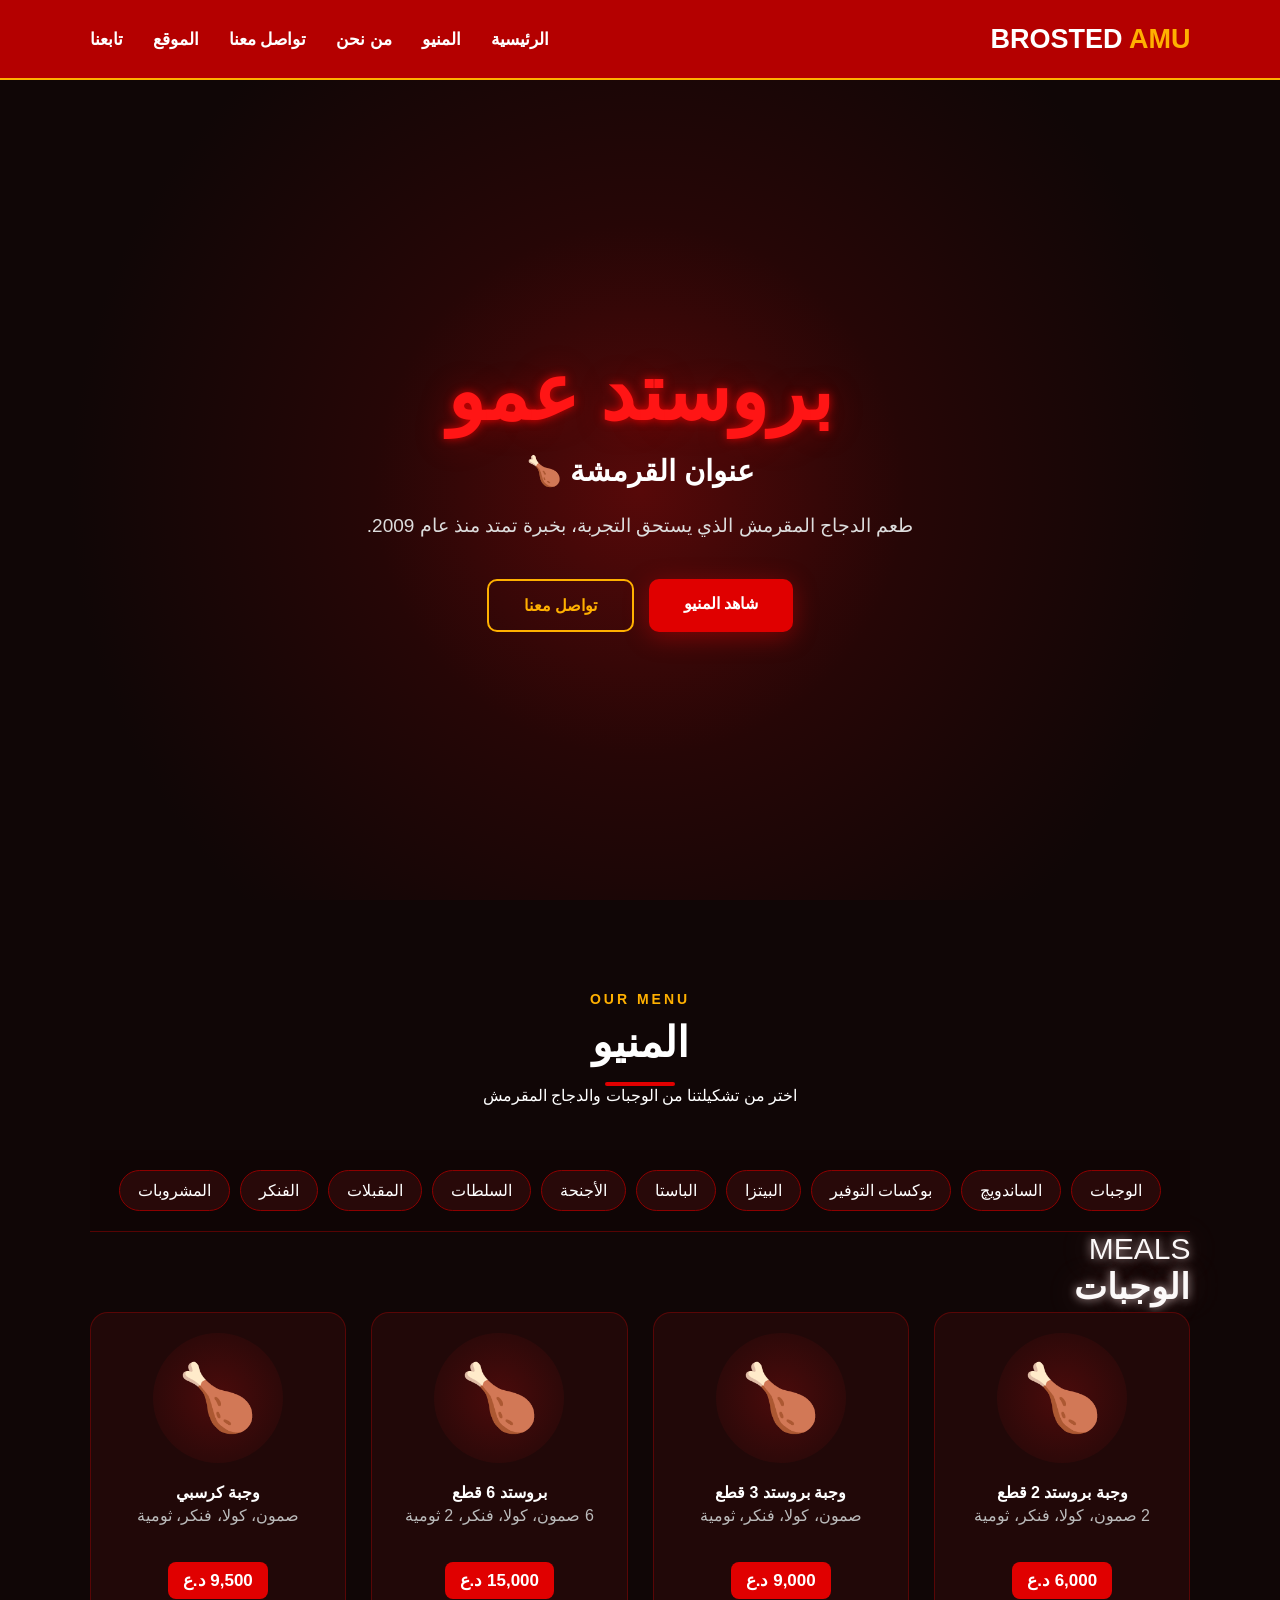
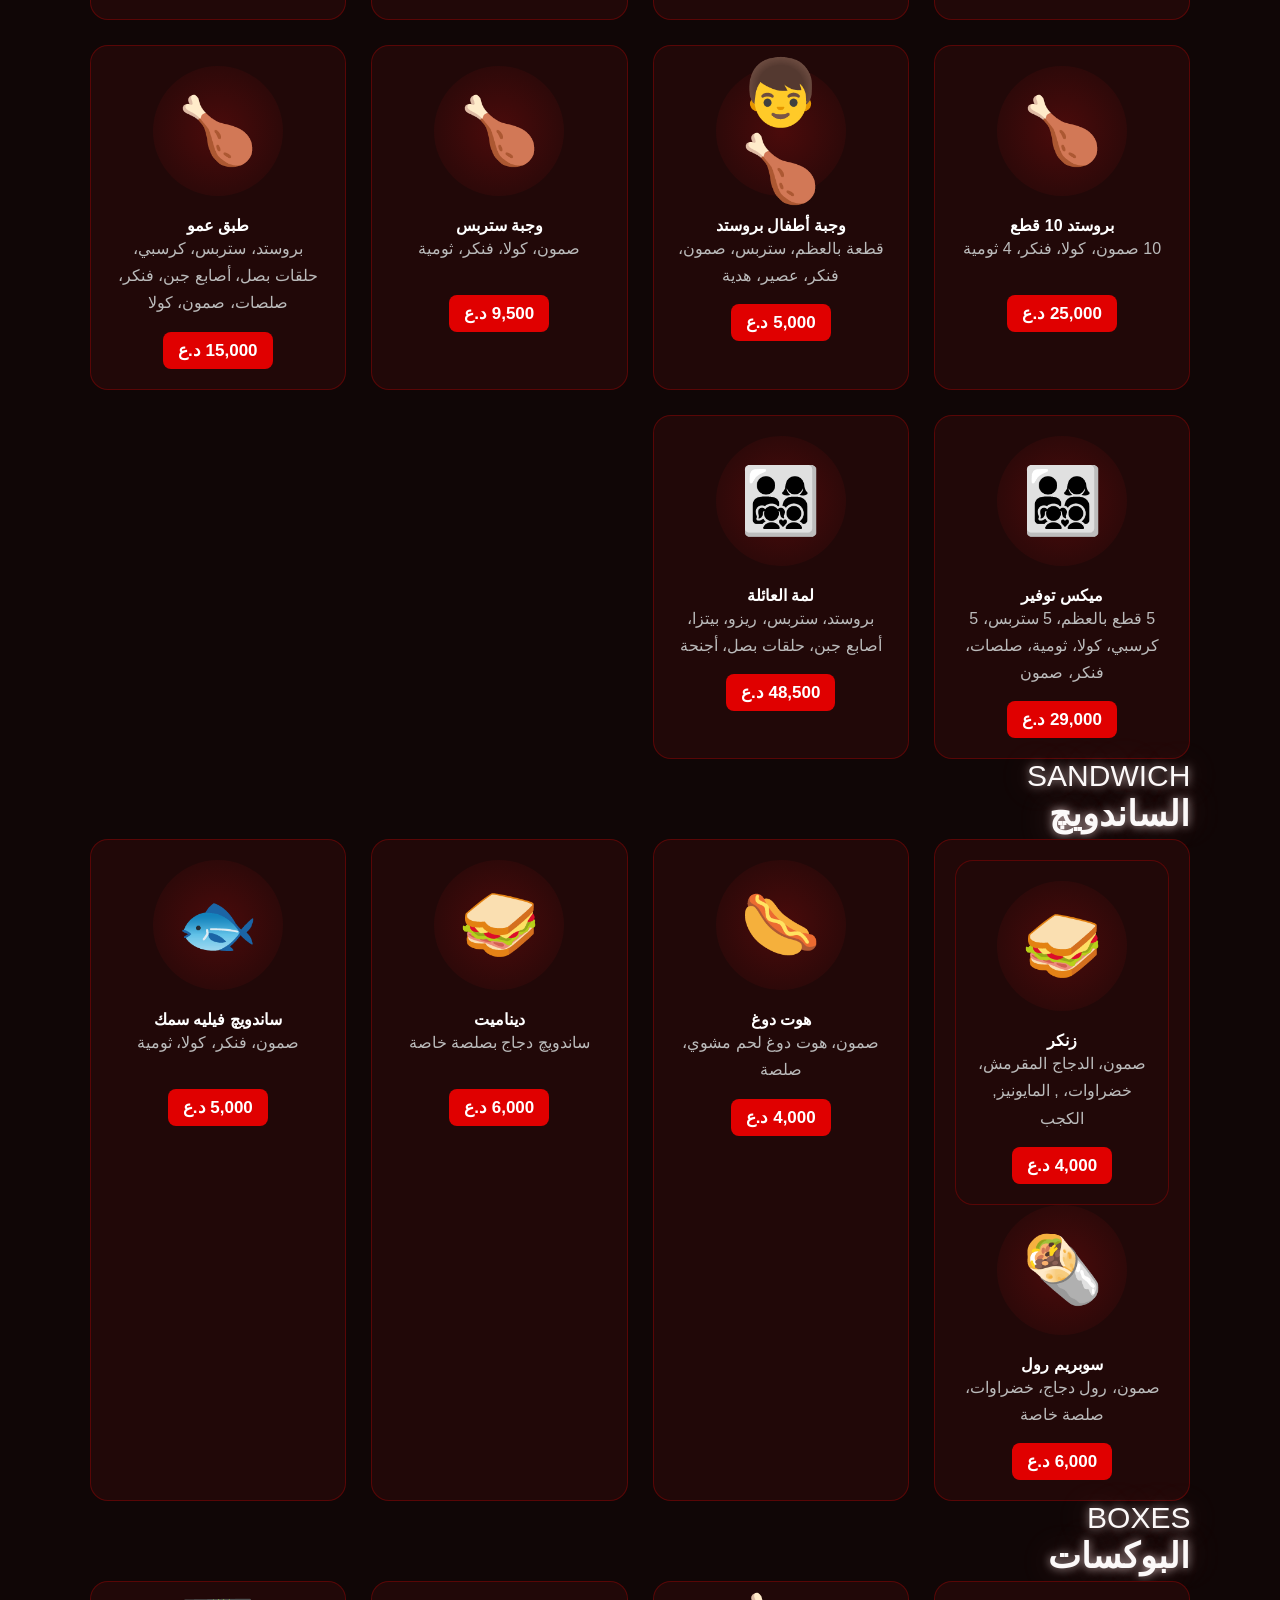
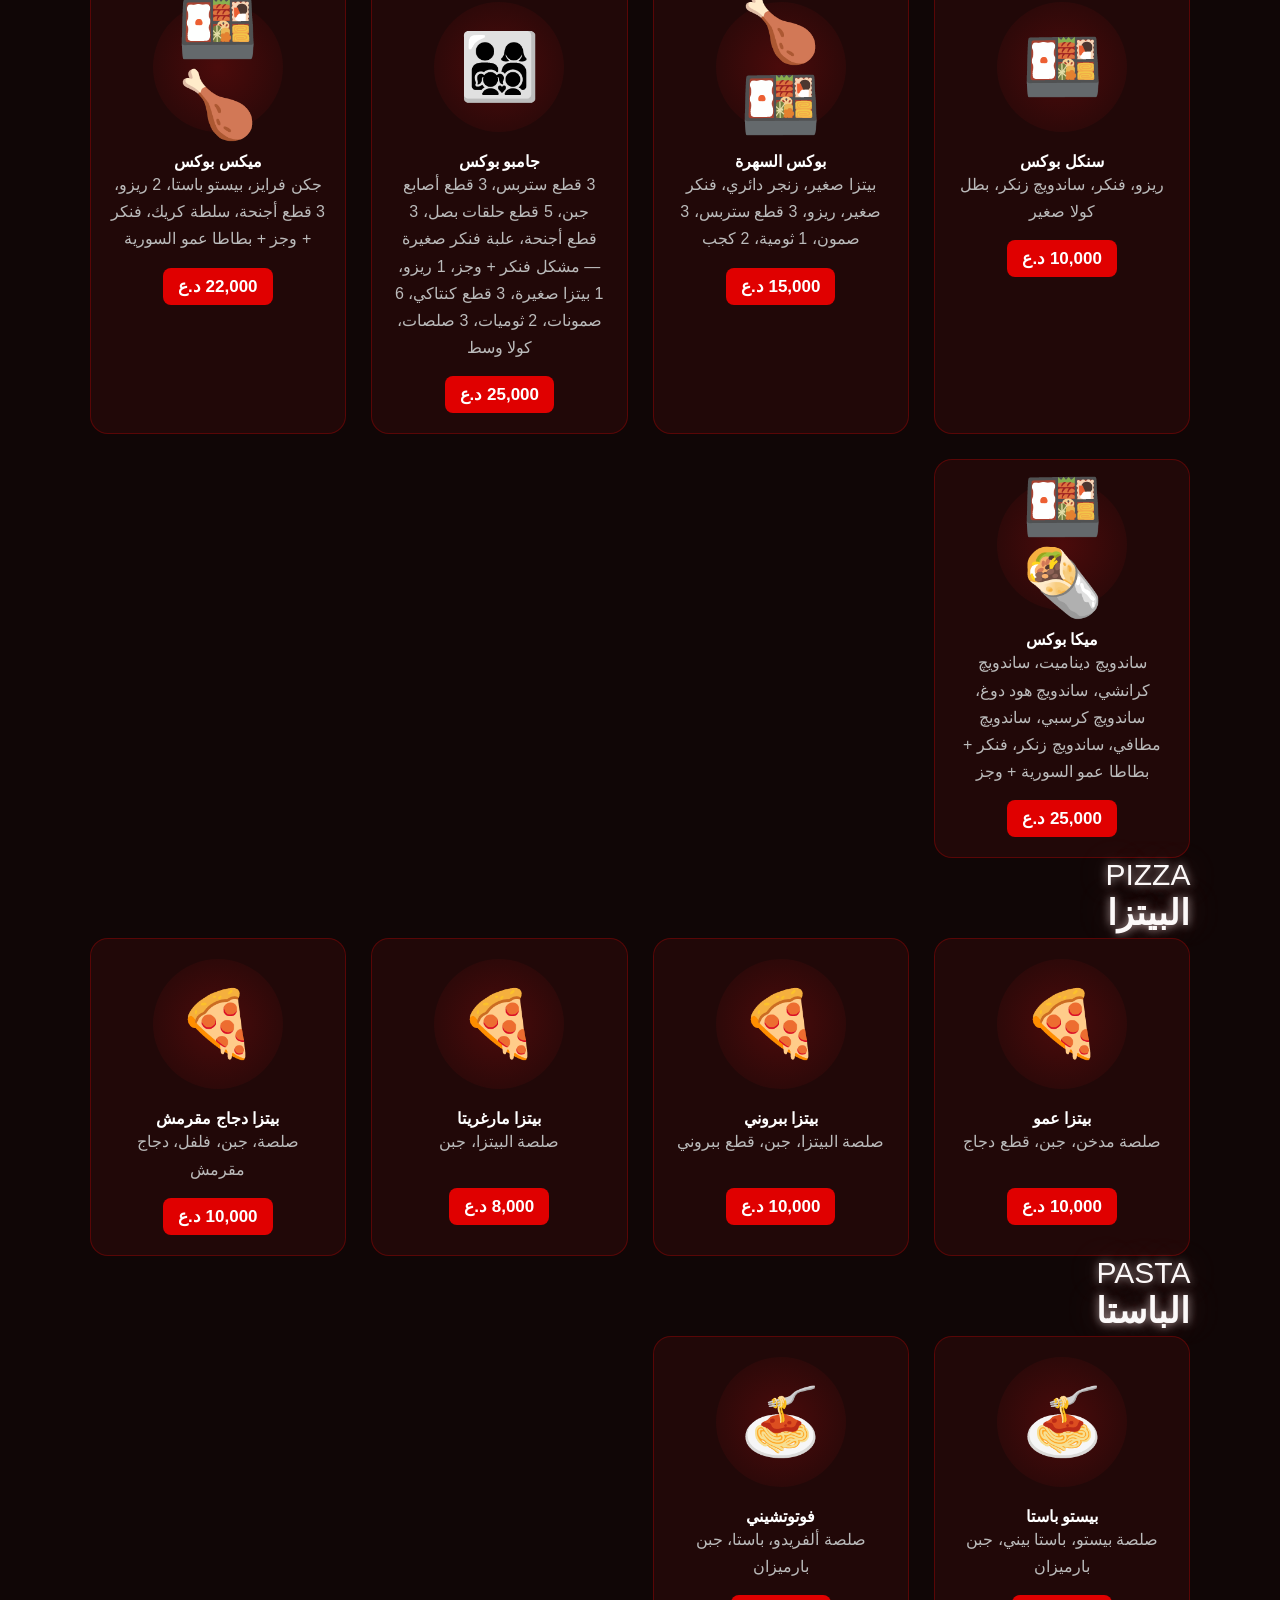
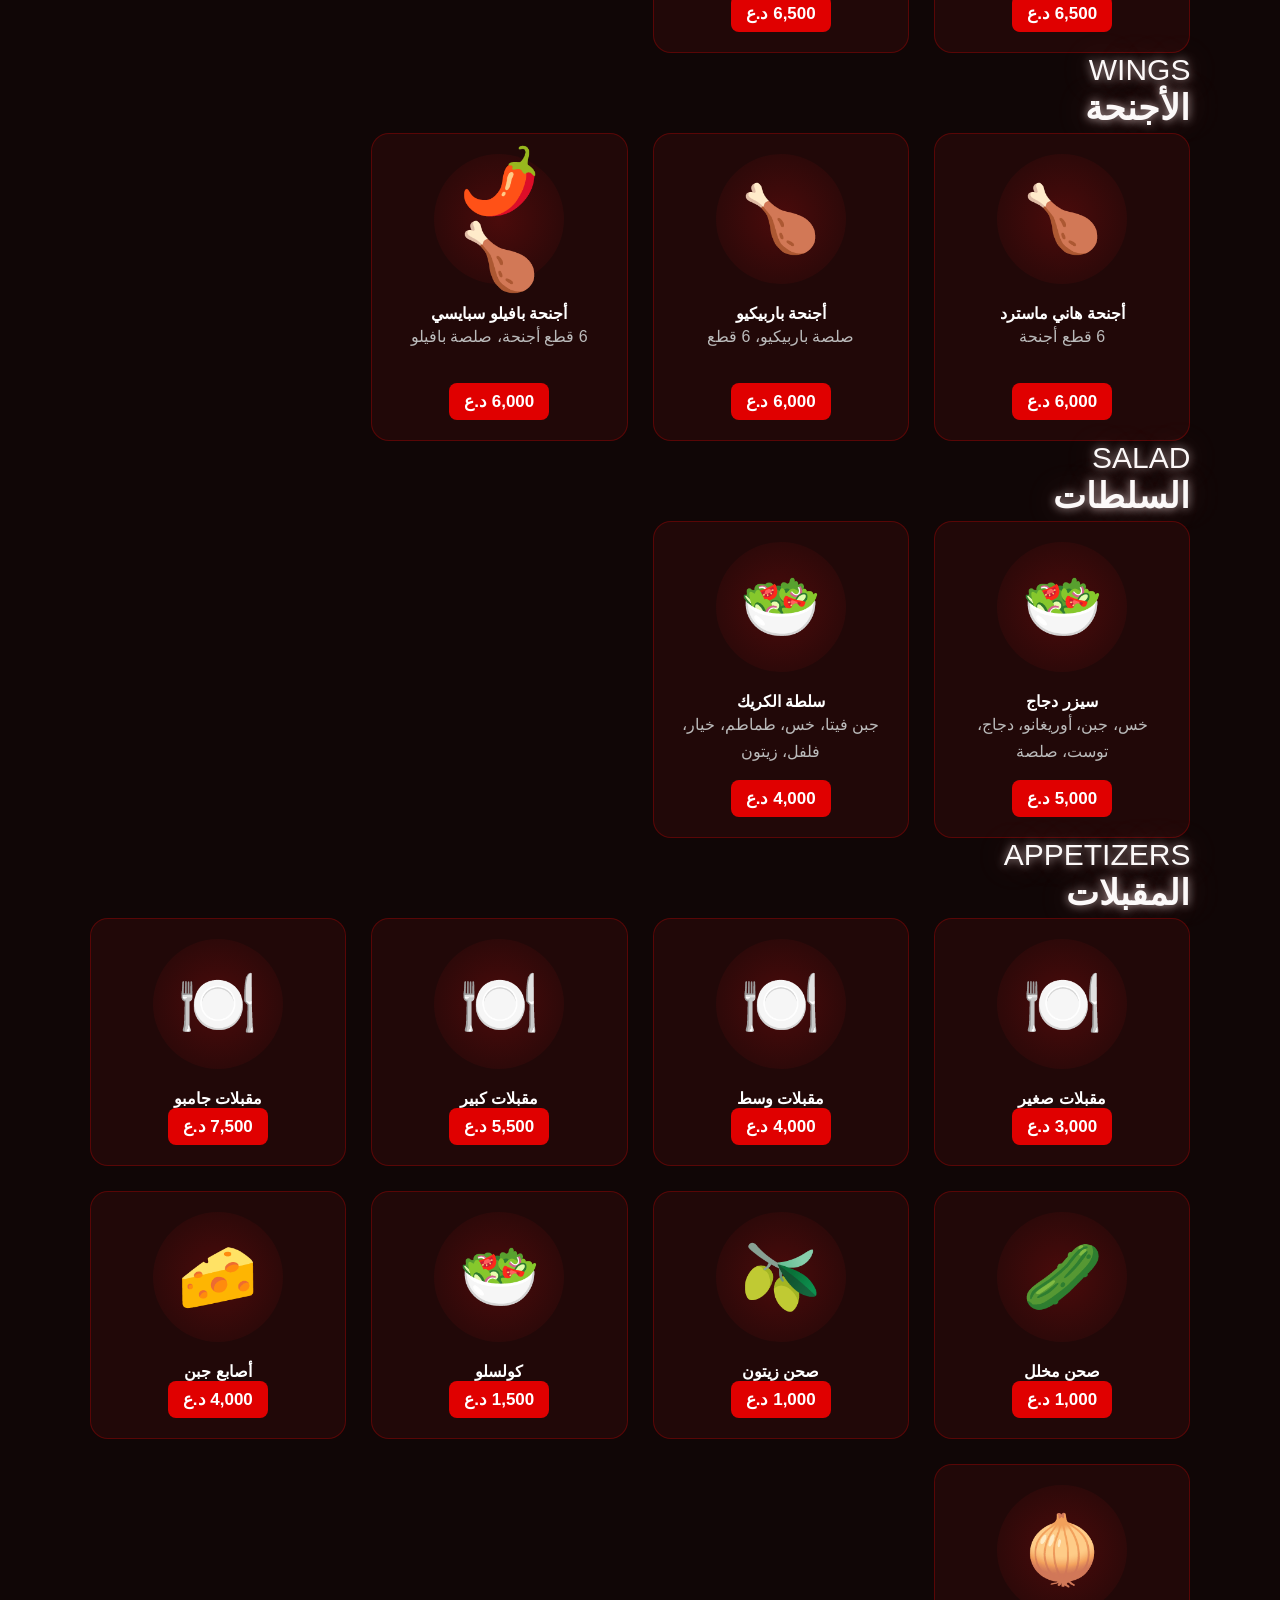
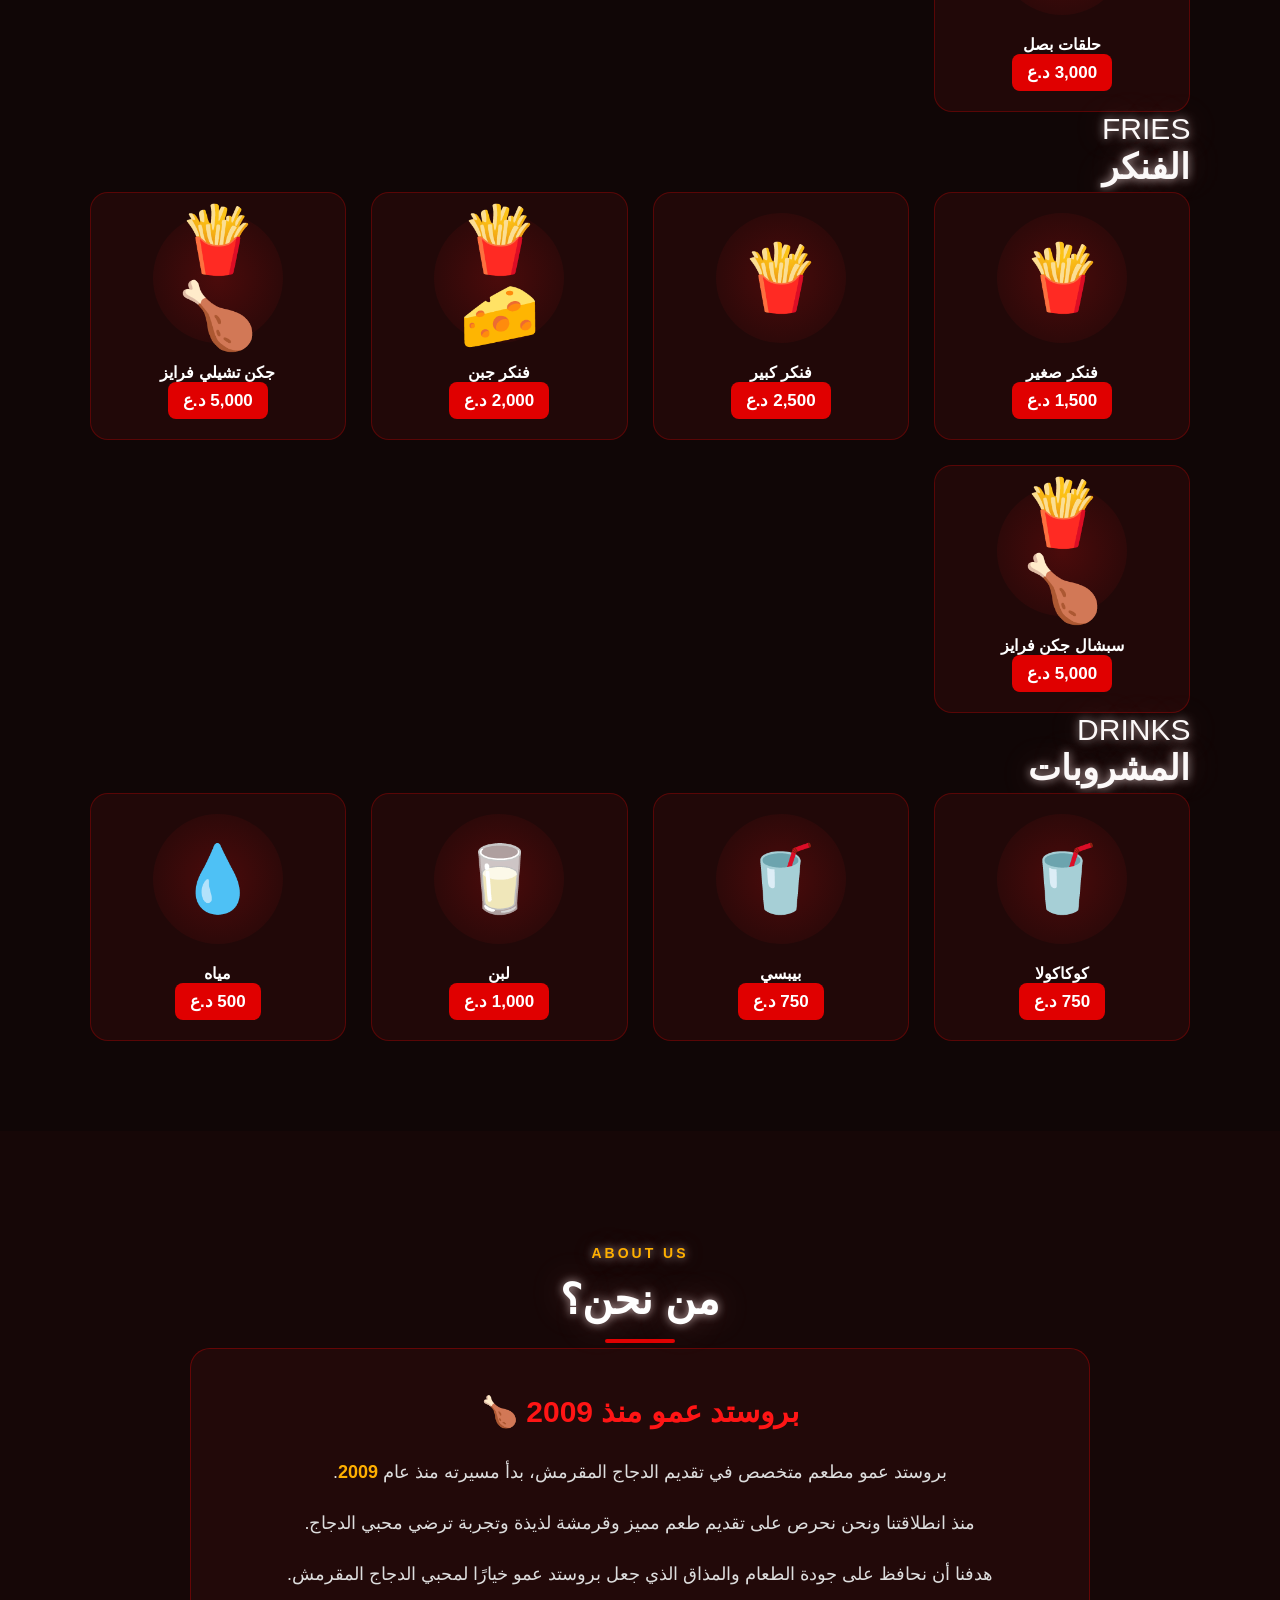
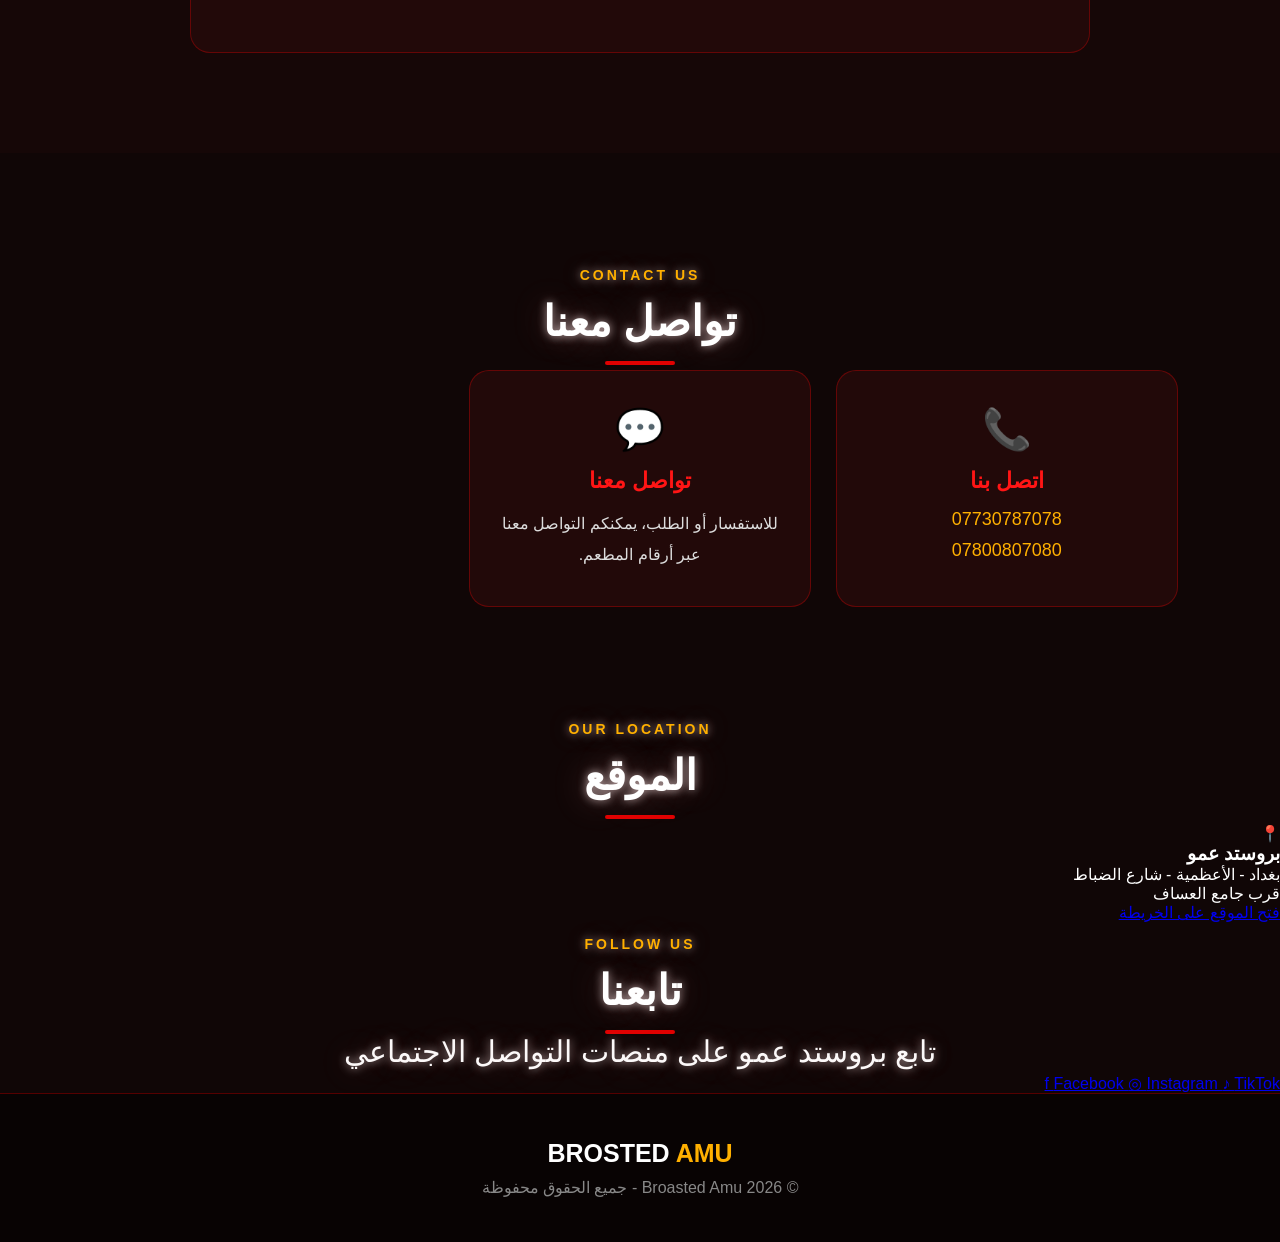
==== index.html @ 29d2e9e6 "Add files via upload" ====
<!DOCTYPE html>
<html lang="ar" dir="rtl">

<head>

    <meta charset="UTF-8">

    <meta name="viewport" content="width=device-width, initial-scale=1.0">

    <title>بروستد عمو | Broasted Amu</title>

    <link rel="stylesheet" href="style.css">

</head>


<body>


    <!-- =====================================================
         NAVBAR
    ====================================================== -->

    <nav class="navbar">

        <a href="#home" class="logo">
            BROSTED <span>AMU</span>
        </a>


        <div class="nav-links">

            <a href="#home">
                الرئيسية
            </a>

            <a href="#menu">
                المنيو
            </a>

            <a href="#about">
                من نحن
            </a>

            <a href="#contact">
                تواصل معنا
            </a>

            <a href="#location">
                الموقع
            </a>

            <a href="#social">
                تابعنا
            </a>

        </div>

    </nav>



    <!-- =====================================================
         HOME
    ====================================================== -->

    <section id="home" class="hero">

        <div class="hero-content">



            <h1>
                بروستد عمو
            </h1>


            <h2>
                عنوان القرمشة 🍗
            </h2>


            <p>
                طعم الدجاج المقرمش الذي يستحق التجربة،
                بخبرة تمتد منذ عام 2009.
            </p>


            <div class="hero-buttons">

                <a href="#menu" class="main-button">
                    شاهد المنيو
                </a>


                <a href="#contact" class="second-button">
                    تواصل معنا
                </a>

            </div>


        </div>

    </section>



    <!-- =====================================================
         MENU
    ====================================================== -->

    <section id="menu" class="menu-section">


        <div class="menu-title">

            <span>
                OUR MENU
             </span>

                   <h2>
                     المنيو
                 </h2>


                          <p class="menu-description">
                         اختر من تشكيلتنا من الوجبات والدجاج المقرمش
                         </p>

        </div>



        <!-- MENU CATEGORIES -->

        <div class="categories">

            <a href="#meals">
                الوجبات
            </a>

            <a href="#sandwich">
                الساندويچ
            </a>

            <!-- البوكسات - القسم الجديد -->

            <a href="#boxes">
                بوكسات التوفير
            </a>

            <a href="#pizza">
                البيتزا
            </a>

            <a href="#pasta">
                الباستا
            </a>

            <a href="#wings">
                الأجنحة
            </a>

            <a href="#salad">
                السلطات
            </a>

            <a href="#appetizers">
                المقبلات
            </a>

            <a href="#fries">
                الفنكر
            </a>

            <a href="#drinks">
                المشروبات
            </a>

        </div>



        <!-- =================================================
             MEALS
        ================================================== -->

        <div class="menu-category" id="meals">


            <div class="category-title">

                <span>
                    MEALS
                </span>

                <h3>
                    الوجبات
                </h3>

            </div>


            <div class="menu-grid">


                <div class="food-card">

                    <div class="food-image">
                        🍗
                    </div>

                    <h4>
                        وجبة بروستد 2 قطع
                    </h4>

                    <p>
                        2 صمون، كولا، فنكر، ثومية
                    </p>

                    <strong>
                        6,000 د.ع
                    </strong>

                </div>



                <div class="food-card">

                    <div class="food-image">
                        🍗
                    </div>

                    <h4>
                        وجبة بروستد 3 قطع
                    </h4>

                    <p>
                        صمون، كولا، فنكر، ثومية
                    </p>

                    <strong>
                        9,000 د.ع
                    </strong>

                </div>



                <div class="food-card">

                    <div class="food-image">
                        🍗
                    </div>

                    <h4>
                        بروستد 6 قطع
                    </h4>

                    <p>
                        6 صمون، كولا، فنكر، 2 ثومية
                    </p>

                    <strong>
                        15,000 د.ع
                    </strong>

                </div>



                <div class="food-card">

                    <div class="food-image">
                        🍗
                    </div>

                    <h4>
                        وجبة كرسبي
                    </h4>

                    <p>
                        صمون، كولا، فنكر، ثومية
                    </p>

                    <strong>
                        9,500 د.ع
                    </strong>

                </div>



                <div class="food-card">

                    <div class="food-image">
                        🍗
                    </div>

                    <h4>
                        بروستد 10 قطع
                    </h4>

                    <p>
                        10 صمون، كولا، فنكر، 4 ثومية
                    </p>

                    <strong>
                        25,000 د.ع
                    </strong>

                </div>



                <div class="food-card">

                    <div class="food-image">
                        👦🍗
                    </div>

                    <h4>
                        وجبة أطفال بروستد
                    </h4>

                    <p>
                        قطعة بالعظم، ستربس، صمون، فنكر،
                        عصير، هدية
                    </p>

                    <strong>
                        5,000 د.ع
                    </strong>

                </div>



                <div class="food-card">

                    <div class="food-image">
                        🍗
                    </div>

                    <h4>
                        وجبة ستربس
                    </h4>

                    <p>
                        صمون، كولا، فنكر، ثومية
                    </p>

                    <strong>
                        9,500 د.ع
                    </strong>

                </div>



                <div class="food-card">

                    <div class="food-image">
                        🍗
                    </div>

                    <h4>
                        طبق عمو
                    </h4>

                    <p>
                        بروستد، ستربس، كرسبي،
                        حلقات بصل، أصابع جبن،
                        فنكر، صلصات، صمون، كولا
                    </p>

                    <strong>
                        15,000 د.ع
                    </strong>

                </div>



                <div class="food-card">

                    <div class="food-image">
                        👨‍👩‍👧‍👦
                    </div>

                    <h4>
                        ميكس توفير
                    </h4>

                    <p>
                        5 قطع بالعظم، 5 ستربس، 5 كرسبي،
                        كولا، ثومية، صلصات، فنكر، صمون
                    </p>

                    <strong>
                        29,000 د.ع
                    </strong>

                </div>



                <div class="food-card">

                    <div class="food-image">
                        👨‍👩‍👧‍👦
                    </div>

                    <h4>
                        لمة العائلة
                    </h4>

                    <p>
                        بروستد، ستربس، ريزو، بيتزا،
                        أصابع جبن، حلقات بصل، أجنحة
                    </p>

                    <strong>
                        48,500 د.ع
                    </strong>

                </div>


            </div>

        </div>



        <!-- =================================================
             SANDWICH
        ================================================== -->

        <div class="menu-category" id="sandwich">


            <div class="category-title">

                <span>
                    SANDWICH
                </span>

                <h3>
                    الساندويچ
                </h3>

            </div>


            <div class="menu-grid">


                <div class="food-card">

                     <div class="food-card">

                    <div class="food-image">
                        🥪
                    </div>

                          <h4>
                          زنكر
                          </h4>

                             <p>
                             صمون، الدجاج المقرمش، خضراوات،
                              , المايونيز, الكجب
                              </p>

                               <strong>
                  4,000 د.ع
                 </strong>

                 </div>



     <div class="food-image">
                        🌯
                    </div>

                    <h4>
                        سوبريم رول
                    </h4>

                    <p>
                        صمون، رول دجاج، خضراوات،
                        صلصة خاصة
                    </p>

                    <strong>
                        6,000 د.ع
                    </strong>

                </div>



                <div class="food-card">

                    <div class="food-image">
                        🌭
                    </div>

                    <h4>
                        هوت دوغ
                    </h4>

                    <p>
                        صمون، هوت دوغ لحم مشوي، صلصة
                    </p>

                    <strong>
                        4,000 د.ع
                    </strong>

                </div>



                <div class="food-card">

                    <div class="food-image">
                        🥪
                    </div>

                    <h4>
                        ديناميت
                    </h4>

                    <p>
                        ساندويچ دجاج بصلصة خاصة
                    </p>

                    <strong>
                        6,000 د.ع
                    </strong>

                </div>



                <div class="food-card">

                    <div class="food-image">
                        🐟
                    </div>

                    <h4>
                        ساندويچ فيليه سمك
                    </h4>

                    <p>
                        صمون، فنكر، كولا، ثومية
                    </p>

                    <strong>
                        5,000 د.ع
                    </strong>

                </div>


            </div>

        </div>



        <!-- =================================================
             BOXES
        ================================================== -->

        <div class="menu-category" id="boxes">


            <div class="category-title">

                <span>
                    BOXES
                </span>

                <h3>
                    البوكسات
                </h3>

            </div>


            <div class="menu-grid">


                <!-- ================= SINGLE BOX ================= -->

                <div class="food-card">

                    <div class="food-image">
                        🍱
                    </div>

                    <h4>
                        سنكل بوكس
                    </h4>

                    <p>
                        ريزو، فنكر، ساندويچ زنكر،
                        بطل كولا صغير
                    </p>

                    <strong>
                        10,000 د.ع
                    </strong>

                </div>



                <!-- ================= NIGHT BOX ================= -->

                <div class="food-card">

                    <div class="food-image">
                        🍗🍱
                    </div>

                    <h4>
                        بوكس السهرة
                    </h4>

                    <p>
                        بيتزا صغير، زنجر دائري،
                        فنكر صغير، ريزو،
                        3 قطع ستربس،
                        3 صمون، 1 ثومية، 2 كجب
                    </p>

                    <strong>
                        15,000 د.ع
                    </strong>

                </div>



                <!-- ================= JUMBO BOX ================= -->

                <div class="food-card">

                    <div class="food-image">
                        👨‍👩‍👧‍👦
                    </div>

                    <h4>
                        جامبو بوكس
                    </h4>

                    <p>
                        3 قطع ستربس،
                        3 قطع أصابع جبن،
                        5 قطع حلقات بصل،
                        3 قطع أجنحة،
                        علبة فنكر صغيرة —
                        مشكل فنكر + وجز،
                        1 ريزو،
                        1 بيتزا صغيرة،
                        3 قطع كنتاكي،
                        6 صمونات،
                        2 ثوميات،
                        3 صلصات،
                        كولا وسط
                    </p>

                    <strong>
                        25,000 د.ع
                    </strong>

                </div>



                <!-- ================= MIX BOX ================= -->

                <div class="food-card">

                    <div class="food-image">
                        🍱🍗
                    </div>

                    <h4>
                        ميكس بوكس
                    </h4>

                    <p>
                        جكن فرايز،
                        بيستو باستا،
                        2 ريزو،
                        3 قطع أجنحة،
                        سلطة كريك،
                        فنكر + وجز + بطاطا عمو السورية
                    </p>

                    <strong>
                        22,000 د.ع
                    </strong>

                </div>



                <!-- ================= MIKA BOX ================= -->

                <div class="food-card">

                    <div class="food-image">
                        🍱🌯
                    </div>

                    <h4>
                        ميكا بوكس
                    </h4>

                    <p>
                        ساندويچ ديناميت،
                        ساندويچ كرانشي،
                        ساندويچ هود دوغ،
                        ساندويچ كرسبي،
                        ساندويچ مطافي،
                        ساندويچ زنكر،
                        فنكر + بطاطا عمو السورية + وجز
                    </p>

                    <strong>
                        25,000 د.ع
                    </strong>

                </div>


            </div>

        </div>



        <!-- =================================================
             PIZZA
        ================================================== -->

        <div class="menu-category" id="pizza">


            <div class="category-title">

                <span>
                    PIZZA
                </span>

                <h3>
                    البيتزا
                </h3>

            </div>


            <div class="menu-grid">


                <div class="food-card">

                    <div class="food-image">
                        🍕
                    </div>

                    <h4>
                        بيتزا عمو
                    </h4>

                    <p>
                        صلصة مدخن، جبن، قطع دجاج
                    </p>

                    <strong>
                        10,000 د.ع
                    </strong>

                </div>



                <div class="food-card">

                    <div class="food-image">
                        🍕
                    </div>

                    <h4>
                        بيتزا ببروني
                    </h4>

                    <p>
                        صلصة البيتزا، جبن، قطع ببروني
                    </p>

                    <strong>
                        10,000 د.ع
                    </strong>

                </div>



                <div class="food-card">

                    <div class="food-image">
                        🍕
                    </div>

                    <h4>
                        بيتزا مارغريتا
                    </h4>

                    <p>
                        صلصة البيتزا، جبن
                    </p>

                    <strong>
                        8,000 د.ع
                    </strong>

                </div>



                <div class="food-card">

                    <div class="food-image">
                        🍕
                    </div>

                    <h4>
                        بيتزا دجاج مقرمش
                    </h4>

                    <p>
                        صلصة، جبن، فلفل، دجاج مقرمش
                    </p>

                    <strong>
                        10,000 د.ع
                    </strong>

                </div>


            </div>

        </div>



        <!-- =================================================
             PASTA
        ================================================== -->

        <div class="menu-category" id="pasta">


            <div class="category-title">

                <span>
                    PASTA
                </span>

                <h3>
                    الباستا
                </h3>

            </div>


            <div class="menu-grid">


                <div class="food-card">

                    <div class="food-image">
                        🍝
                    </div>

                    <h4>
                        بيستو باستا
                    </h4>

                    <p>
                        صلصة بيستو، باستا بيني،
                        جبن بارميزان
                    </p>

                    <strong>
                        6,500 د.ع
                    </strong>

                </div>



                <div class="food-card">

                    <div class="food-image">
                        🍝
                    </div>

                    <h4>
                        فوتوتشيني
                    </h4>

                    <p>
                        صلصة ألفريدو، باستا،
                        جبن بارميزان
                    </p>

                    <strong>
                        6,500 د.ع
                    </strong>

                </div>


            </div>

        </div>



        <!-- =================================================
             WINGS
        ================================================== -->

        <div class="menu-category" id="wings">


            <div class="category-title">

                <span>
                    WINGS
                </span>

                <h3>
                    الأجنحة
                </h3>

            </div>


            <div class="menu-grid">


                <div class="food-card">

                    <div class="food-image">
                        🍗
                    </div>

                    <h4>
                        أجنحة هاني ماسترد
                    </h4>

                    <p>
                        6 قطع أجنحة
                    </p>

                    <strong>
                        6,000 د.ع
                    </strong>

                </div>



                <div class="food-card">

                    <div class="food-image">
                        🍗
                    </div>

                    <h4>
                        أجنحة باربيكيو
                    </h4>

                    <p>
                        صلصة باربيكيو، 6 قطع
                    </p>

                    <strong>
                        6,000 د.ع
                    </strong>

                </div>



                <div class="food-card">

                    <div class="food-image">
                        🌶️🍗
                    </div>

                    <h4>
                        أجنحة بافيلو سبايسي
                    </h4>

                    <p>
                        6 قطع أجنحة، صلصة بافيلو
                    </p>

                    <strong>
                        6,000 د.ع
                    </strong>

                </div>


            </div>

        </div>



        <!-- =================================================
             SALAD
        ================================================== -->

        <div class="menu-category" id="salad">


            <div class="category-title">

                <span>
                    SALAD
                </span>

                <h3>
                    السلطات
                </h3>

            </div>


            <div class="menu-grid">


                <div class="food-card">

                    <div class="food-image">
                        🥗
                    </div>

                    <h4>
                        سيزر دجاج
                    </h4>

                    <p>
                        خس، جبن، أوريغانو،
                        دجاج، توست، صلصة
                    </p>

                    <strong>
                        5,000 د.ع
                    </strong>

                </div>



                <div class="food-card">

                    <div class="food-image">
                        🥗
                    </div>

                    <h4>
                        سلطة الكريك
                    </h4>

                    <p>
                        جبن فيتا، خس، طماطم،
                        خيار، فلفل، زيتون
                    </p>

                    <strong>
                        4,000 د.ع
                    </strong>

                </div>


            </div>

        </div>



        <!-- =================================================
             APPETIZERS
        ================================================== -->

        <div class="menu-category" id="appetizers">


            <div class="category-title">

                <span>
                    APPETIZERS
                </span>

                <h3>
                    المقبلات
                </h3>

            </div>


            <div class="menu-grid">


                <div class="food-card">
                    <div class="food-image">🍽️</div>
                    <h4>مقبلات صغير</h4>
                    <strong>3,000 د.ع</strong>
                </div>


                <div class="food-card">
                    <div class="food-image">🍽️</div>
                    <h4>مقبلات وسط</h4>
                    <strong>4,000 د.ع</strong>
                </div>


                <div class="food-card">
                    <div class="food-image">🍽️</div>
                    <h4>مقبلات كبير</h4>
                    <strong>5,500 د.ع</strong>
                </div>


                <div class="food-card">
                    <div class="food-image">🍽️</div>
                    <h4>مقبلات جامبو</h4>
                    <strong>7,500 د.ع</strong>
                </div>


                <div class="food-card">
                    <div class="food-image">🥒</div>
                    <h4>صحن مخلل</h4>
                    <strong>1,000 د.ع</strong>
                </div>


                <div class="food-card">
                    <div class="food-image">🫒</div>
                    <h4>صحن زيتون</h4>
                    <strong>1,000 د.ع</strong>
                </div>


                <div class="food-card">
                    <div class="food-image">🥗</div>
                    <h4>كولسلو</h4>
                    <strong>1,500 د.ع</strong>
                </div>


                <div class="food-card">
                    <div class="food-image">🧀</div>
                    <h4>أصابع جبن</h4>
                    <strong>4,000 د.ع</strong>
                </div>


                <div class="food-card">
                    <div class="food-image">🧅</div>
                    <h4>حلقات بصل</h4>
                    <strong>3,000 د.ع</strong>
                </div>


            </div>

        </div>



        <!-- =================================================
             FRIES
        ================================================== -->

        <div class="menu-category" id="fries">


            <div class="category-title">

                <span>
                    FRIES
                </span>

                <h3>
                    الفنكر
                </h3>

            </div>


            <div class="menu-grid">


                <div class="food-card">
                    <div class="food-image">🍟</div>
                    <h4>فنكر صغير</h4>
                    <strong>1,500 د.ع</strong>
                </div>


                <div class="food-card">
                    <div class="food-image">🍟</div>
                    <h4>فنكر كبير</h4>
                    <strong>2,500 د.ع</strong>
                </div>


                <div class="food-card">
                    <div class="food-image">🍟🧀</div>
                    <h4>فنكر جبن</h4>
                    <strong>2,000 د.ع</strong>
                </div>


                <div class="food-card">
                    <div class="food-image">🍟🍗</div>
                    <h4>جكن تشيلي فرايز</h4>
                    <strong>5,000 د.ع</strong>
                </div>


                <div class="food-card">
                    <div class="food-image">🍟🍗</div>
                    <h4>سبشال جكن فرايز</h4>
                    <strong>5,000 د.ع</strong>
                </div>


            </div>

        </div>



        <!-- =================================================
             DRINKS
        ================================================== -->

        <div class="menu-category" id="drinks">


            <div class="category-title">

                <span>
                    DRINKS
                </span>

                <h3>
                    المشروبات
                </h3>

            </div>


            <div class="menu-grid">


                <div class="food-card">
                    <div class="food-image">🥤</div>
                    <h4>كوكاكولا</h4>
                    <strong>750 د.ع</strong>
                </div>


                <div class="food-card">
                    <div class="food-image">🥤</div>
                    <h4>بيبسي</h4>
                    <strong>750 د.ع</strong>
                </div>


                <div class="food-card">
                    <div class="food-image">🥛</div>
                    <h4>لبن</h4>
                    <strong>1,000 د.ع</strong>
                </div>


                <div class="food-card">
                    <div class="food-image">💧</div>
                    <h4>مياه</h4>
                    <strong>500 د.ع</strong>
                </div>


            </div>

        </div>


    </section>



    <!-- =====================================================
         ABOUT
    ====================================================== -->

    <section id="about" class="about">


        <div class="section-title">

            <span>
                ABOUT US
            </span>

            <h2>
                من نحن؟
            </h2>

        </div>


        <div class="about-box">


            <h3>
                بروستد عمو منذ 2009 🍗
            </h3>


            <p>
                بروستد عمو مطعم متخصص في تقديم
                الدجاج المقرمش، بدأ مسيرته منذ عام
                <strong>2009</strong>.
            </p>


            <p>
                منذ انطلاقتنا ونحن نحرص على تقديم
                طعم مميز وقرمشة لذيذة وتجربة ترضي
                محبي الدجاج.
            </p>


            <p>
                هدفنا أن نحافظ على جودة الطعام
                والمذاق الذي جعل بروستد عمو خيارًا
                لمحبي الدجاج المقرمش.
            </p>


        </div>

    </section>



    <!-- =====================================================
         CONTACT
    ====================================================== -->

    <section id="contact" class="contact">


        <div class="section-title">

            <span>
                CONTACT US
            </span>

            <h2>
                تواصل معنا
            </h2>

        </div>


        <div class="contact-grid">


            <!-- PHONE -->

            <div class="contact-card">


                <div class="contact-icon">
                    📞
                </div>


                <h3>
                    اتصل بنا
                </h3>


                <a href="tel:07730787078">
                    07730787078
                </a>


                <a href="tel:07800807080">
                    07800807080
                </a>


            </div>


            <!-- CONTACT MESSAGE -->

            <div class="contact-card">


                <div class="contact-icon">
                    💬
                </div>


                <h3>
                    تواصل معنا
                </h3>


                <p>
                    للاستفسار أو الطلب،
                    يمكنكم التواصل معنا عبر أرقام المطعم.
                </p>


            </div>


        </div>


    </section>



    <!-- =====================================================
         LOCATION
    ====================================================== -->

    <section id="location" class="location">


        <div class="section-title">

            <span>
                OUR LOCATION
            </span>

            <h2>
                الموقع
            </h2>

        </div>


        <div class="location-box">


            <div class="location-icon">
                📍
            </div>


            <h3>
                بروستد عمو
            </h3>


            <p>
                بغداد - الأعظمية - شارع الضباط
                <br>
                قرب جامع العساف
            </p>


            <a
                href="https://www.google.com/maps/search/?api=1&query=بروستد+عمو+بغداد"
                target="_blank"
                rel="noopener noreferrer"
                class="location-button">

                فتح الموقع على الخريطة

            </a>


        </div>


    </section>



    <!-- =====================================================
         SOCIAL MEDIA
    ====================================================== -->

    <section id="social" class="social-section">


        <div class="section-title">


            <span>
                FOLLOW US
            </span>


            <h2>
                تابعنا
            </h2>


            <p>
                تابع بروستد عمو على منصات التواصل الاجتماعي
            </p>


        </div>



        <div class="social-big-links">


            <!-- FACEBOOK -->

            <a
                href="https://www.facebook.com/share/1LF6AsHV7f/?mibextid=wwXIfr"
                target="_blank"
                rel="noopener noreferrer">

                <span>
                    f
                </span>

                Facebook

            </a>



            <!-- INSTAGRAM -->

            <a
                href="https://www.instagram.com/broastedamu/"
                target="_blank"
                rel="noopener noreferrer">

                <span>
                    ◎
                </span>

                Instagram

            </a>



            <!-- TIKTOK -->

            <a
                href="https://www.tiktok.com/@broastedamu"
                target="_blank"
                rel="noopener noreferrer">

                <span>
                    ♪
                </span>

                TikTok

            </a>


        </div>


    </section>



    <!-- =====================================================
         FOOTER
    ====================================================== -->

    <footer>


        <div class="footer-logo">

            BROSTED <span>AMU</span>

        </div>


        <p>
            © 2026 Broasted Amu
            - جميع الحقوق محفوظة
        </p>


    </footer>



    <!-- =====================================================
         JAVASCRIPT
    ====================================================== -->

    <script src="script.js"></script>


</body>

</html>
---- style.css ----
* {
    margin: 0;
    padding: 0;
    box-sizing: border-box;
}

html {
    scroll-behavior: smooth;
}

body {
    background: #100606;
    color: white;
    font-family: Arial, Tahoma, sans-serif;
}


/* ================= NAVBAR ================= */

.navbar {
    width: 100%;
    min-height: 80px;

    display: flex;
    align-items: center;
    justify-content: space-between;

    padding: 15px 7%;

    background: #b40000;

    border-bottom: 2px solid #ffb000;

    position: sticky;
    top: 0;

    z-index: 1000;
}

.logo {
    color: white;

    font-size: 27px;

    font-weight: 900;

    text-decoration: none;
}

.logo span {
    color: #ffb000;
}

.nav-links {
    display: flex;

    align-items: center;

    gap: 30px;
}

.nav-links a {
    color: white;

    text-decoration: none;

    font-size: 17px;

    font-weight: bold;

    transition: 0.3s ease;
}

.nav-links a:hover {
    color: #ffb000;

    transform: translateY(-2px);
}


/* ================= HERO ================= */

.hero {
    min-height: calc(100vh - 80px);

    display: flex;

    align-items: center;

    justify-content: center;

    text-align: center;

    padding: 60px 20px;

    background:
        radial-gradient(
            circle at center,
            #570909 0%,
            #260606 35%,
            #100606 75%
        );
}

.hero-content {
    max-width: 850px;

    animation: heroAppear 1s ease;
}

@keyframes heroAppear {

    from {
        opacity: 0;
        transform: translateY(30px);
    }

    to {
        opacity: 1;
        transform: translateY(0);
    }
}

.since {
    display: inline-block;

    color: #ffb000;

    border: 1px solid #ffb000;

    padding: 8px 18px;

    border-radius: 30px;

    margin-bottom: 20px;

    font-weight: bold;
}

.hero h1 {
    color: #ff1515;

    font-size: 78px;

    margin-bottom: 15px;

    text-shadow:
        0 0 10px rgba(255, 0, 0, 0.7),
        0 0 35px rgba(255, 0, 0, 0.3);
}

.hero h2 {
    font-size: 29px;

    margin-bottom: 20px;
}

.hero-content > p {
    color: #ddd;

    font-size: 19px;

    line-height: 1.9;

    margin-bottom: 35px;
}


/* ================= BUTTONS ================= */

.hero-buttons {
    display: flex;

    justify-content: center;

    gap: 15px;
}

.main-button,
.second-button {
    padding: 15px 35px;

    border-radius: 10px;

    text-decoration: none;

    font-weight: bold;

    transition: 0.35s ease;
}

.main-button {
    color: white;

    background: #e00000;

    box-shadow:
        0 5px 25px rgba(255, 0, 0, 0.35);
}

.main-button:hover {
    background: #ff2020;

    transform: translateY(-6px);
}

.second-button {
    color: #ffb000;

    border: 2px solid #ffb000;
}

.second-button:hover {
    color: #160606;

    background: #ffb000;

    transform: translateY(-6px);
}


/* ================= TITLES ================= */

.section-title,
.menu-title {
    text-align: center;

    margin-bottom: 45px;
}

.section-title span,
.menu-title span {
    color: #ffb000;

    font-size: 14px;

    letter-spacing: 3px;

    font-weight: bold;
}


.section-title h2,
.menu-title h2 {
    color: white;

    font-size: 42px;

    margin-top: 10px;
}

.section-title h2::after,
.menu-title h2::after {
    content: "";

    display: block;

    width: 70px;

    height: 4px;

    margin: 15px auto 0;

    background: #e00000;

    border-radius: 10px;
}

/* ================= ABOUT ================= */

.about {
    padding: 100px 8%;

    background: #160707;
}

.about-box {
    max-width: 900px;

    margin: auto;

    padding: 45px;

    text-align: center;

    background: #220909;

    border: 1px solid rgba(255, 0, 0, 0.3);

    border-radius: 20px;
}

.about-box h3 {
    color: #ff1515;

    font-size: 30px;

    margin-bottom: 25px;
}

.about-box p {
    color: #ddd;

    font-size: 18px;

    line-height: 2;

    margin-bottom: 15px;
}

.about-box strong {
    color: #ffb000;
}


/* ================= CONTACT ================= */

.contact {
    padding: 100px 8%;

    background: #100606;
}

.contact-grid {
    max-width: 1100px;

    margin: auto;

    display: grid;

    grid-template-columns:
        repeat(3, 1fr);

    gap: 25px;
}

.contact-card {
    padding: 35px 25px;

    text-align: center;

    background: #220909;

    border: 1px solid rgba(255, 0, 0, 0.3);

    border-radius: 20px;

    transition: 0.35s ease;
}

.contact-card:hover {
    transform: translateY(-8px);

    border-color: #ff1515;
}

.contact-icon {
    font-size: 40px;

    margin-bottom: 15px;
}

.contact-card h3 {
    color: #ff1515;

    font-size: 22px;

    margin-bottom: 15px;
}

.contact-card p {
    color: #ddd;

    line-height: 1.9;
}

.contact-card > a {
    display: block;

    color: #ffb000;

    text-decoration: none;

    font-size: 18px;

    margin: 10px;
}


/* ================= SOCIAL ================= */

.social-links {
    display: flex;

    justify-content: center;

    flex-wrap: wrap;

    gap: 10px;
}

.social-links a {
    display: inline-block;

    padding: 10px 14px;

    color: white;

    background: #b40000;

    border-radius: 8px;

    text-decoration: none;

    transition: 0.3s ease;

    cursor: pointer;
}

.social-links a:hover {
    background: #ffb000;

    color: #160606;

    transform: translateY(-3px);
}


/* ================= MENU HEADER ================= */

.menu-header {
    text-align: center;

    padding: 80px 20px 45px;

    background:
        radial-gradient(
            circle,
            #570909,
            #100606 70%
        );
}

.menu-small {
    color: #ffb000;

    letter-spacing: 4px;

    font-weight: bold;
}

.menu-header h1 {
    color: #ff1515;

    font-size: 65px;

    margin: 10px 0;
}

.menu-header p {
    color: #ddd;

    font-size: 18px;
}


/* ================= CATEGORIES ================= */

.categories {
    position: sticky;

    top: 80px;

    z-index: 900;

    display: flex;

    justify-content: center;

    flex-wrap: wrap;

    gap: 10px;

    padding: 20px;

    background: rgba(16, 6, 6, 0.96);

    border-bottom:
        1px solid rgba(255, 0, 0, 0.3);
}

.categories a {
    color: white;

    background: #280909;

    border: 1px solid #8d0000;

    padding: 10px 18px;

    border-radius: 25px;

    text-decoration: none;

    transition: 0.3s ease;
}

.categories a:hover {
    background: #e00000;

    border-color: #ffb000;

    transform: translateY(-3px);
}


/* ================= MENU ================= */

.menu-section {
    padding: 90px 7%;

    scroll-margin-top: 170px;
}

.menu-grid {
    max-width: 1200px;

    margin: auto;

    display: grid;

    grid-template-columns:
        repeat(4, 1fr);

    gap: 25px;
}

.food-card {
    padding: 20px;

    text-align: center;

    background: #210808;

    border:
        1px solid rgba(255, 0, 0, 0.25);

    border-radius: 18px;

    transition: 0.4s ease;
}

.food-card:hover {
    transform: translateY(-10px);

    border-color: #ff1515;

    box-shadow:
        0 15px 35px rgba(255, 0, 0, 0.2);
}

.food-image {
    width: 130px;

    height: 130px;

    margin:
        0 auto 20px;

    display: flex;

    align-items: center;

    justify-content: center;

    font-size: 65px;

    background:
        radial-gradient(
            circle,
            #4b0b0b,
            #210808
        );

    border-radius: 50%;
}

.food-card h3 {
    color: white;

    font-size: 21px;

    margin-bottom: 10px;
}

.food-card p {
    color: #bbb;

    line-height: 1.7;

    min-height: 45px;

    margin-bottom: 15px;
}

.food-card strong {
    display: inline-block;

    color: white;

    background: #e00000;

    padding: 8px 15px;

    border-radius: 8px;

    font-size: 17px;
}
.section-title,
.category-title { 
    color: #fcf9f9;

    font-size: 30px;

    margin-bottom: 5px;

    text-shadow:
        0 0 10px rgba(255, 231, 231, 0.7),
        0 0 35px rgba(255, 175, 175, 0.3);
    }


/* ================= FOOTER ================= */

footer {
    padding: 45px 20px;

    text-align: center;

    background: #080303;

    border-top: 1px solid #550000;
}

.footer-logo {
    color: white;

    font-size: 25px;

    font-weight: bold;

    margin-bottom: 10px;
}

.footer-logo span {
    color: #ffb000;
}

footer p {
    color: #888;
}


/* ================= MOBILE ================= */

@media (max-width: 950px) {

    .menu-grid {
        grid-template-columns:
            repeat(2, 1fr);
    }

    .contact-grid {
        grid-template-columns:
            1fr;
    }

}


@media (max-width: 700px) {

    .navbar {
        flex-direction: column;

        gap: 15px;

        padding: 20px;
    }

    .nav-links {
        flex-wrap: wrap;

        justify-content: center;

        gap: 15px;
    }

    .categories {
        position: static;
    }

    .hero h1 {
        font-size: 55px;
    }

    .hero h2 {
        font-size: 23px;
    }

}


@media (max-width: 550px) {

    .menu-grid {
        grid-template-columns: 1fr;
    }

    .hero h1 {
        font-size: 43px;
    }

    .hero-buttons {
        flex-direction: column;
    }

    .main-button,
    .second-button {
        width: 100%;
    }

    .about-box {
        padding: 30px 20px;
    }

    .section-title h2,
    .menu-title h2 {
        font-size: 32px;
    }

}


/* =================LOCACHIN=============== */

@media (max-width: 950px) {

    .menu-grid {
        grid-template-columns:
            repeat(2, 1fr);
    }

    .contact-grid {
        grid-template-columns:
            1fr;
    }

}


@media (max-width: 700px) {

    .navbar {
        flex-direction: column;

        gap: 15px;

        padding: 20px;
    }

    .nav-links {
        flex-wrap: wrap;

        justify-content: center;

        gap: 15px;
    }

    .categories {
        position: static;
    }

    .hero h1 {
        font-size: 55px;
    }

    .hero h2 {
        font-size: 23px;
    }

}


@media (max-width: 550px) {

    .menu-grid {
        grid-template-columns: 1fr;
    }

    .hero h1 {
        font-size: 43px;
    }

    .hero-buttons {
        flex-direction: column;
    }

      .main-button,
      .second-button {
        width: 100%;
      }

          .about-box {
             padding: 30px 20px;
         }

              .section-title h2,
               .menu-title h2 {
                 font-size: 32px;
     }

}

.locacin {
    padding: 100px 8%;

    background: #160707;
}

.locacin-box {
    max-width: 900px;

    margin: auto;

    padding: 45px;

    text-align: center;

    background: #220909;

    border: 1px solid rgba(255, 0, 0, 0.3);

    border-radius: 20px;
}

.locacin-box h3 {
    color: #ff1515;

    font-size: 30px;

    margin-bottom: 25px;
}

.locacin-box p {
    color: #ddd;

    font-size: 18px;

    line-height: 2;

    margin-bottom: 15px;
}

.locacin-box strong {
    color: #ffb000;
}
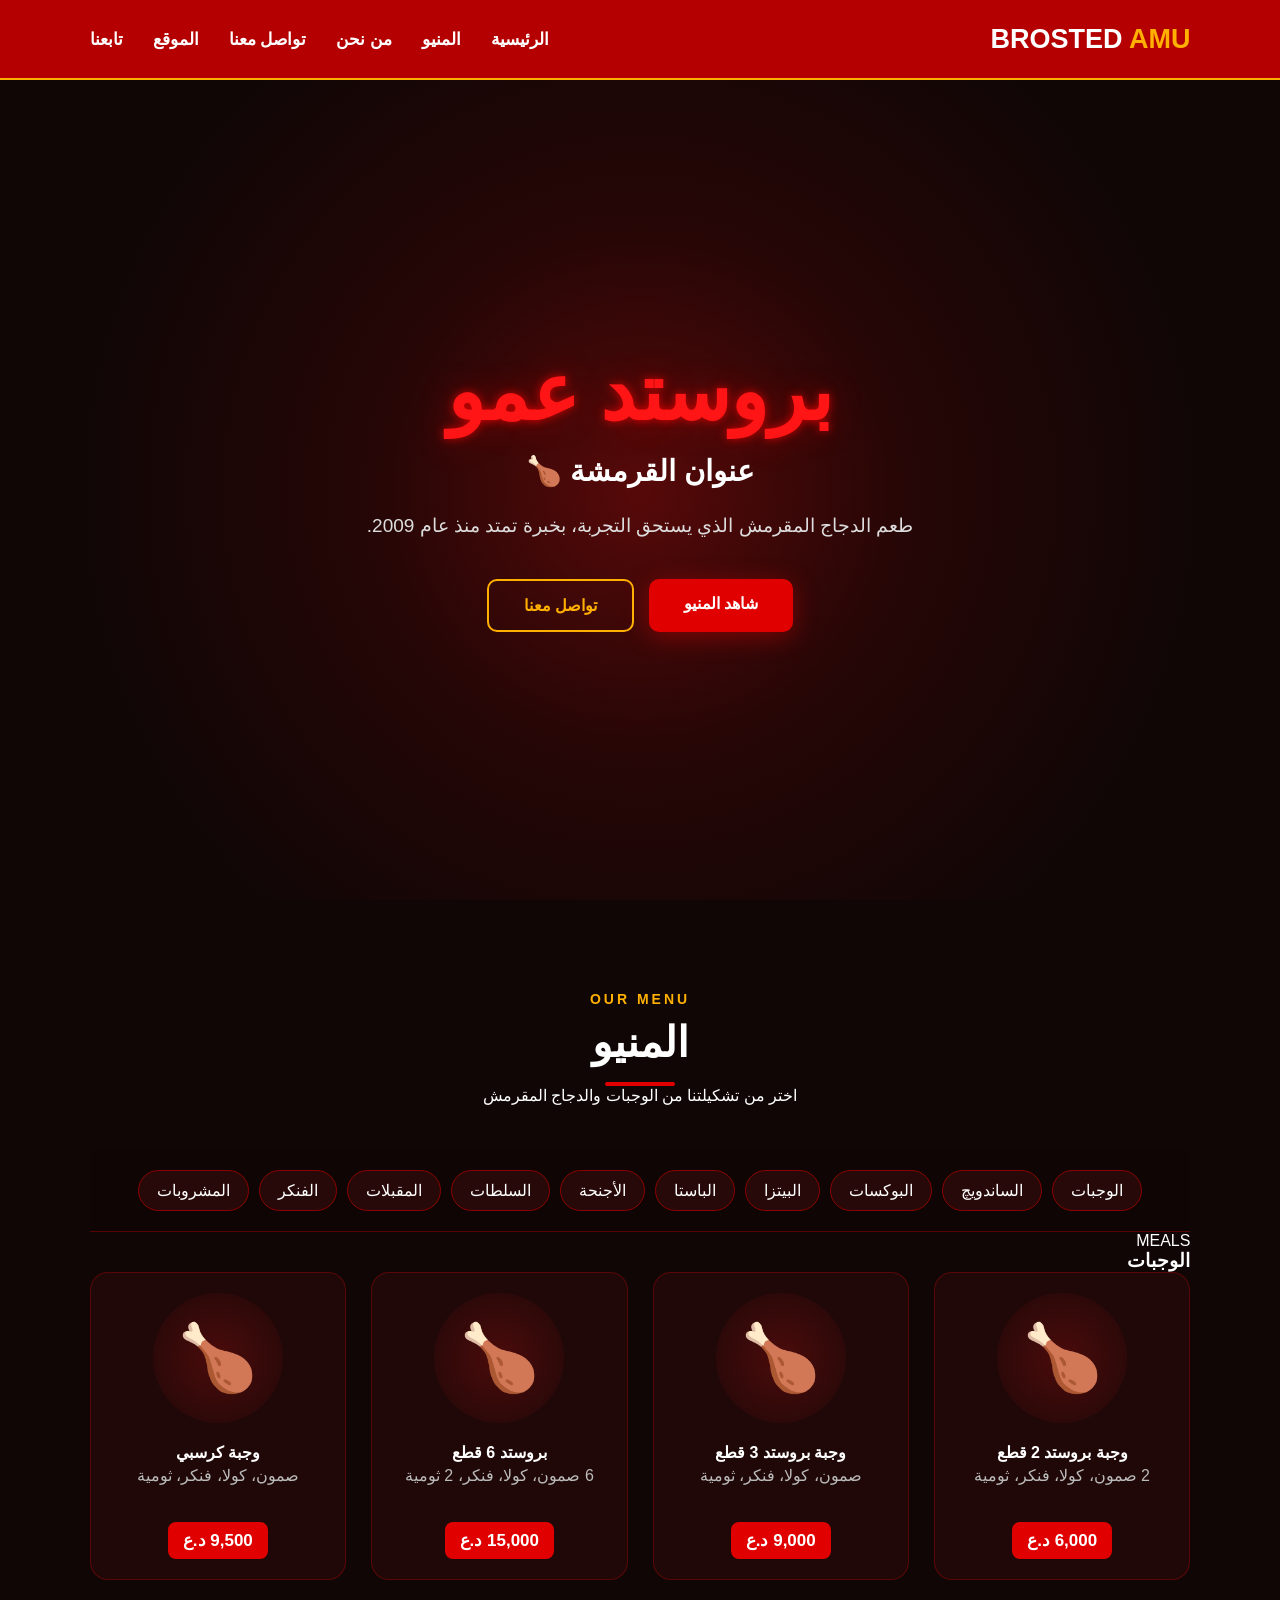
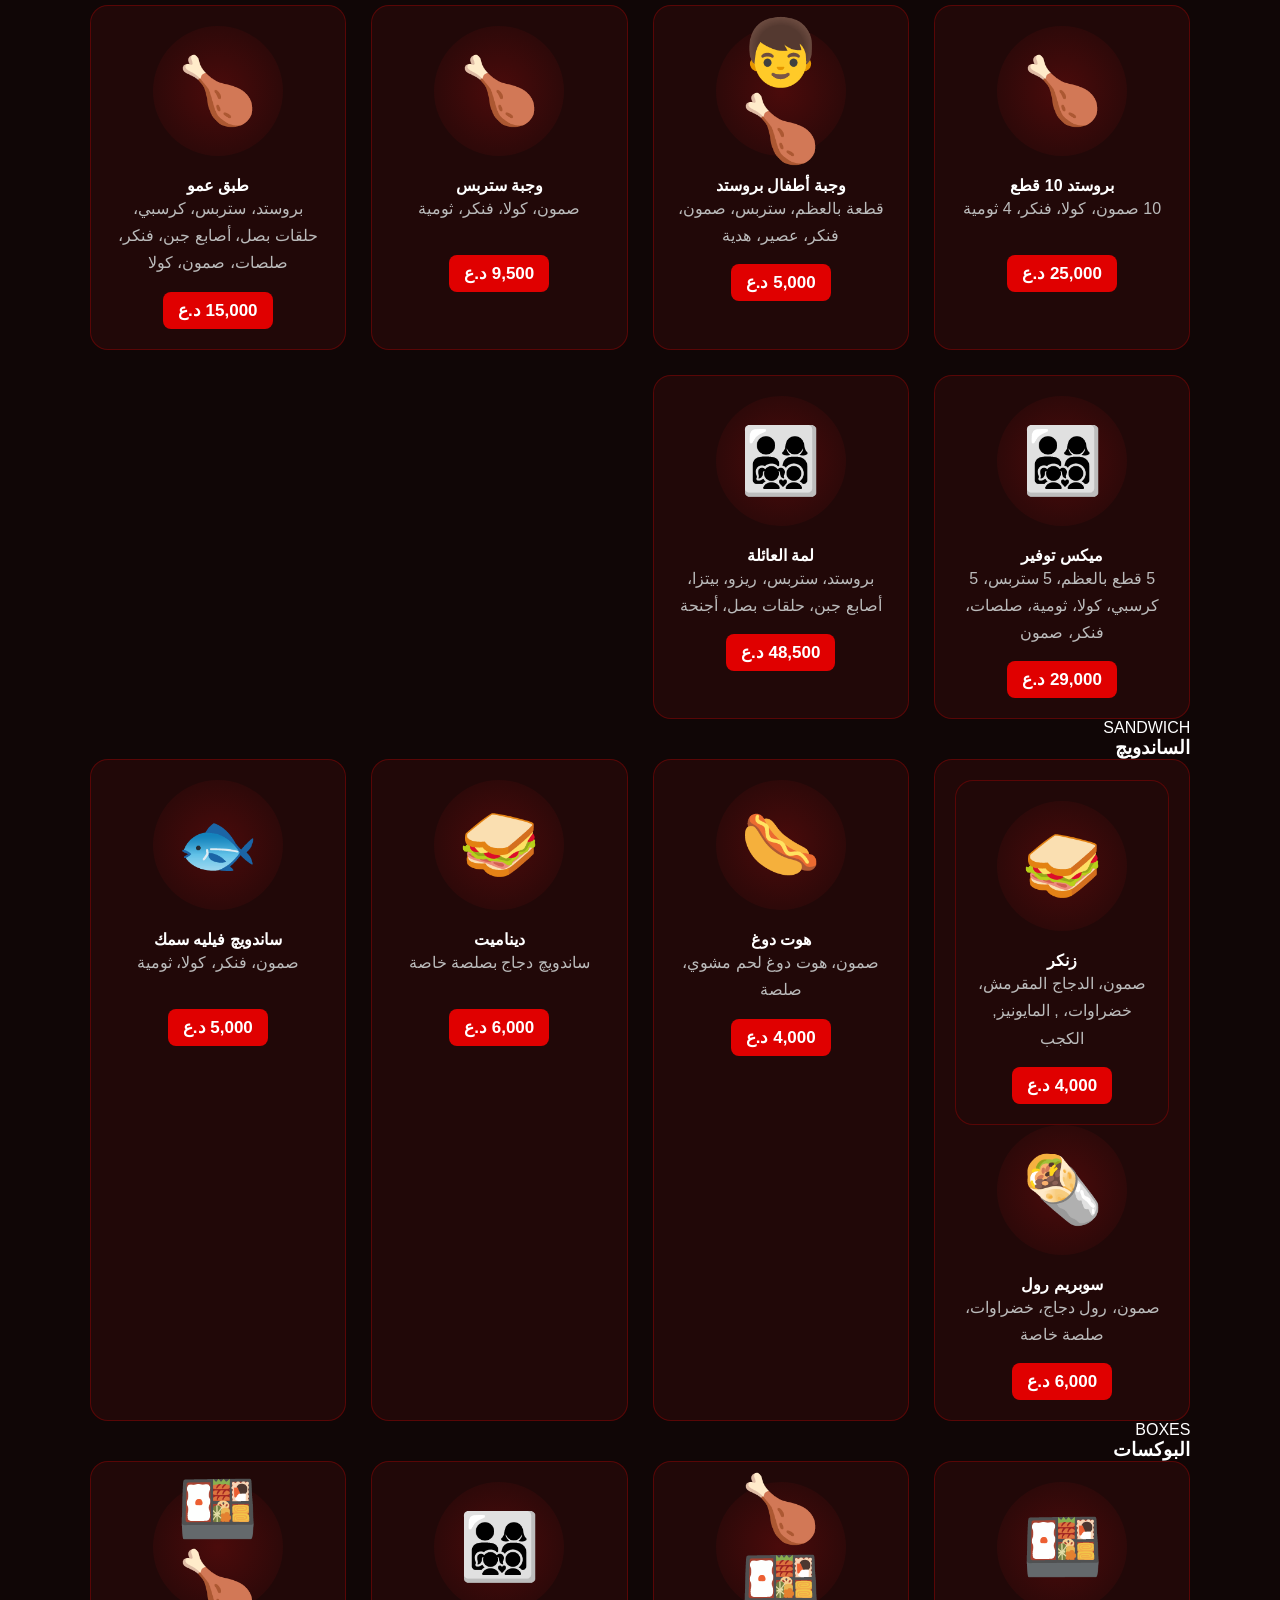
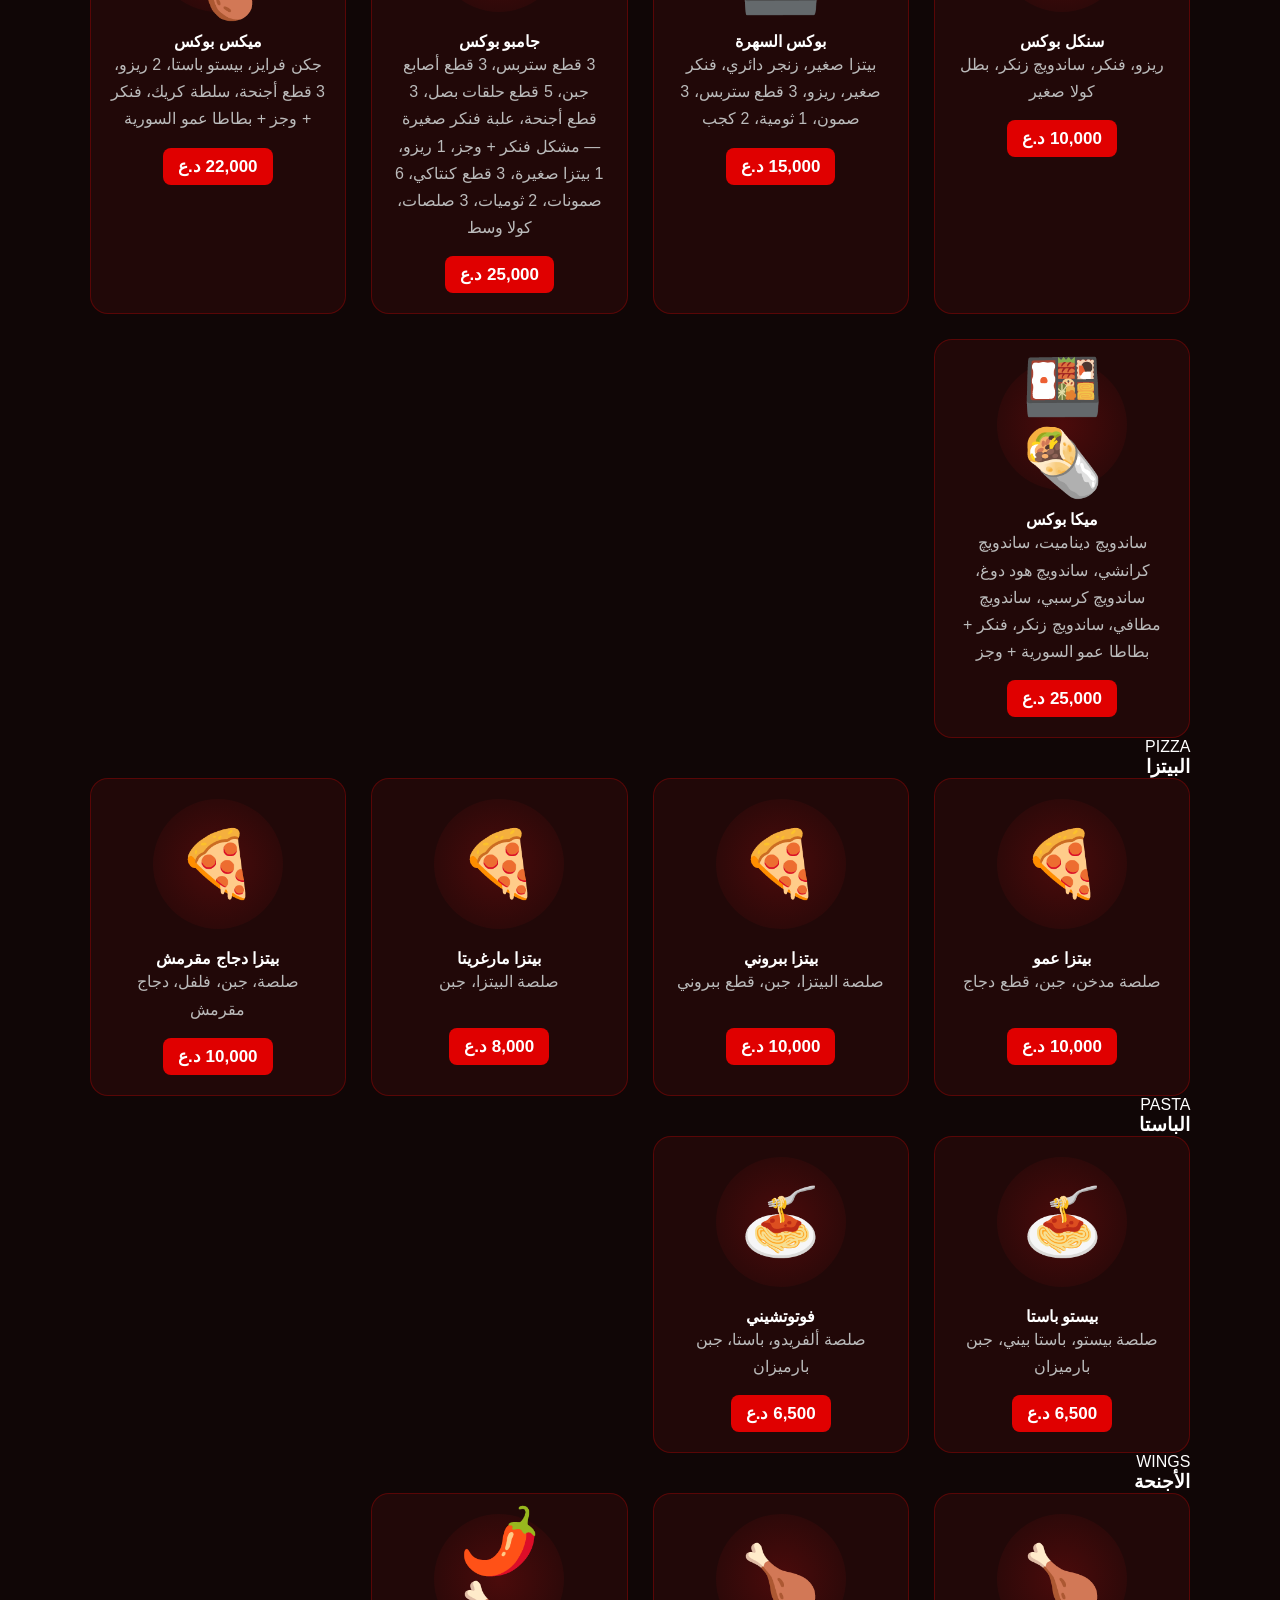
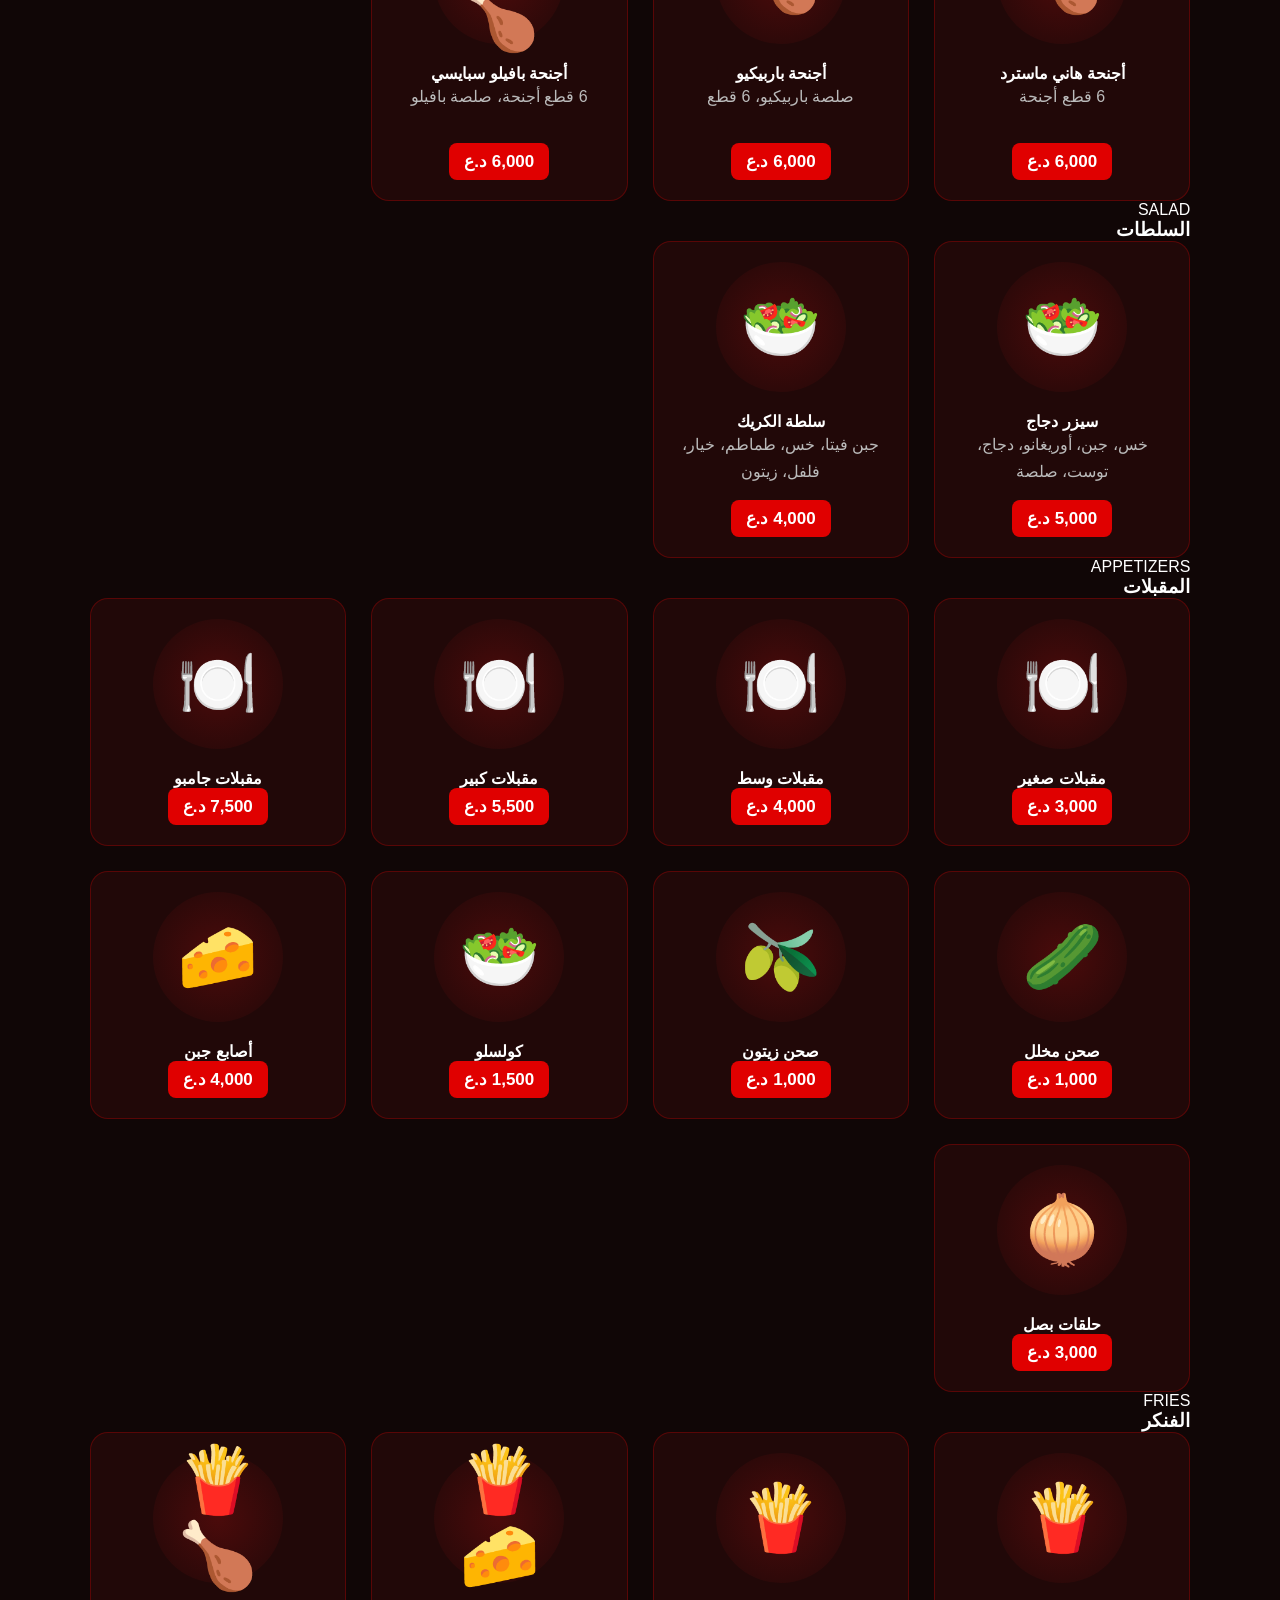
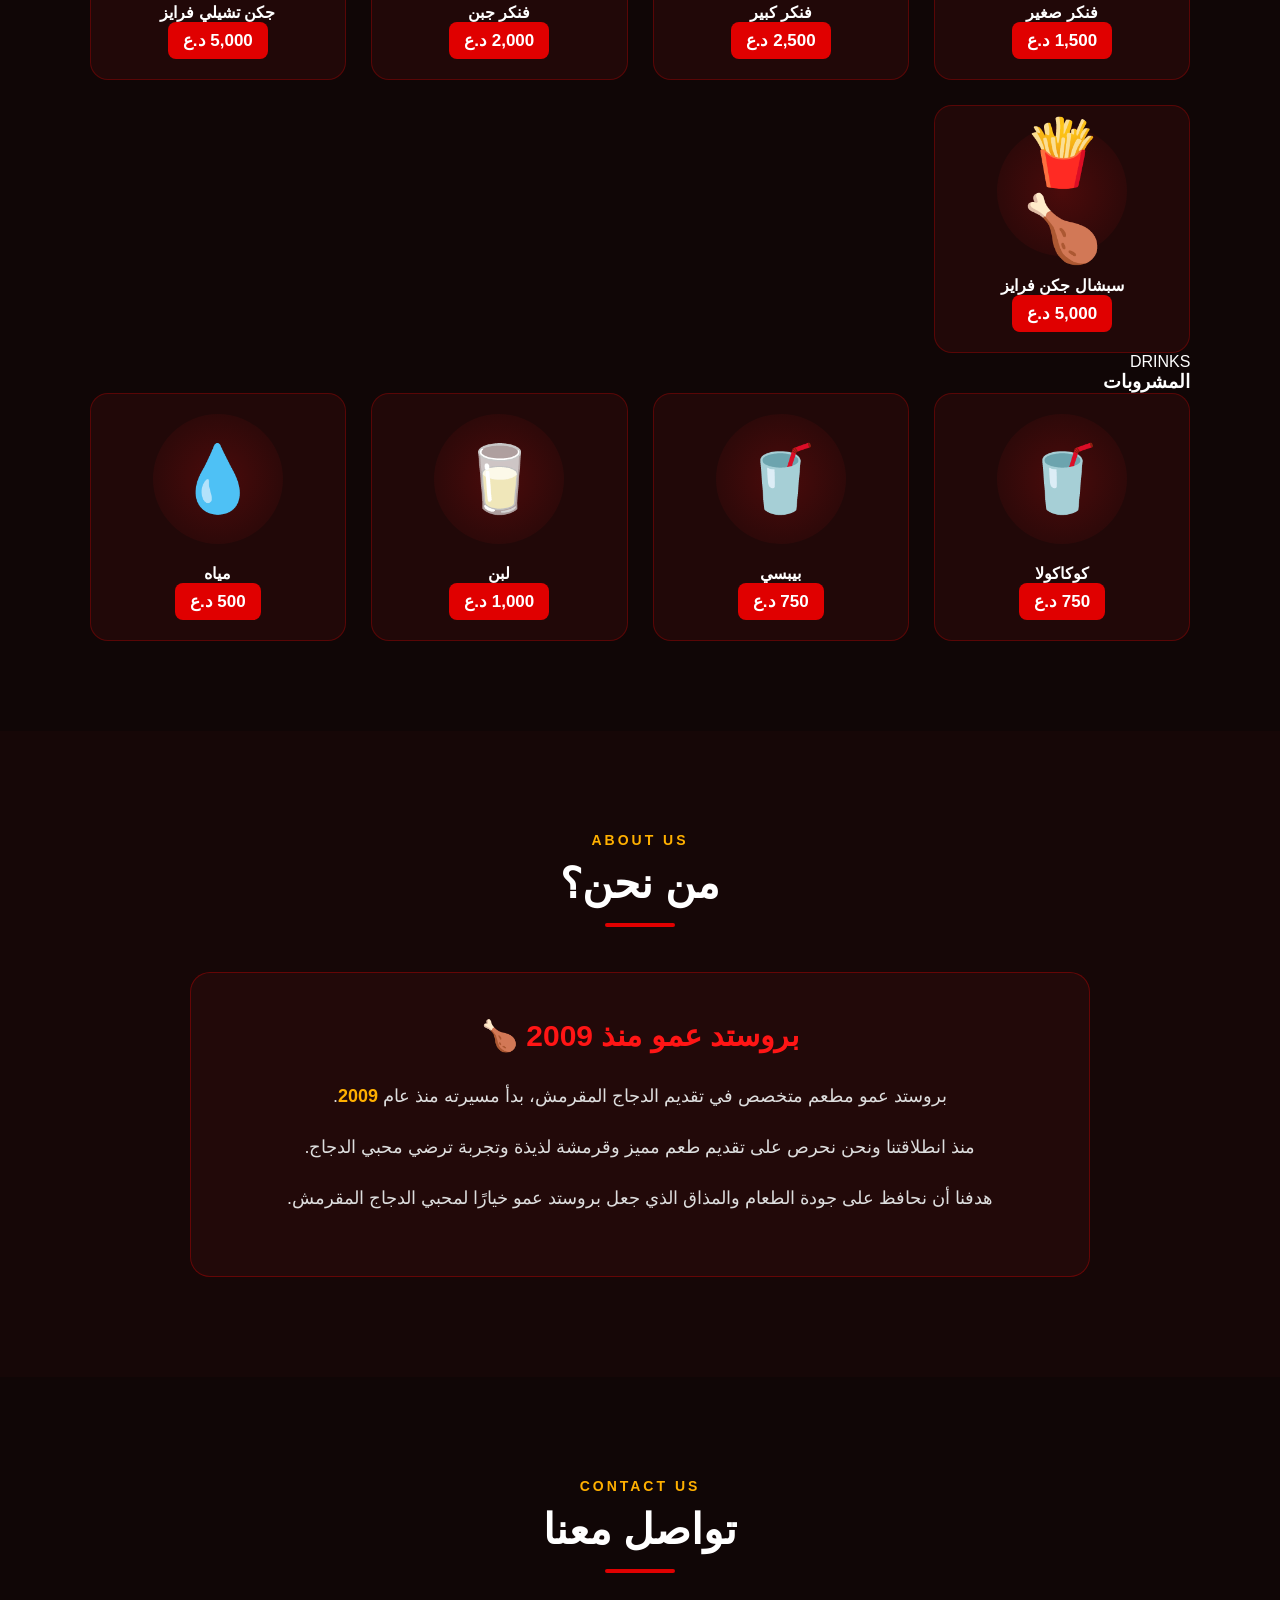
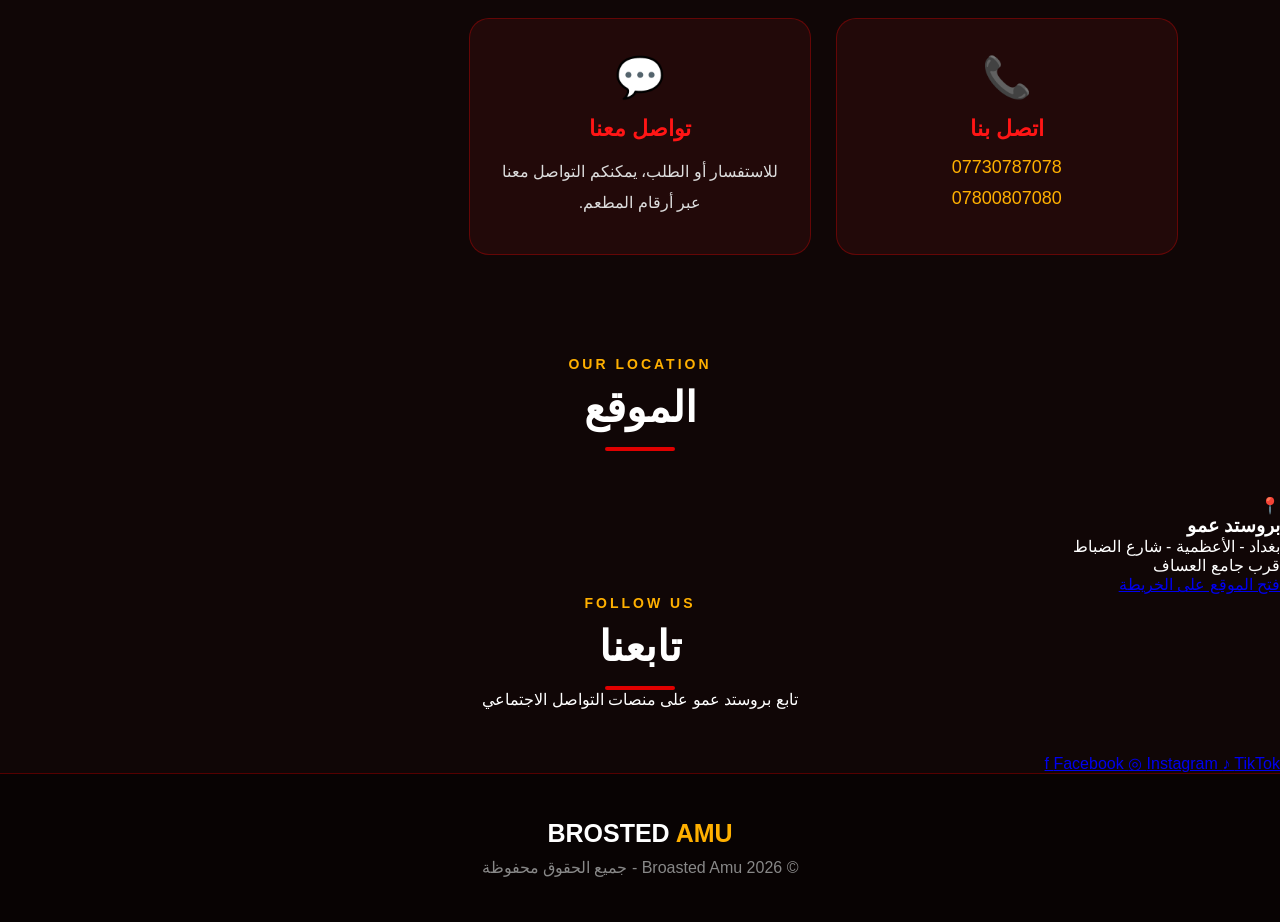
==== commit 810be3a2: "Add files via upload" ====
--- a/index.html
+++ b/index.html
@@ -117,16 +117,15 @@
 
             <span>
                 OUR MENU
-             </span>
-
-                   <h2>
-                     المنيو
-                 </h2>
-
-
-                          <p class="menu-description">
-                         اختر من تشكيلتنا من الوجبات والدجاج المقرمش
-                         </p>
+            </span>
+
+            <h2>
+                المنيو
+            </h2>
+
+            <p class="menu-description">
+                اختر من تشكيلتنا من الوجبات والدجاج المقرمش
+            </p>
 
         </div>
 
@@ -147,7 +146,7 @@
             <!-- البوكسات - القسم الجديد -->
 
             <a href="#boxes">
-                بوكسات التوفير
+                البوكسات
             </a>
 
             <a href="#pizza">
@@ -475,15 +474,15 @@
                               , المايونيز, الكجب
                               </p>
 
-                               <strong>
-                  4,000 د.ع
-                 </strong>
-
-                 </div>
-
-
-
-     <div class="food-image">
+                                  <strong>
+                                   4,000 د.ع
+                                  </strong>
+
+                             </div>
+
+
+
+                    <div class="food-image">
                         🌯
                     </div>
 
--- a/style.css
+++ b/style.css
@@ -239,7 +239,6 @@
     font-weight: bold;
 }
 
-
 .section-title h2,
 .menu-title h2 {
     color: white;
@@ -265,6 +264,7 @@
 
     border-radius: 10px;
 }
+
 
 /* ================= ABOUT ================= */
 
@@ -616,18 +616,6 @@
 
     font-size: 17px;
 }
-.section-title,
-.category-title { 
-    color: #fcf9f9;
-
-    font-size: 30px;
-
-    margin-bottom: 5px;
-
-    text-shadow:
-        0 0 10px rgba(255, 231, 231, 0.7),
-        0 0 35px rgba(255, 175, 175, 0.3);
-    }
 
 
 /* ================= FOOTER ================= */
@@ -820,48 +808,4 @@
                  font-size: 32px;
      }
 
-}
-
-.locacin {
-    padding: 100px 8%;
-
-    background: #160707;
-}
-
-.locacin-box {
-    max-width: 900px;
-
-    margin: auto;
-
-    padding: 45px;
-
-    text-align: center;
-
-    background: #220909;
-
-    border: 1px solid rgba(255, 0, 0, 0.3);
-
-    border-radius: 20px;
-}
-
-.locacin-box h3 {
-    color: #ff1515;
-
-    font-size: 30px;
-
-    margin-bottom: 25px;
-}
-
-.locacin-box p {
-    color: #ddd;
-
-    font-size: 18px;
-
-    line-height: 2;
-
-    margin-bottom: 15px;
-}
-
-.locacin-box strong {
-    color: #ffb000;
-}
+}
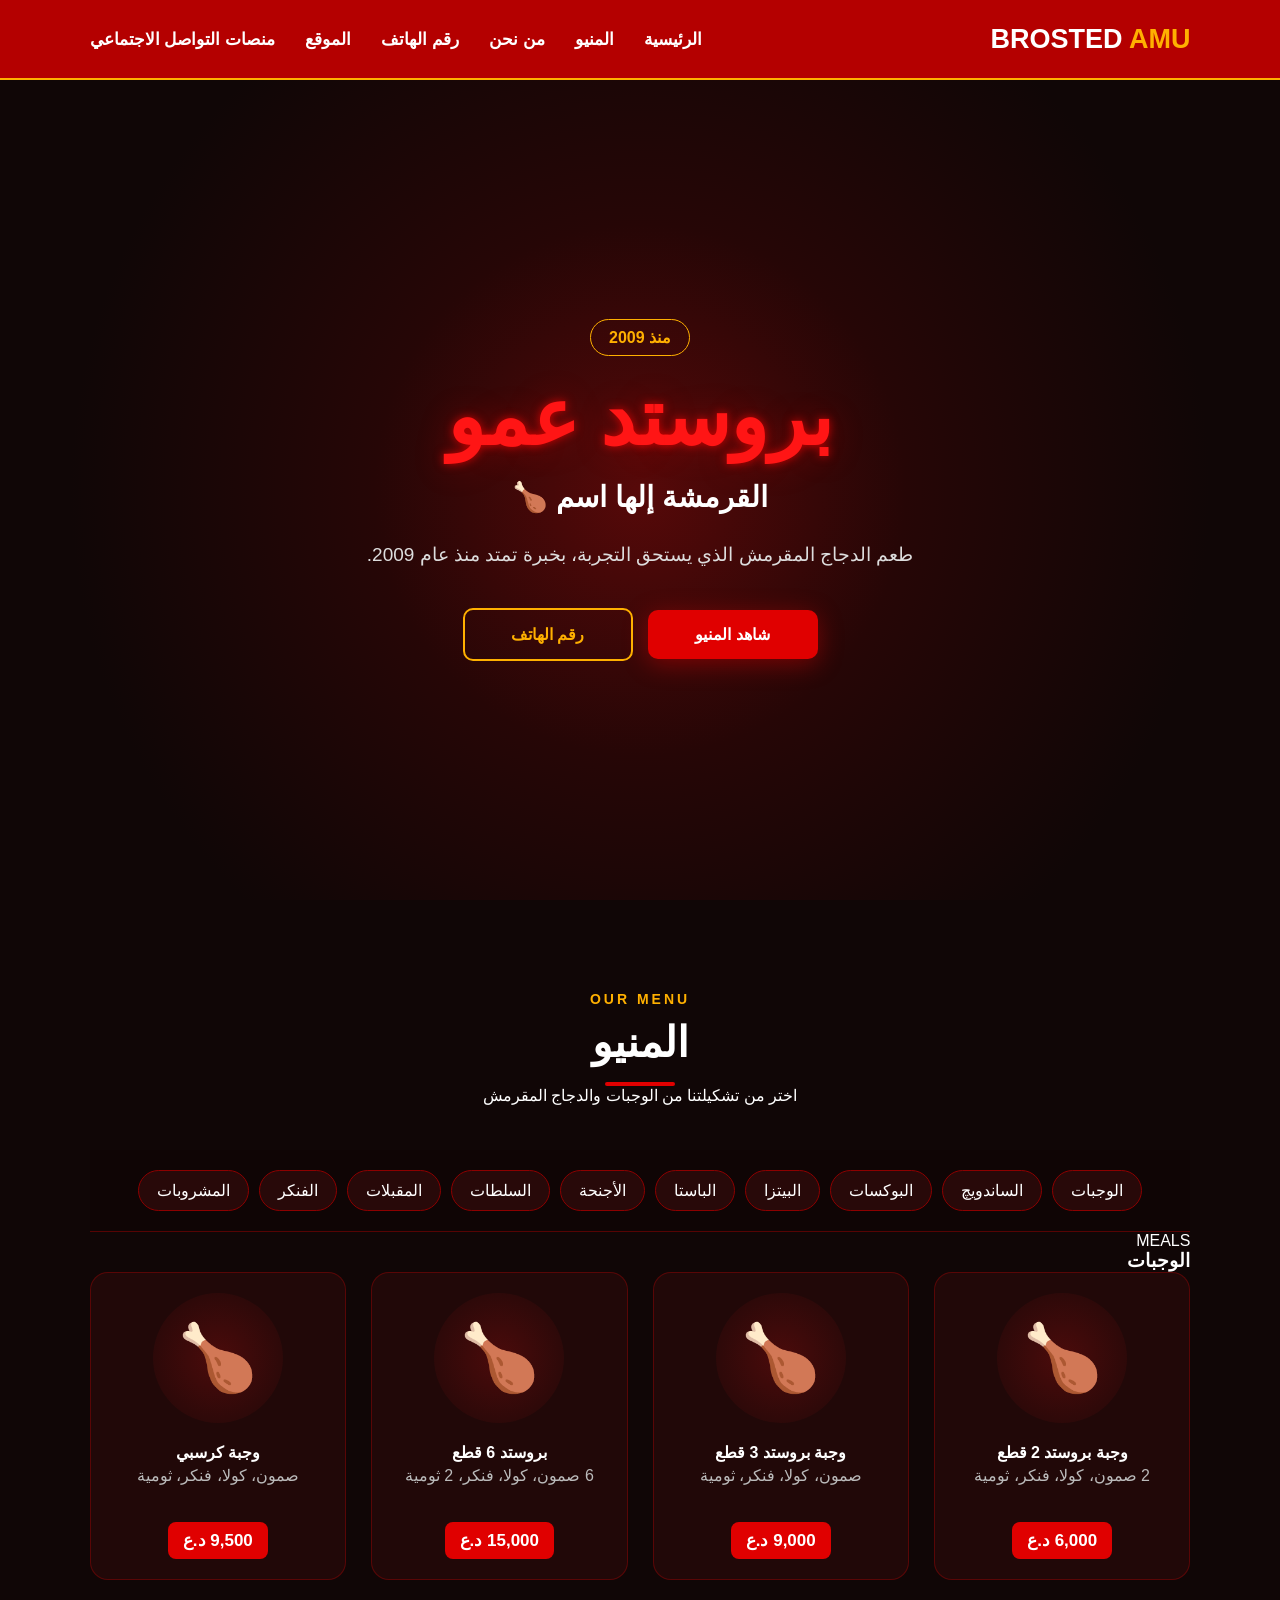
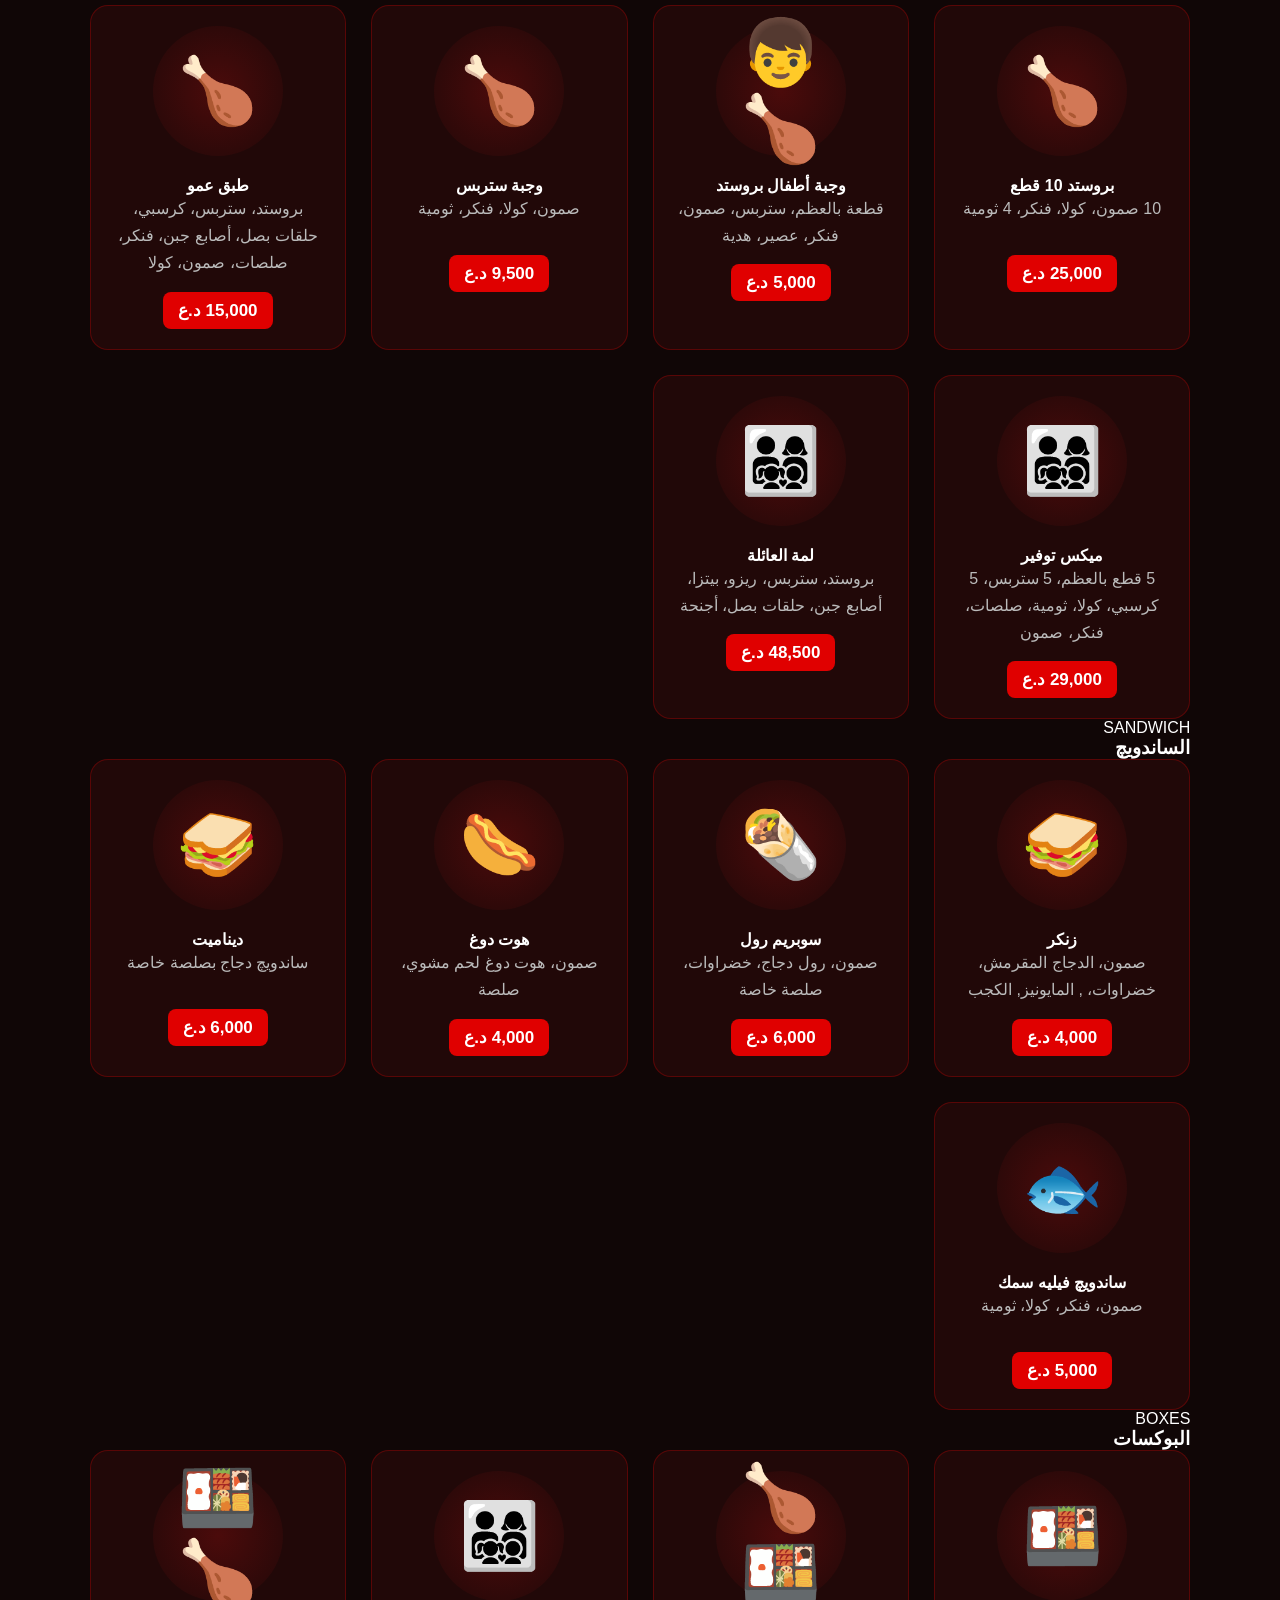
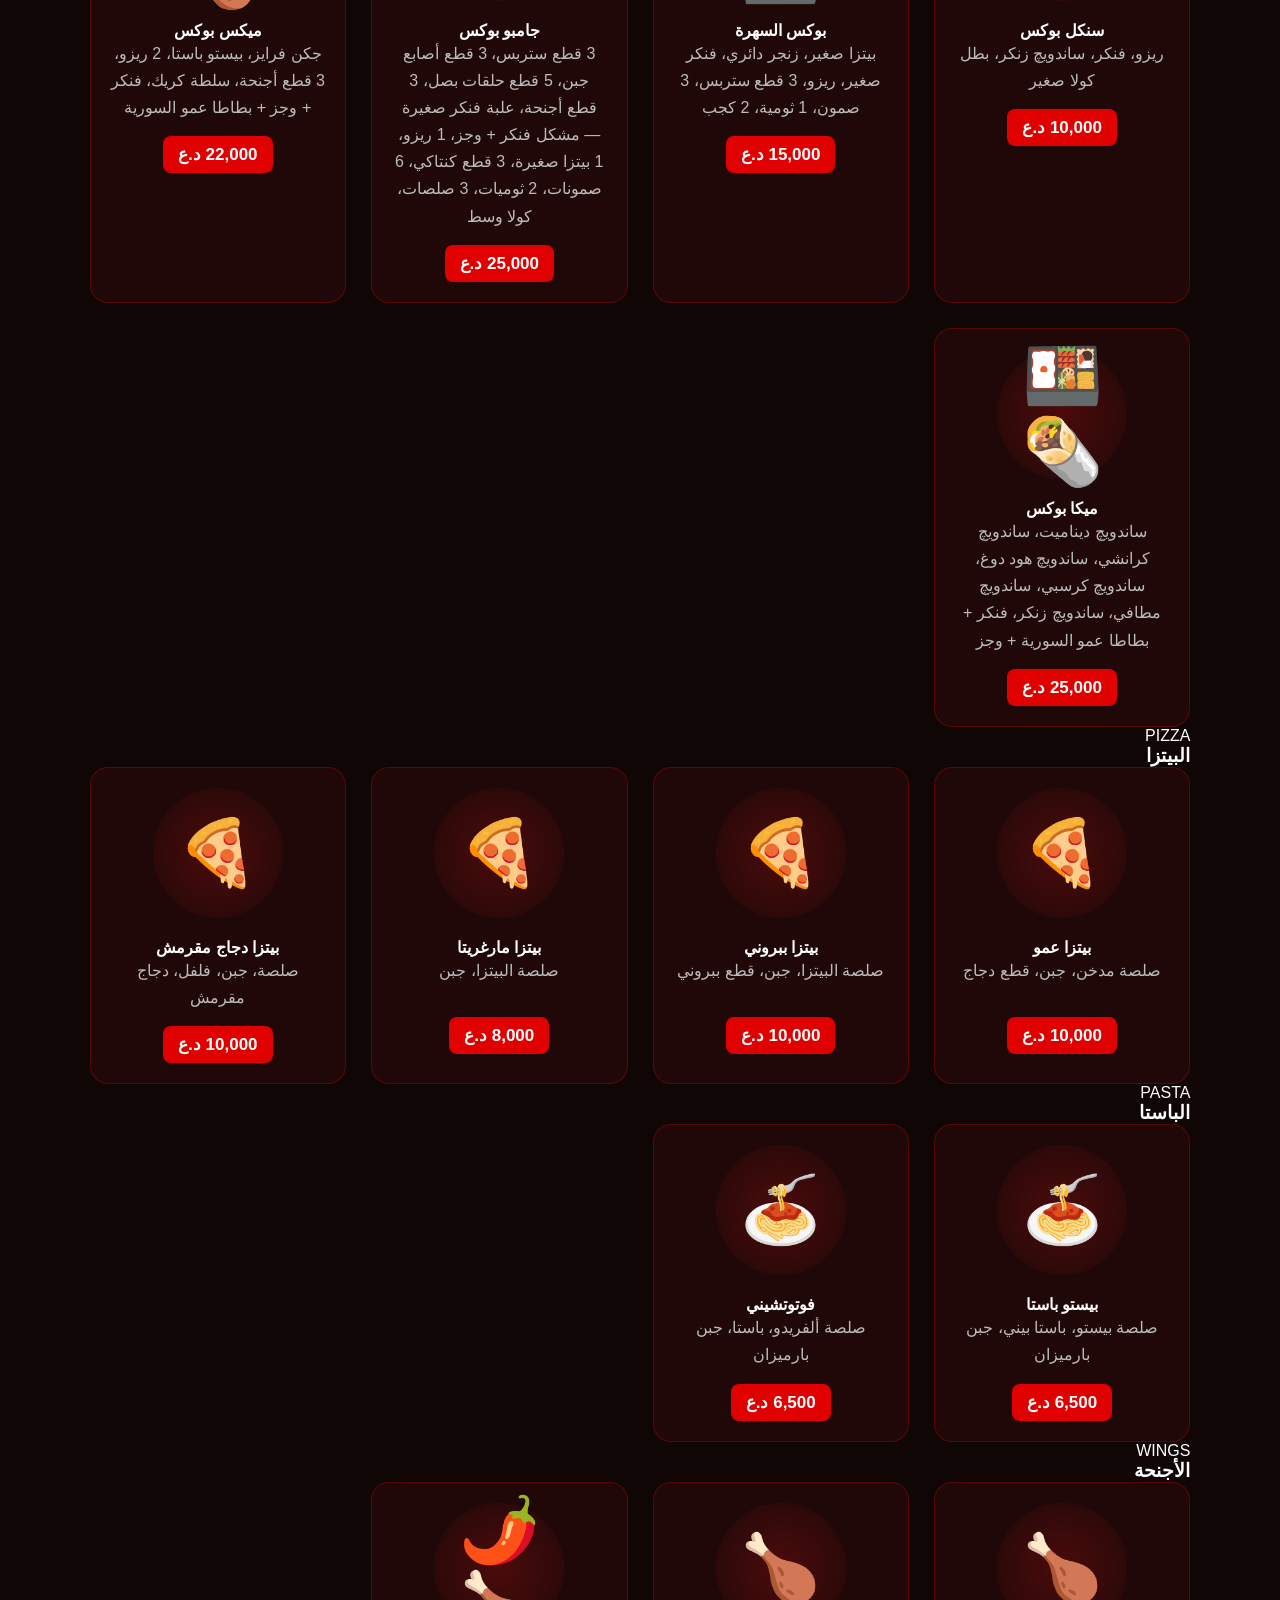
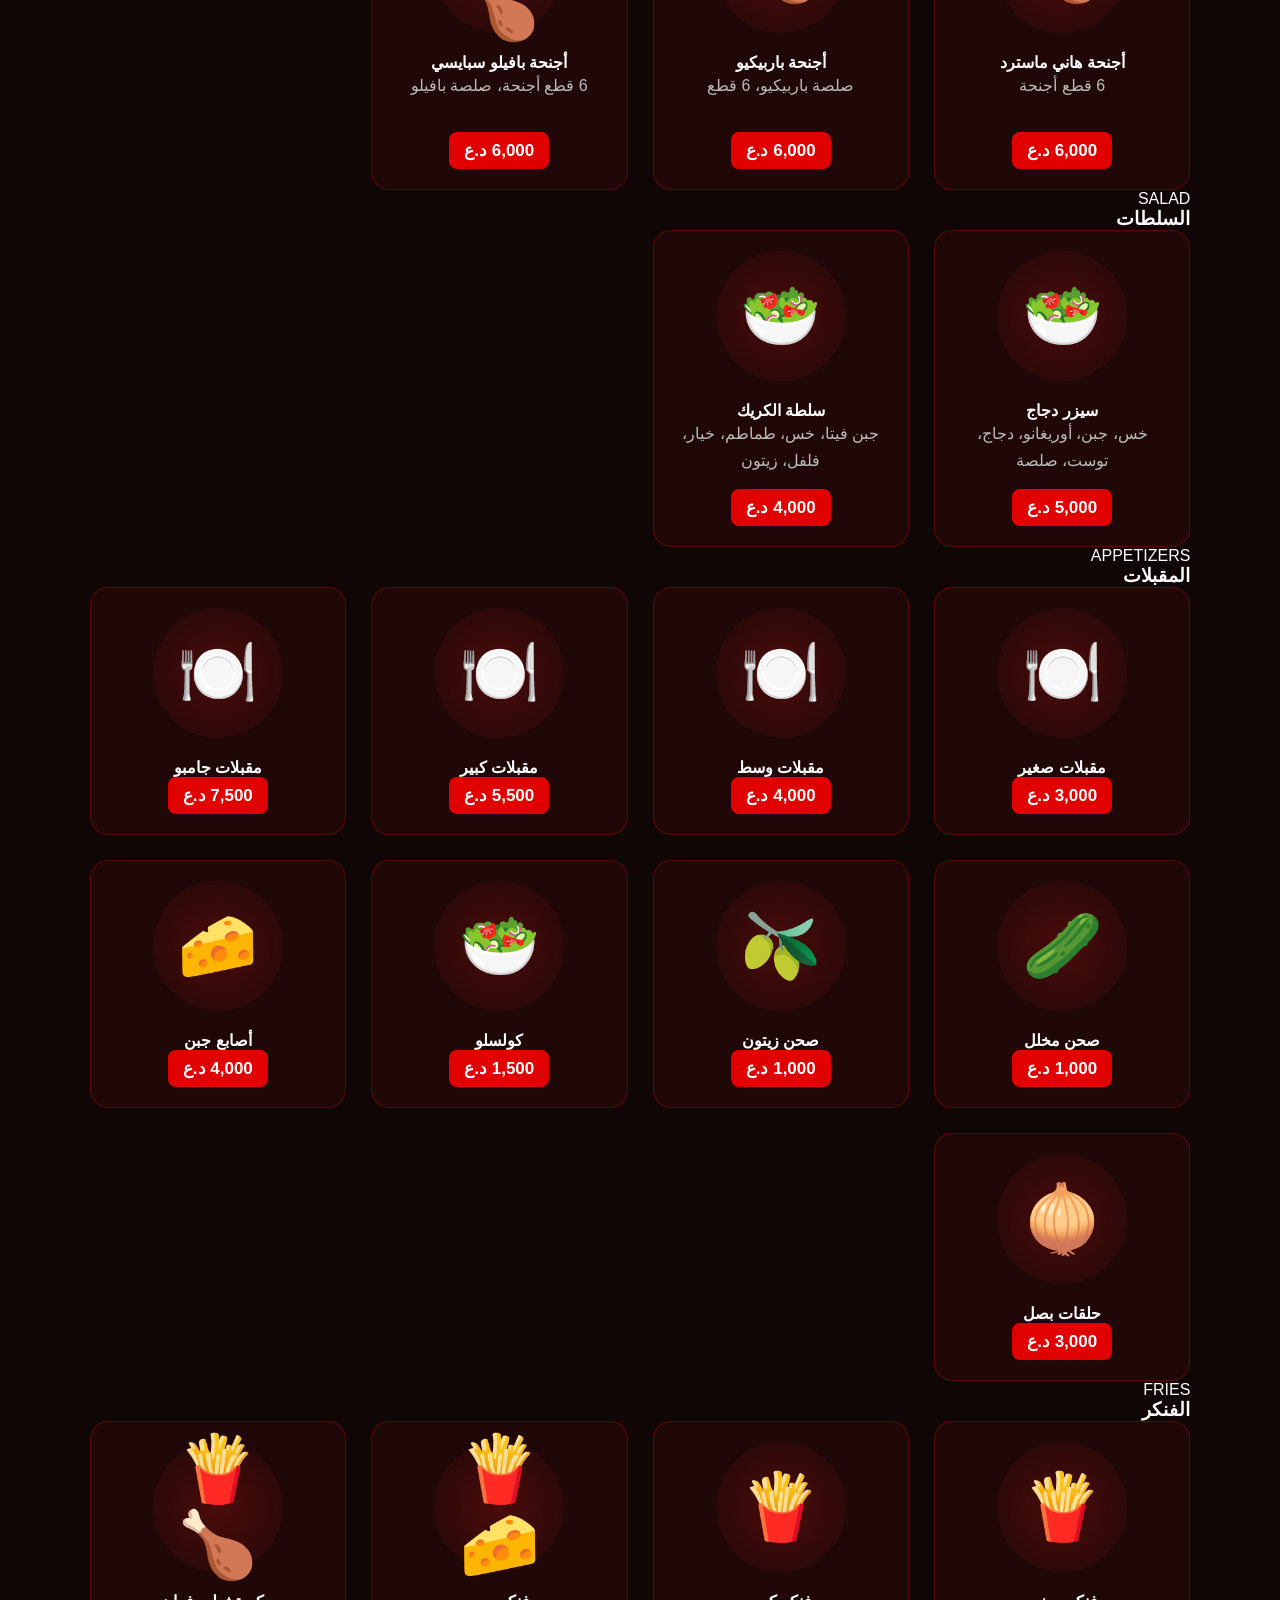
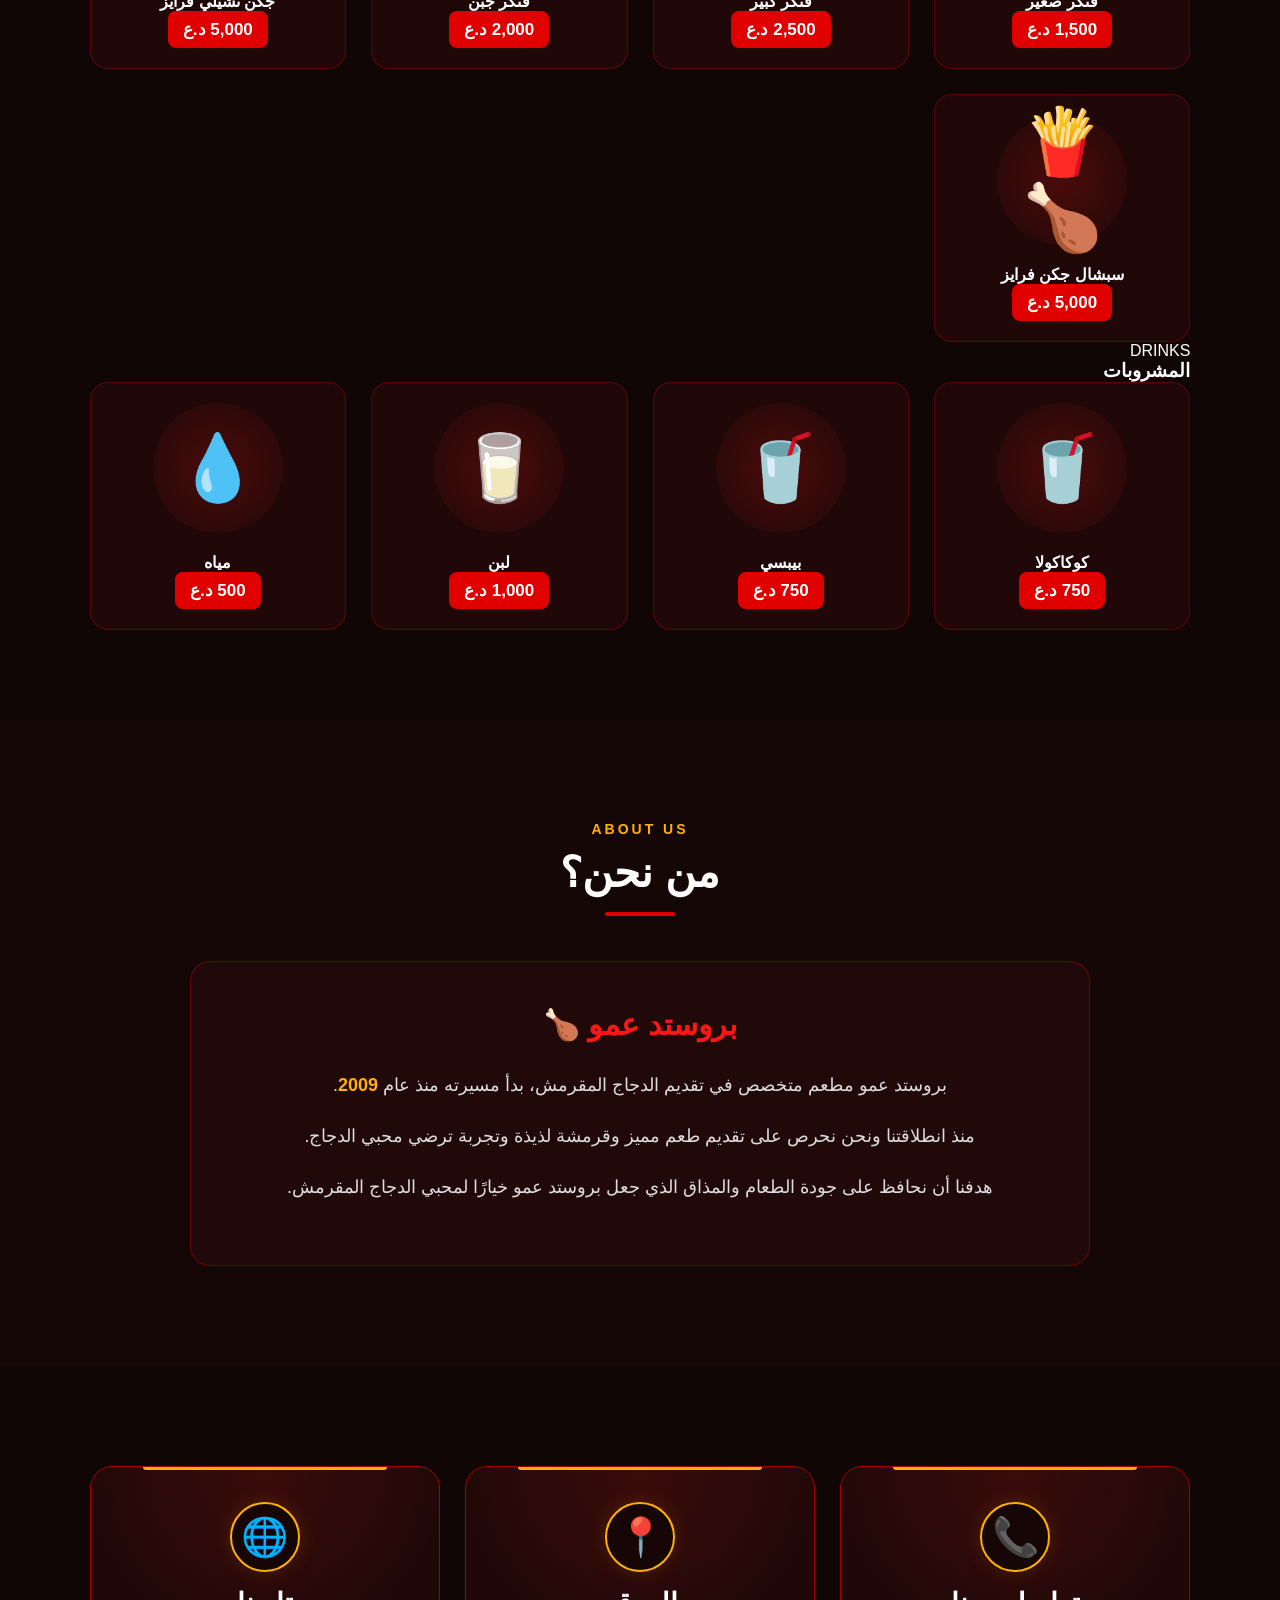
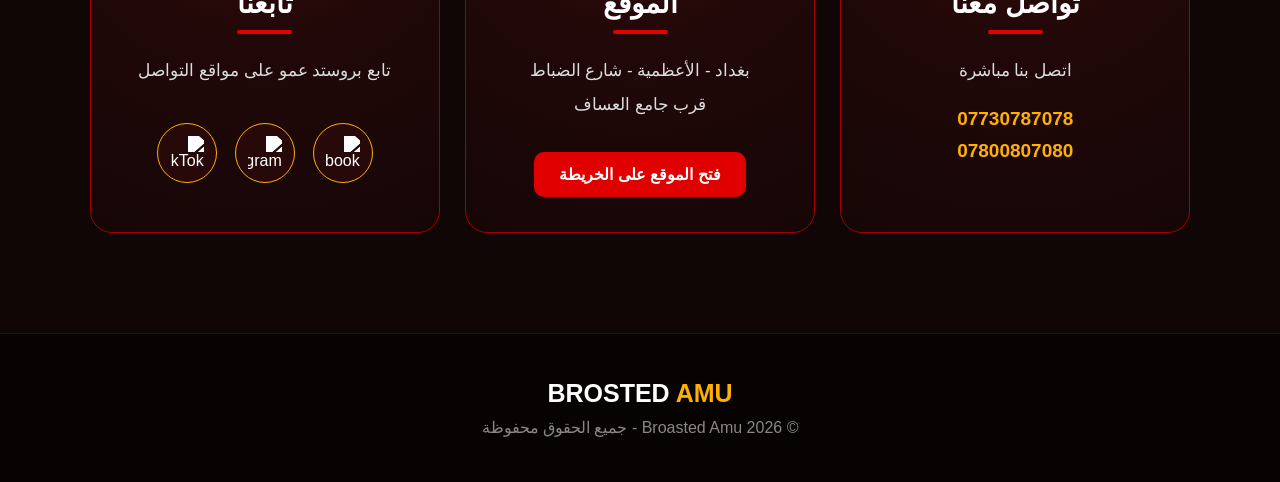
==== commit 07196cf3: "Add files via upload" ====
--- a/index.html
+++ b/index.html
@@ -28,6 +28,7 @@
         </a>
 
 
+
         <div class="nav-links">
 
             <a href="#home">
@@ -43,7 +44,7 @@
             </a>
 
             <a href="#contact">
-                تواصل معنا
+              رقم الهاتف
             </a>
 
             <a href="#location">
@@ -51,7 +52,7 @@
             </a>
 
             <a href="#social">
-                تابعنا
+               منصات التواصل الاجتماعي
             </a>
 
         </div>
@@ -60,49 +61,46 @@
 
 
 
-    <!-- =====================================================
-         HOME
-    ====================================================== -->
-
-    <section id="home" class="hero">
-
-        <div class="hero-content">
-
-
-
-            <h1>
-                بروستد عمو
-            </h1>
-
-
-            <h2>
-                عنوان القرمشة 🍗
-            </h2>
-
-
-            <p>
-                طعم الدجاج المقرمش الذي يستحق التجربة،
-                بخبرة تمتد منذ عام 2009.
-            </p>
-
-
-            <div class="hero-buttons">
-
-                <a href="#menu" class="main-button">
-                    شاهد المنيو
-                </a>
-
-
-                <a href="#contact" class="second-button">
-                    تواصل معنا
-                </a>
-
-            </div>
-
-
-        </div>
-
-    </section>
+   <!-- =====================================================
+     HOME
+====================================================== -->
+
+<section id="home" class="hero">
+
+    <div class="hero-content">
+
+        <div class="since">
+            منذ 2009
+        </div>
+
+        <h1>
+            بروستد عمو
+        </h1>
+
+        <h2>
+            القرمشة إلها اسم 🍗
+        </h2>
+
+        <p>
+            طعم الدجاج المقرمش الذي يستحق التجربة،
+            بخبرة تمتد منذ عام 2009.
+        </p>
+
+        <div class="hero-buttons">
+
+            <a href="#menu" class="main-button">
+                شاهد المنيو
+            </a>
+
+            <a href="tel:07730787078" class="second-button">
+                رقم الهاتف
+            </a>
+
+        </div>
+
+    </div>
+
+</section>
 
 
 
@@ -451,13 +449,13 @@
                     الساندويچ
                 </h3>
 
-            </div>
+       </div>
 
 
             <div class="menu-grid">
 
 
-                <div class="food-card">
+            
 
                      <div class="food-card">
 
@@ -481,7 +479,8 @@
                              </div>
 
 
-
+                <div class="food-card"> 
+                    
                     <div class="food-image">
                         🌯
                     </div>
@@ -498,8 +497,9 @@
                     <strong>
                         6,000 د.ع
                     </strong>
-
-                </div>
+                
+                </div>
+                
 
 
 
@@ -1347,7 +1347,7 @@
 
 
             <h3>
-                بروستد عمو منذ 2009 🍗
+                بروستد عمو 🍗
             </h3>
 
 
@@ -1378,120 +1378,56 @@
 
 
 
-    <!-- =====================================================
-         CONTACT
-    ====================================================== -->
-
-    <section id="contact" class="contact">
-
-
-        <div class="section-title">
-
-            <span>
-                CONTACT US
-            </span>
+<!-- =====================================================
+     CONTACT / LOCATION / SOCIAL
+====================================================== -->
+
+<section class="info-section">
+
+    <div class="info-grid">
+
+        <!-- ================= CONTACT ================= -->
+
+        <div class="info-card" id="contact">
+
+            <div class="info-icon">
+                📞
+            </div>
 
             <h2>
                 تواصل معنا
             </h2>
 
-        </div>
-
-
-        <div class="contact-grid">
-
-
-            <!-- PHONE -->
-
-            <div class="contact-card">
-
-
-                <div class="contact-icon">
-                    📞
-                </div>
-
-
-                <h3>
-                    اتصل بنا
-                </h3>
-
-
-                <a href="tel:07730787078">
-                    07730787078
-                </a>
-
-
-                <a href="tel:07800807080">
-                    07800807080
-                </a>
-
-
-            </div>
-
-
-            <!-- CONTACT MESSAGE -->
-
-            <div class="contact-card">
-
-
-                <div class="contact-icon">
-                    💬
-                </div>
-
-
-                <h3>
-                    تواصل معنا
-                </h3>
-
-
-                <p>
-                    للاستفسار أو الطلب،
-                    يمكنكم التواصل معنا عبر أرقام المطعم.
-                </p>
-
-
-            </div>
-
-
-        </div>
-
-
-    </section>
-
-
-
-    <!-- =====================================================
-         LOCATION
-    ====================================================== -->
-
-    <section id="location" class="location">
-
-
-        <div class="section-title">
-
-            <span>
-                OUR LOCATION
-            </span>
+            <span class="info-line"></span>
+
+            <p>
+                اتصل بنا مباشرة
+            </p>
+
+            <a href="tel:07730787078" class="phone-link">
+                07730787078
+            </a>
+
+            <a href="tel:07800807080" class="phone-link">
+                07800807080
+            </a>
+
+        </div>
+
+
+        <!-- ================= LOCATION ================= -->
+
+        <div class="info-card" id="location">
+
+            <div class="info-icon">
+                📍
+            </div>
 
             <h2>
                 الموقع
             </h2>
 
-        </div>
-
-
-        <div class="location-box">
-
-
-            <div class="location-icon">
-                📍
-            </div>
-
-
-            <h3>
-                بروستد عمو
-            </h3>
-
+            <span class="info-line"></span>
 
             <p>
                 بغداد - الأعظمية - شارع الضباط
@@ -1499,112 +1435,94 @@
                 قرب جامع العساف
             </p>
 
-
             <a
                 href="https://www.google.com/maps/search/?api=1&query=بروستد+عمو+بغداد"
                 target="_blank"
                 rel="noopener noreferrer"
-                class="location-button">
+                class="info-button">
 
                 فتح الموقع على الخريطة
 
             </a>
 
-
-        </div>
-
-
-    </section>
-
-
-
-    <!-- =====================================================
-         SOCIAL MEDIA
-    ====================================================== -->
-
-    <section id="social" class="social-section">
-
-
-        <div class="section-title">
-
-
-            <span>
-                FOLLOW US
-            </span>
-
+        </div>
+
+
+        <!-- ================= SOCIAL ================= -->
+
+        <div class="info-card" id="social">
+
+            <div class="info-icon">
+                🌐
+            </div>
 
             <h2>
                 تابعنا
             </h2>
 
+            <span class="info-line"></span>
 
             <p>
-                تابع بروستد عمو على منصات التواصل الاجتماعي
+                تابع بروستد عمو على مواقع التواصل
             </p>
 
 
-        </div>
-
-
-
-        <div class="social-big-links">
-
-
-            <!-- FACEBOOK -->
-
-            <a
-                href="https://www.facebook.com/share/1LF6AsHV7f/?mibextid=wwXIfr"
-                target="_blank"
-                rel="noopener noreferrer">
-
-                <span>
-                    f
-                </span>
-
-                Facebook
-
-            </a>
-
-
-
-            <!-- INSTAGRAM -->
-
-            <a
-                href="https://www.instagram.com/broastedamu/"
-                target="_blank"
-                rel="noopener noreferrer">
-
-                <span>
-                    ◎
-                </span>
-
-                Instagram
-
-            </a>
-
-
-
-            <!-- TIKTOK -->
-
-            <a
-                href="https://www.tiktok.com/@broastedamu"
-                target="_blank"
-                rel="noopener noreferrer">
-
-                <span>
-                    ♪
-                </span>
-
-                TikTok
-
-            </a>
-
-
-        </div>
-
-
-    </section>
-
+            <div class="social-icons">
+
+                <!-- FACEBOOK -->
+
+                <a
+                    href="https://www.facebook.com/share/1LF6AsHV7f/?mibextid=wwXIfr"
+                    target="_blank"
+                    rel="noopener noreferrer"
+                    class="social-icon"
+                    title="Facebook">
+
+                    <img
+                        src="images/facebook.png"
+                        alt="Facebook">
+
+                </a>
+
+
+                <!-- INSTAGRAM -->
+
+                <a
+                    href="https://www.instagram.com/broastedamu/"
+                    target="_blank"
+                    rel="noopener noreferrer"
+                    class="social-icon"
+                    title="Instagram">
+
+                    <img
+                        src="images/instagram.png"
+                        alt="Instagram">
+
+                </a>
+
+
+                <!-- TIKTOK -->
+
+                <a
+                    href="https://www.tiktok.com/@broastedamu"
+                    target="_blank"
+                    rel="noopener noreferrer"
+                    class="social-icon"
+                    title="TikTok">
+
+                    <img
+                        src="images/tik-tok.png"
+                        alt="TikTok">
+
+                </a>
+
+            </div>
+
+        </div>
+
+    </div>
+
+</section>
 
 
     <!-- =====================================================
--- a/style.css
+++ b/style.css
@@ -84,9 +84,7 @@
     min-height: calc(100vh - 80px);
 
     display: flex;
-
-    align-items: center;
-
+    align-items: center;
     justify-content: center;
 
     text-align: center;
@@ -103,7 +101,15 @@
 }
 
 .hero-content {
+    width: 100%;
     max-width: 850px;
+
+    margin: 0 auto;
+
+    display: flex;
+    flex-direction: column;
+    align-items: center;
+    justify-content: center;
 
     animation: heroAppear 1s ease;
 }
@@ -119,7 +125,11 @@
         opacity: 1;
         transform: translateY(0);
     }
-}
+
+}
+
+
+/* منذ 2009 */
 
 .since {
     display: inline-block;
@@ -137,23 +147,40 @@
     font-weight: bold;
 }
 
+
+/* بروستد عمو */
+
 .hero h1 {
     color: #ff1515;
 
     font-size: 78px;
 
-    margin-bottom: 15px;
+    font-weight: 900;
+
+    margin: 0 0 15px;
+
+    line-height: 1.1;
 
     text-shadow:
         0 0 10px rgba(255, 0, 0, 0.7),
         0 0 35px rgba(255, 0, 0, 0.3);
 }
 
+
+/* القرمشة إلها اسم */
+
 .hero h2 {
+    color: white;
+
     font-size: 29px;
 
-    margin-bottom: 20px;
-}
+    margin: 0 0 20px;
+
+    line-height: 1.4;
+}
+
+
+/* الوصف */
 
 .hero-content > p {
     color: #ddd;
@@ -162,10 +189,79 @@
 
     line-height: 1.9;
 
-    margin-bottom: 35px;
-}
-
-
+    max-width: 700px;
+
+    margin: 0 auto 35px;
+}
+
+
+/* الأزرار */
+
+.hero-buttons {
+    display: flex;
+
+    justify-content: center;
+    align-items: center;
+
+    gap: 15px;
+}
+
+.main-button,
+.second-button {
+    display: inline-flex;
+
+    align-items: center;
+    justify-content: center;
+
+    padding: 15px 35px;
+
+    min-width: 170px;
+
+    border-radius: 10px;
+
+    text-decoration: none;
+
+    font-weight: bold;
+
+    transition: 0.35s ease;
+}
+
+
+/* شاهد المنيو */
+
+.main-button {
+    color: white;
+
+    background: #e00000;
+
+    box-shadow:
+        0 5px 25px rgba(255, 0, 0, 0.35);
+}
+
+.main-button:hover {
+    background: #ff2020;
+
+    transform: translateY(-6px);
+}
+
+
+/* رقم الهاتف */
+
+.second-button {
+    color: #ffb000;
+
+    border: 2px solid #ffb000;
+
+    background: transparent;
+}
+
+.second-button:hover {
+    color: #160606;
+
+    background: #ffb000;
+
+    transform: translateY(-6px);
+}
 /* ================= BUTTONS ================= */
 
 .hero-buttons {
@@ -389,33 +485,46 @@
 
 /* ================= SOCIAL ================= */
 
-.social-links {
-    display: flex;
-
-    justify-content: center;
-
-    flex-wrap: wrap;
-
-    gap: 10px;
-}
-
-.social-links a {
-    display: inline-block;
-
-    padding: 10px 14px;
-
-    color: white;
-
-    background: #b40000;
-
-    border-radius: 8px;
-
-    text-decoration: none;
-
-    transition: 0.3s ease;
-
-    cursor: pointer;
-}
+.social-box {
+    max-width: 900px;
+
+    margin: auto;
+
+    padding: 45px;
+
+    text-align: center;
+
+    background: #220909;
+
+    border: 1px solid rgba(255, 0, 0, 0.3);
+
+    border-radius: 20px;
+}
+
+.social-box h3 {
+    color: #ffffff;
+
+    font-size: 30px;
+
+    margin-bottom: 25px;
+}
+
+.social-box p {
+    color: #ddd;
+
+    font-size: 18px;
+
+    line-height: 2;
+
+    margin-bottom: 15px;
+}
+.social-box span {
+    color: #ffb000;
+}
+.social-box a {
+    color: yellow;
+}
+
 
 .social-links a:hover {
     background: #ffb000;
@@ -424,8 +533,149 @@
 
     transform: translateY(-3px);
 }
-
-
+.social-big-links {
+    display: flex;
+    justify-content: center;
+    align-items: center;
+    gap: 25px;
+    flex-wrap: wrap;
+}
+
+.social-big-links a {
+    width: 70px;
+    height: 70px;
+
+    display: flex;
+    align-items: center;
+    justify-content: center;
+
+    background: #220909;
+
+    border: 2px solid #ffb000;
+
+    border-radius: 50%;
+
+    text-decoration: none;
+
+    font-size: 35px;
+
+    transition: 0.3s ease;
+
+    box-shadow: 0 8px 25px rgba(255, 0, 0, 0.25);
+}
+
+.social-big-links a:hover {
+    transform: translateY(-7px) scale(1.08);
+
+    background: #b40000;
+
+    border-color: #ff1515;
+
+    box-shadow: 0 12px 30px rgba(255, 0, 0, 0.4);
+}
+.social-big-links a img {
+    width: 45px;
+    height: 45px;
+    object-fit: contain;
+    display: block;
+}
+.social-big-links {
+    display: flex;
+    justify-content: center;
+    align-items: center;
+    gap: 25px;
+}
+
+.social-big-links a {
+    width: 75px;
+    height: 75px;
+
+    display: flex;
+    align-items: center;
+    justify-content: center;
+
+    border: 2px solid #ffb000;
+    border-radius: 50%;
+
+    background: #160707;
+
+    overflow: hidden;
+    transition: 0.3s ease;
+}
+
+.social-big-links a:hover {
+    transform: translateY(-6px);
+    background: #b40000;
+    box-shadow: 0 8px 25px rgba(255, 176, 0, 0.3);
+}
+
+.social-big-links img {
+    width: 48px;
+    height: 48px;
+
+    object-fit: contain;
+    display: block;
+}
+/* ================= SOCIAL ICONS ================= */
+
+.social-big-links {
+    display: flex;
+    justify-content: center;
+    align-items: center;
+
+    gap: 30px;
+
+    margin-top: 35px;
+}
+
+.social-icon {
+    width: 85px;
+    height: 85px;
+
+    display: flex;
+    align-items: center;
+    justify-content: center;
+
+    background: #220909;
+
+    border: 2px solid #ffb000;
+
+    border-radius: 50%;
+
+    text-decoration: none;
+
+    transition: 0.35s ease;
+
+    overflow: hidden;
+}
+
+.social-icon img {
+    width: 48px;
+    height: 48px;
+
+    object-fit: contain;
+
+    display: block;
+
+    filter: brightness(0) invert(1);
+
+    transition: 0.35s ease;
+}
+
+.social-icon:hover {
+    transform: translateY(-8px) scale(1.05);
+
+    background: #b40000;
+
+    border-color: #ffb000;
+
+    box-shadow:
+        0 10px 30px rgba(255, 176, 0, 0.3);
+}
+
+.social-icon:hover img {
+    transform: scale(1.1);
+}
 /* ================= MENU HEADER ================= */
 
 .menu-header {
@@ -732,6 +982,58 @@
 
 /* =================LOCACHIN=============== */
 
+.location-title span {
+    color:yellow;
+    font-size: 20px;
+    
+
+}
+.location-title h2 {
+    font-size: 30px;
+}
+ 
+
+.location-box {
+    max-width: 900px;
+
+    margin: auto;
+
+    padding: 45px;
+
+    text-align: center;
+
+    background: #220909;
+
+    border: 1px solid rgba(255, 0, 0, 0.3);
+
+    border-radius: 20px;
+}
+
+.location-box h3 {
+    color: #ffffff;
+
+    font-size: 30px;
+
+    margin-bottom: 25px;
+}
+
+.locaton-box p {
+    color: #ddd;
+
+    font-size: 18px;
+
+    line-height: 2;
+
+    margin-bottom: 15px;
+}
+.locaton-box span {
+    color: #ffb000;
+}
+.location-box a {
+    color: yellow;
+}
+
+
 @media (max-width: 950px) {
 
     .menu-grid {
@@ -778,6 +1080,7 @@
     }
 
 }
+
 
 
 @media (max-width: 550px) {
@@ -808,4 +1111,862 @@
                  font-size: 32px;
      }
 
+}
+
+.hero-buttons {
+    display: flex;
+
+    justify-content: center;
+
+    gap: 15px;
+}
+
+.boton {
+    padding: 15px 35px;
+
+    border-radius: 10px;
+
+    text-decoration: none;
+
+    font-weight: bold;
+
+    transition: 0.35s ease;
+}
+
+.button {
+    color: white;
+
+    background: #e00000;
+
+    box-shadow:
+        0 5px 25px rgba(255, 0, 0, 0.35);
+}
+
+.button-hover {
+    background: #ff2020;
+
+    transform: translateY(-6px);
+}
+/* =====================================================
+   LOCATION - FIX
+===================================================== */
+
+.location {
+    width: 100%;
+    padding: 100px 8%;
+    background: #100606;
+    text-align: center;
+}
+
+.location .section-title {
+    margin-bottom: 45px;
+}
+
+.location-box {
+    width: 100%;
+    max-width: 900px;
+    margin: 0 auto;
+
+    padding: 45px 30px;
+
+    background: #220909;
+
+    border: 1px solid rgba(255, 0, 0, 0.45);
+
+    border-radius: 22px;
+
+    text-align: center;
+
+    box-shadow:
+        0 10px 35px rgba(0, 0, 0, 0.35);
+
+    transition: 0.35s ease;
+}
+
+.location-box:hover {
+    transform: translateY(-6px);
+
+    border-color: #ff1515;
+
+    box-shadow:
+        0 15px 40px rgba(255, 0, 0, 0.15);
+}
+
+.location-icon {
+    font-size: 42px;
+    margin-bottom: 15px;
+}
+
+.location-box h3 {
+    color: white;
+    font-size: 30px;
+    margin-bottom: 20px;
+}
+
+.location-box p {
+    color: #ddd;
+    font-size: 18px;
+    line-height: 2;
+    margin-bottom: 25px;
+}
+
+.location-button {
+    display: inline-block;
+
+    padding: 13px 28px;
+
+    color: white;
+
+    background: #e00000;
+
+    border-radius: 10px;
+
+    text-decoration: none;
+
+    font-weight: bold;
+
+    transition: 0.3s ease;
+}
+
+.location-button:hover {
+    background: #ff2020;
+
+    transform: translateY(-4px);
+
+    box-shadow:
+        0 8px 25px rgba(255, 0, 0, 0.3);
+}
+
+
+/* =====================================================
+   CONTACT FIX
+===================================================== */
+
+.contact {
+    width: 100%;
+    padding: 100px 8%;
+    background: #100606;
+}
+
+.contact-grid {
+    width: 100%;
+    max-width: 1100px;
+
+    margin: 0 auto;
+
+    display: grid;
+
+    grid-template-columns: repeat(2, 1fr);
+
+    gap: 25px;
+
+    align-items: stretch;
+}
+
+.contact-card {
+    width: 100%;
+    min-height: 250px;
+
+    padding: 35px 25px;
+
+    text-align: center;
+
+    background: #220909;
+
+    border: 1px solid rgba(255, 0, 0, 0.3);
+
+    border-radius: 20px;
+
+    transition: 0.35s ease;
+}
+
+.contact-card:hover {
+    transform: translateY(-8px);
+
+    border-color: #ff1515;
+
+    box-shadow:
+        0 15px 35px rgba(255, 0, 0, 0.15);
+}
+
+.contact-icon {
+    font-size: 40px;
+    margin-bottom: 15px;
+}
+
+.contact-card h3 {
+    color: #ff1515;
+
+    font-size: 22px;
+
+    margin-bottom: 15px;
+}
+
+.contact-card p {
+    color: #ddd;
+
+    line-height: 1.9;
+}
+
+.contact-card > a {
+    display: block;
+
+    color: #ffb000;
+
+    text-decoration: none;
+
+    font-size: 18px;
+
+    margin: 10px;
+}
+
+
+/* =====================================================
+   MOBILE FIX
+===================================================== */
+
+@media (max-width: 700px) {
+
+    .contact {
+        padding: 70px 20px;
+    }
+
+    .contact-grid {
+        grid-template-columns: 1fr;
+        gap: 25px;
+    }
+
+    .contact-card {
+        min-height: auto;
+        padding: 30px 20px;
+    }
+
+    .location {
+        padding: 70px 20px;
+    }
+
+    .location-box {
+        padding: 35px 20px;
+    }
+
+    .location-box h3 {
+        font-size: 27px;
+    }
+
+    .location-box p {
+        font-size: 16px;
+    }
+
+}
+
+@media (max-width: 450px) {
+
+    .location {
+        padding: 60px 15px;
+    }
+
+    .location-box {
+        padding: 30px 15px;
+    }
+
+    .location-box h3 {
+        font-size: 24px;
+    }
+
+    .location-box p {
+        font-size: 15px;
+    }
+
+    .location-button {
+        width: 100%;
+        padding: 13px 15px;
+    }
+
+}
+/* =====================================================
+   INFO SECTION
+   PHONE + LOCATION + SOCIAL
+===================================================== */
+
+.info-section {
+
+    padding: 100px 7%;
+
+    background: #100606;
+
+}
+
+
+/* ================= GRID ================= */
+
+.info-grid {
+
+    max-width: 1200px;
+
+    margin: auto;
+
+    display: grid;
+
+    grid-template-columns:
+        repeat(3, 1fr);
+
+    gap: 25px;
+
+    align-items: stretch;
+
+}
+
+
+/* ================= CARD ================= */
+
+.info-card {
+
+    min-height: 350px;
+
+    padding: 40px 25px;
+
+    background:
+        linear-gradient(
+            145deg,
+            #220909,
+            #160606
+        );
+
+    border:
+        1px solid #8d0000;
+
+    border-radius: 22px;
+
+    text-align: center;
+
+    display: flex;
+
+    flex-direction: column;
+
+    align-items: center;
+
+    justify-content: flex-start;
+
+    transition: 0.35s ease;
+
+    position: relative;
+
+    overflow: hidden;
+
+}
+
+
+/* لمعة خفيفة أعلى المربع */
+
+.info-card::before {
+
+    content: "";
+
+    position: absolute;
+
+    top: 0;
+
+    left: 15%;
+
+    right: 15%;
+
+    height: 3px;
+
+    background: #ffb000;
+
+    border-radius: 0 0 10px 10px;
+
+}
+
+
+/* Hover */
+
+.info-card:hover {
+
+    transform: translateY(-8px);
+
+    border-color: #ff1515;
+
+    box-shadow:
+        0 15px 35px rgba(255, 0, 0, 0.20);
+
+}
+
+
+/* ================= ICON ================= */
+
+.info-icon {
+
+    width: 75px;
+
+    height: 75px;
+
+    margin-bottom: 20px;
+
+    display: flex;
+
+    align-items: center;
+
+    justify-content: center;
+
+    font-size: 40px;
+
+    border:
+        2px solid #ffb000;
+
+    border-radius: 50%;
+
+    background:
+        radial-gradient(
+            circle,
+            #4b0b0b,
+            #210808
+        );
+
+    box-shadow:
+        0 0 20px rgba(255, 176, 0, 0.15);
+
+}
+
+
+/* ================= TITLE ================= */
+
+.info-card h3 {
+
+    color: #ff1515;
+
+    font-size: 25px;
+
+    margin-bottom: 15px;
+
+}
+
+
+/* ================= TEXT ================= */
+
+.info-card p {
+
+    color: #ddd;
+
+    font-size: 16px;
+
+    line-height: 1.9;
+
+    margin-bottom: 15px;
+
+}
+
+
+/* ================= PHONE LINKS ================= */
+
+.info-card > a:not(.info-button) {
+
+    color: #ffb000;
+
+    text-decoration: none;
+
+    font-size: 19px;
+
+    font-weight: bold;
+
+    margin: 5px 0;
+
+    transition: 0.3s ease;
+
+}
+
+
+.info-card > a:not(.info-button):hover {
+
+    color: #ffffff;
+
+    transform: scale(1.05);
+
+}
+
+
+/* ================= MAP BUTTON ================= */
+
+.info-button {
+
+    display: inline-block;
+
+    margin-top: 15px;
+
+    padding: 12px 25px;
+
+    background: #e00000;
+
+    color: white;
+
+    text-decoration: none;
+
+    font-weight: bold;
+
+    border-radius: 10px;
+
+    transition: 0.3s ease;
+
+}
+
+
+.info-button:hover {
+
+    background: #ff2020;
+
+    transform: translateY(-4px);
+
+    box-shadow:
+        0 8px 20px rgba(255, 0, 0, 0.30);
+
+}
+
+
+/* ================= SOCIAL ICONS ================= */
+
+.social-icons {
+
+    display: flex;
+
+    justify-content: center;
+
+    align-items: center;
+
+    gap: 18px;
+
+    margin-top: 15px;
+
+}
+
+
+.social-icons a {
+
+    width: 60px;
+
+    height: 60px;
+
+    display: flex;
+
+    align-items: center;
+
+    justify-content: center;
+
+    background: #280909;
+
+    border:
+        1px solid #ffb000;
+
+    border-radius: 50%;
+
+    transition: 0.3s ease;
+
+}
+
+
+.social-icons a:hover {
+
+    background: #e00000;
+
+    transform: translateY(-6px) scale(1.08);
+
+    box-shadow:
+        0 8px 20px rgba(255, 0, 0, 0.30);
+
+}
+
+
+.social-icons img {
+
+    width: 35px;
+
+    height: 35px;
+
+    object-fit: contain;
+
+    display: block;
+
+}
+
+
+/* =====================================================
+   MOBILE
+===================================================== */
+
+@media (max-width: 900px) {
+
+    .info-grid {
+
+        grid-template-columns:
+            1fr;
+
+        max-width: 500px;
+
+    }
+
+    .info-card {
+
+        min-height: 320px;
+
+    }
+
+}
+/* =====================================================
+   CONTACT / LOCATION / SOCIAL
+===================================================== */
+
+.info-section {
+    width: 100%;
+    padding: 100px 7%;
+    background: #100606;
+}
+
+.info-grid {
+    max-width: 1200px;
+    margin: auto;
+
+    display: grid;
+    grid-template-columns: repeat(3, 1fr);
+
+    gap: 25px;
+}
+
+
+/* ================= CARD ================= */
+
+.info-card {
+    min-height: 350px;
+
+    padding: 35px 25px;
+
+    background:
+        radial-gradient(
+            circle at top,
+            #3a0b0b 0%,
+            #210808 45%,
+            #160606 100%
+        );
+
+    border: 1px solid #a50000;
+
+    border-radius: 22px;
+
+    text-align: center;
+
+    display: flex;
+    flex-direction: column;
+    align-items: center;
+    justify-content: flex-start;
+
+    transition: 0.35s ease;
+
+    scroll-margin-top: 100px;
+}
+
+
+.info-card:hover {
+    transform: translateY(-8px);
+
+    border-color: #ffb000;
+
+    box-shadow:
+        0 15px 40px rgba(255, 0, 0, 0.25);
+}
+
+
+/* ================= ICON ================= */
+
+.info-icon {
+    width: 70px;
+    height: 70px;
+
+    display: flex;
+    align-items: center;
+    justify-content: center;
+
+    font-size: 38px;
+
+    margin-bottom: 15px;
+
+    border-radius: 50%;
+
+    border: 2px solid #ffb000;
+
+    background: #170606;
+}
+
+
+/* ================= TITLE ================= */
+
+.info-card h2 {
+    color: white;
+
+    font-size: 28px;
+
+    margin-bottom: 10px;
+}
+
+
+.info-line {
+    width: 55px;
+    height: 4px;
+
+    background: #e00000;
+
+    border-radius: 10px;
+
+    margin-bottom: 20px;
+}
+
+
+/* ================= TEXT ================= */
+
+.info-card p {
+    color: #ddd;
+
+    font-size: 17px;
+
+    line-height: 2;
+
+    margin-bottom: 15px;
+}
+
+
+/* ================= PHONE ================= */
+
+.phone-link {
+    color: #ffb000;
+
+    text-decoration: none;
+
+    font-size: 19px;
+
+    font-weight: bold;
+
+    margin: 5px 0;
+
+    transition: 0.3s ease;
+}
+
+
+.phone-link:hover {
+    color: #ff1515;
+
+    transform: scale(1.05);
+}
+
+
+/* ================= BUTTON ================= */
+
+.info-button {
+    display: inline-block;
+
+    margin-top: 15px;
+
+    padding: 13px 25px;
+
+    color: white;
+
+    background: #e00000;
+
+    border-radius: 10px;
+
+    text-decoration: none;
+
+    font-weight: bold;
+
+    transition: 0.3s ease;
+}
+
+
+.info-button:hover {
+    background: #ff1515;
+
+    color: white;
+
+    transform: translateY(-4px);
+
+    box-shadow:
+        0 8px 20px rgba(255, 0, 0, 0.35);
+}
+
+
+/* =====================================================
+   SOCIAL ICONS
+===================================================== */
+
+.social-icons {
+    display: flex;
+
+    justify-content: center;
+    align-items: center;
+
+    gap: 18px;
+
+    margin-top: 20px;
+}
+
+
+.social-icon {
+    width: 65px;
+    height: 65px;
+
+    display: flex;
+
+    align-items: center;
+    justify-content: center;
+
+    border-radius: 50%;
+
+    background: #b40000;
+
+    border: 2px solid #ffb000;
+
+    transition: 0.35s ease;
+}
+
+
+.social-icon:hover {
+    transform: translateY(-7px) scale(1.08);
+
+    background: #e00000;
+
+    box-shadow:
+        0 10px 25px rgba(255, 0, 0, 0.35);
+}
+
+
+/* الصور البيضاء */
+
+.social-icon img {
+    width: 34px;
+    height: 34px;
+
+    object-fit: contain;
+
+    filter: brightness(0) invert(1);
+
+    transition: 0.3s ease;
+}
+
+
+.social-icon:hover img {
+    transform: scale(1.12);
+}
+
+
+/* =====================================================
+   MOBILE
+===================================================== */
+
+@media (max-width: 900px) {
+
+    .info-grid {
+        grid-template-columns: 1fr;
+        max-width: 600px;
+    }
+
+    .info-card {
+        min-height: 320px;
+    }
+
 }
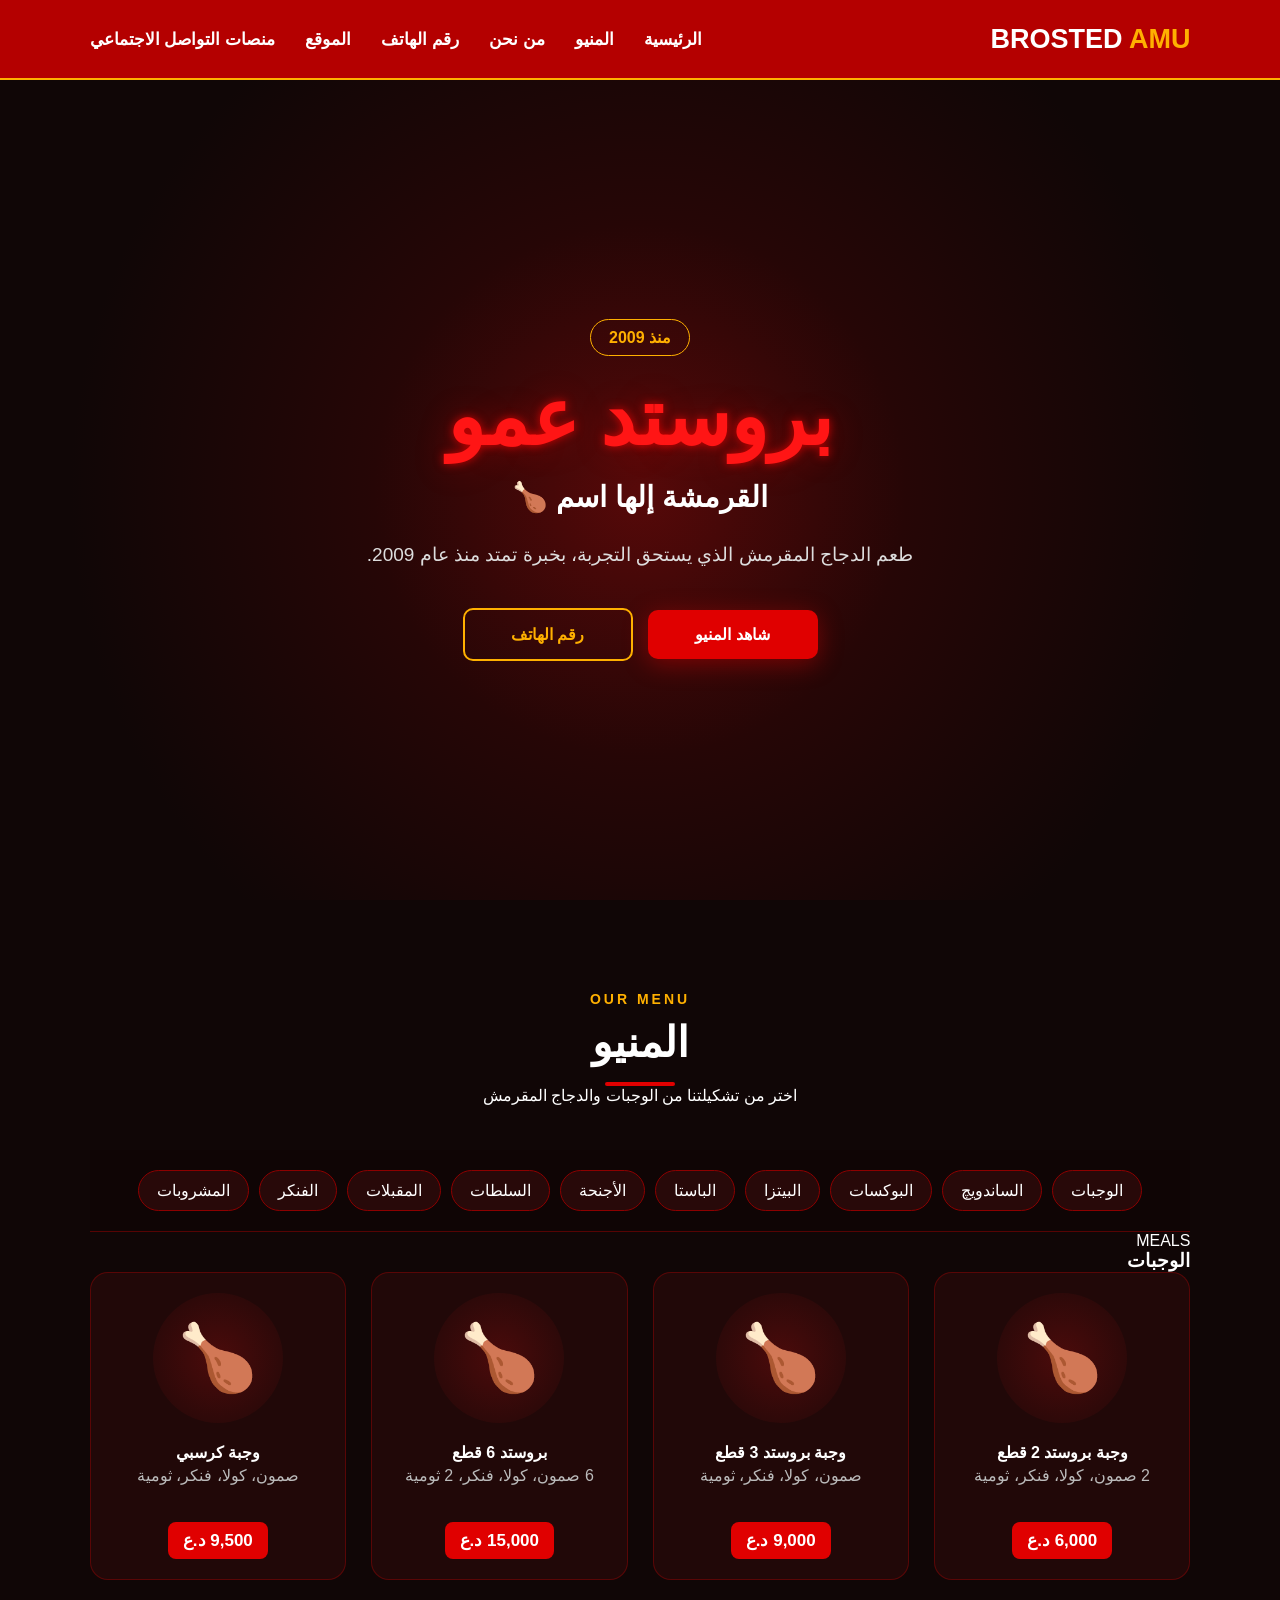
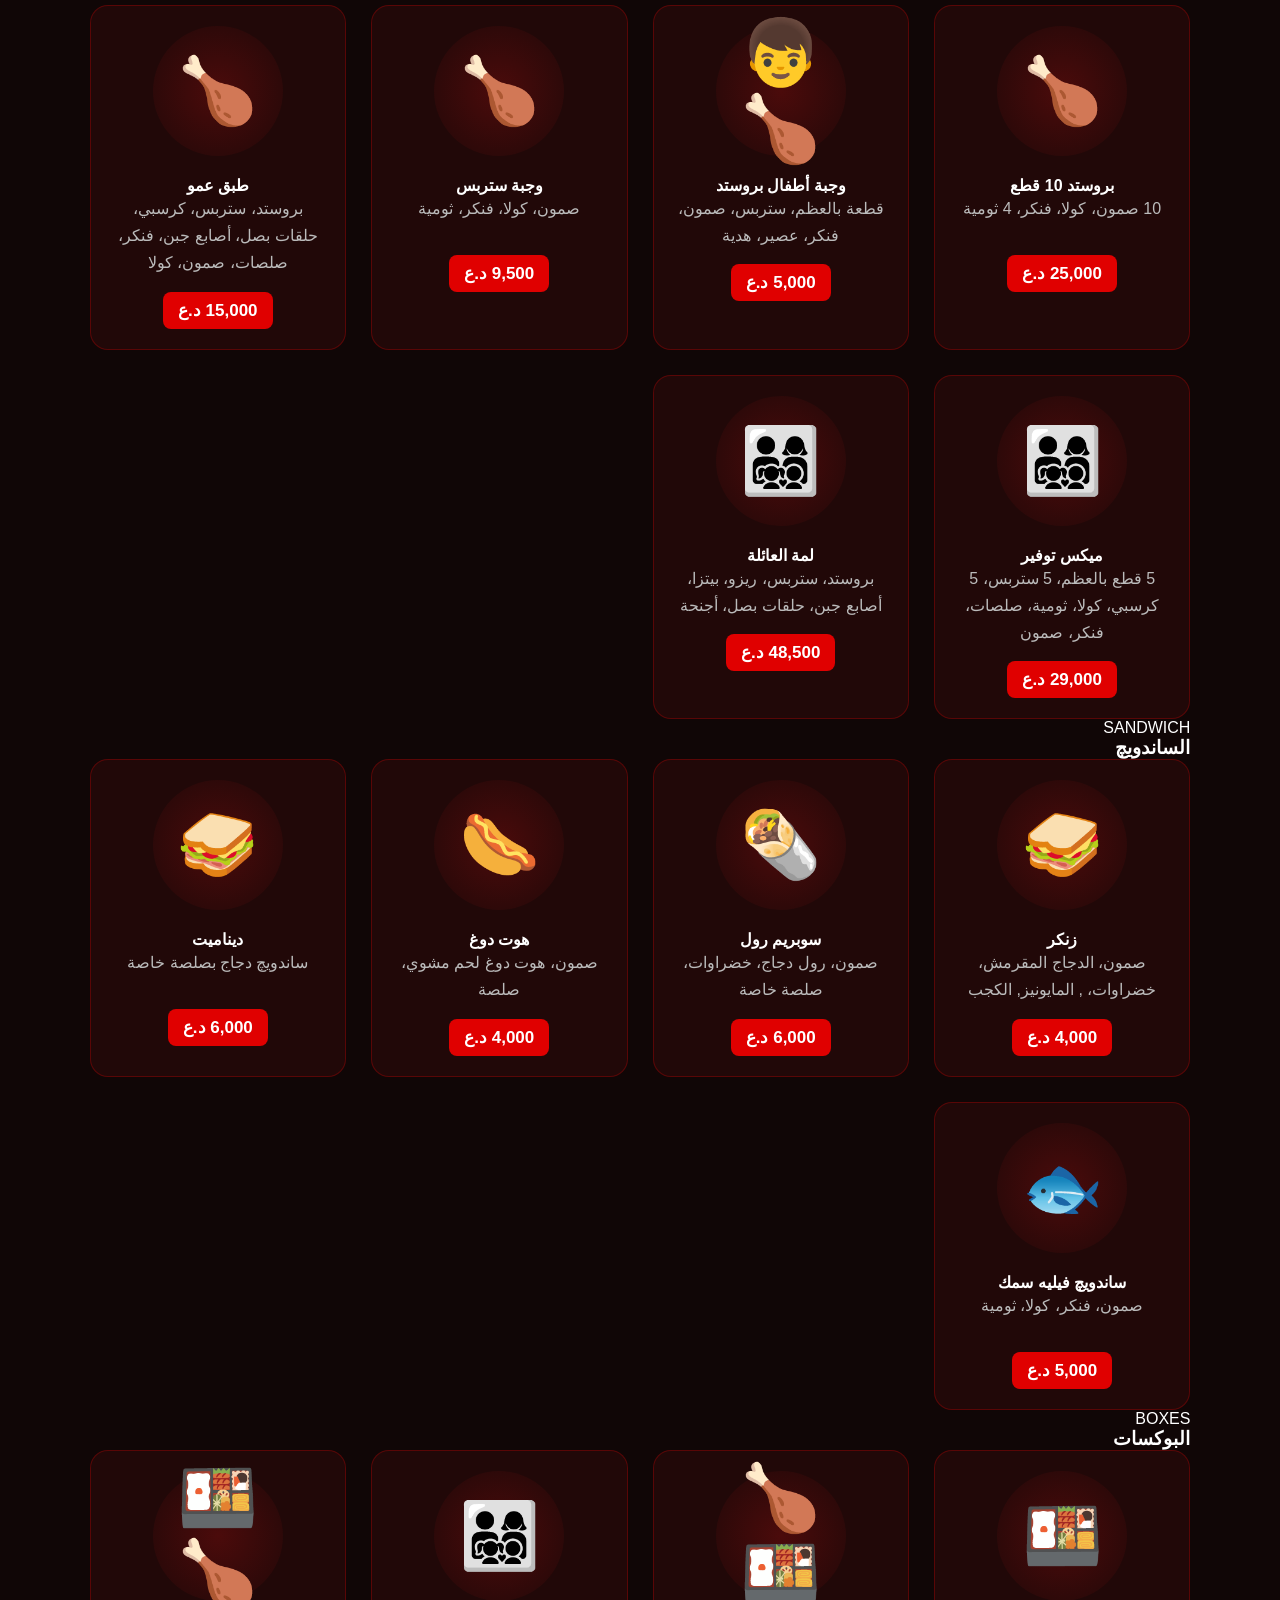
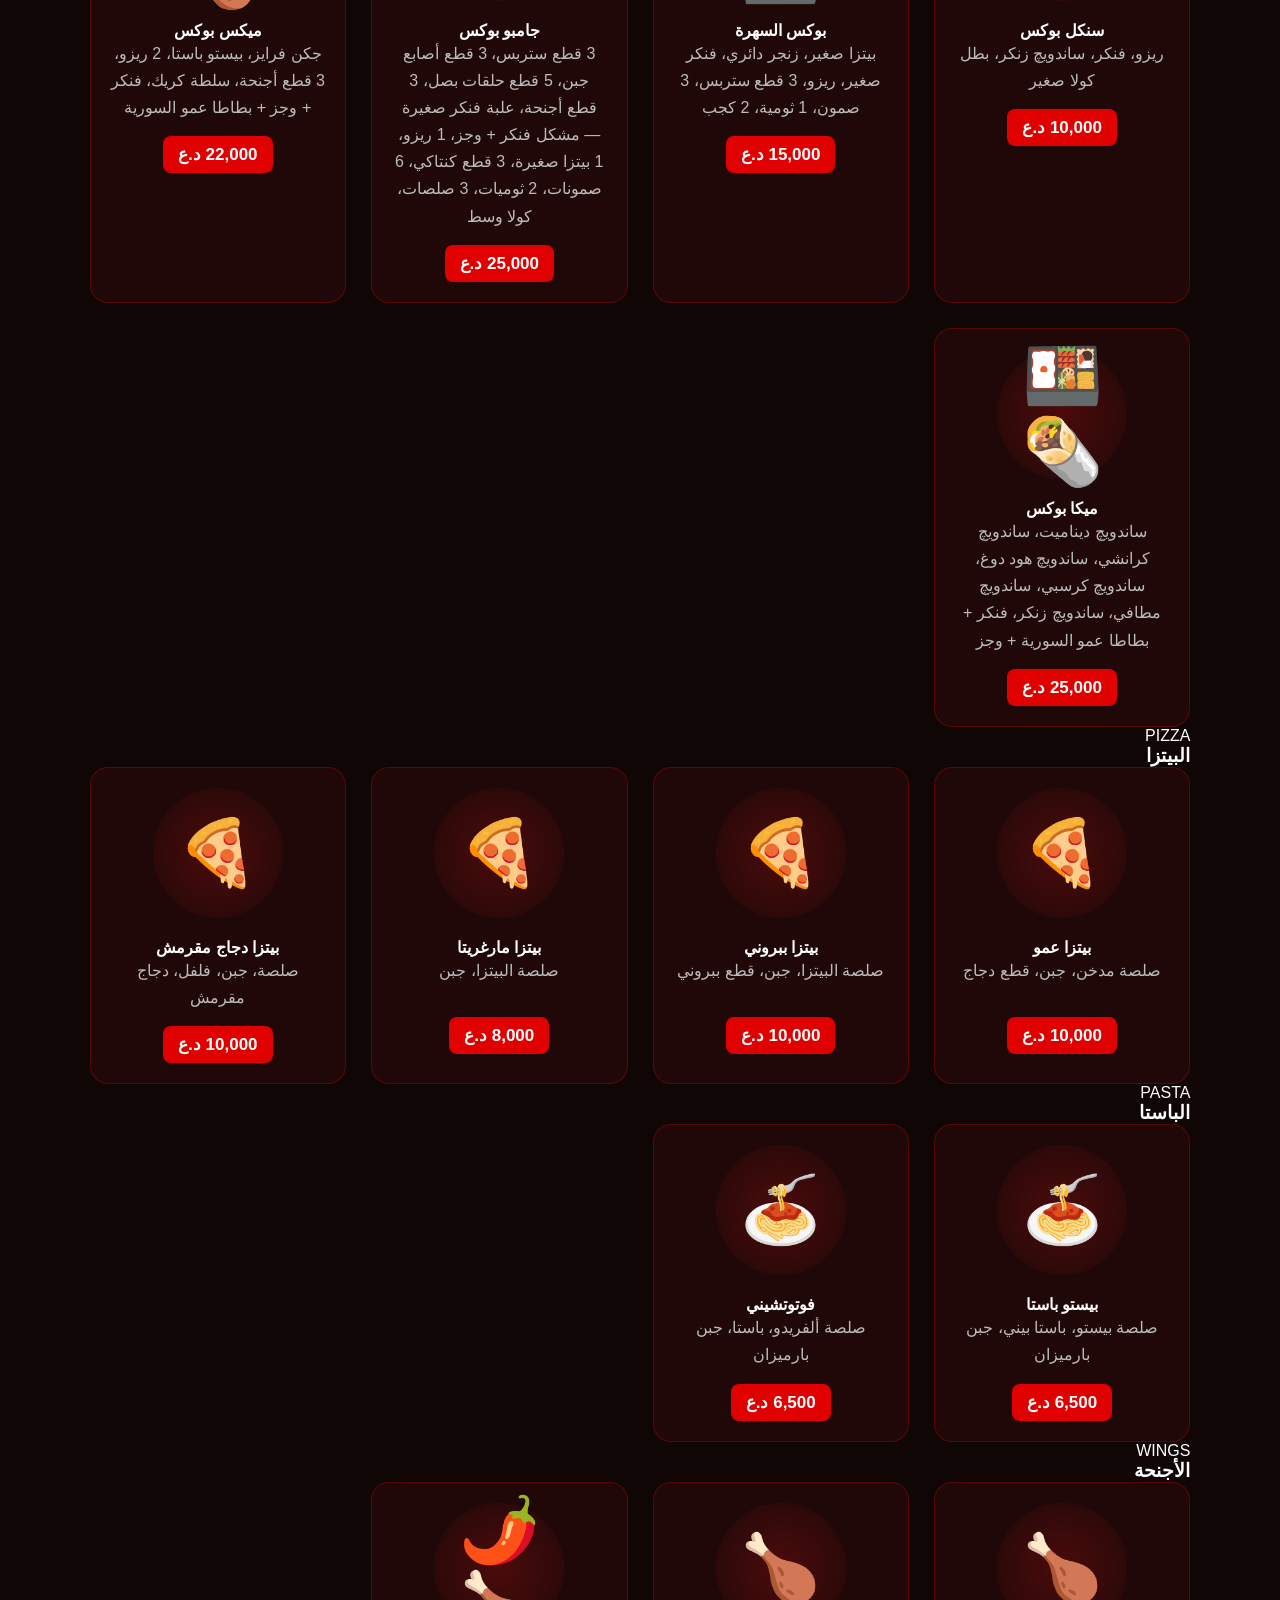
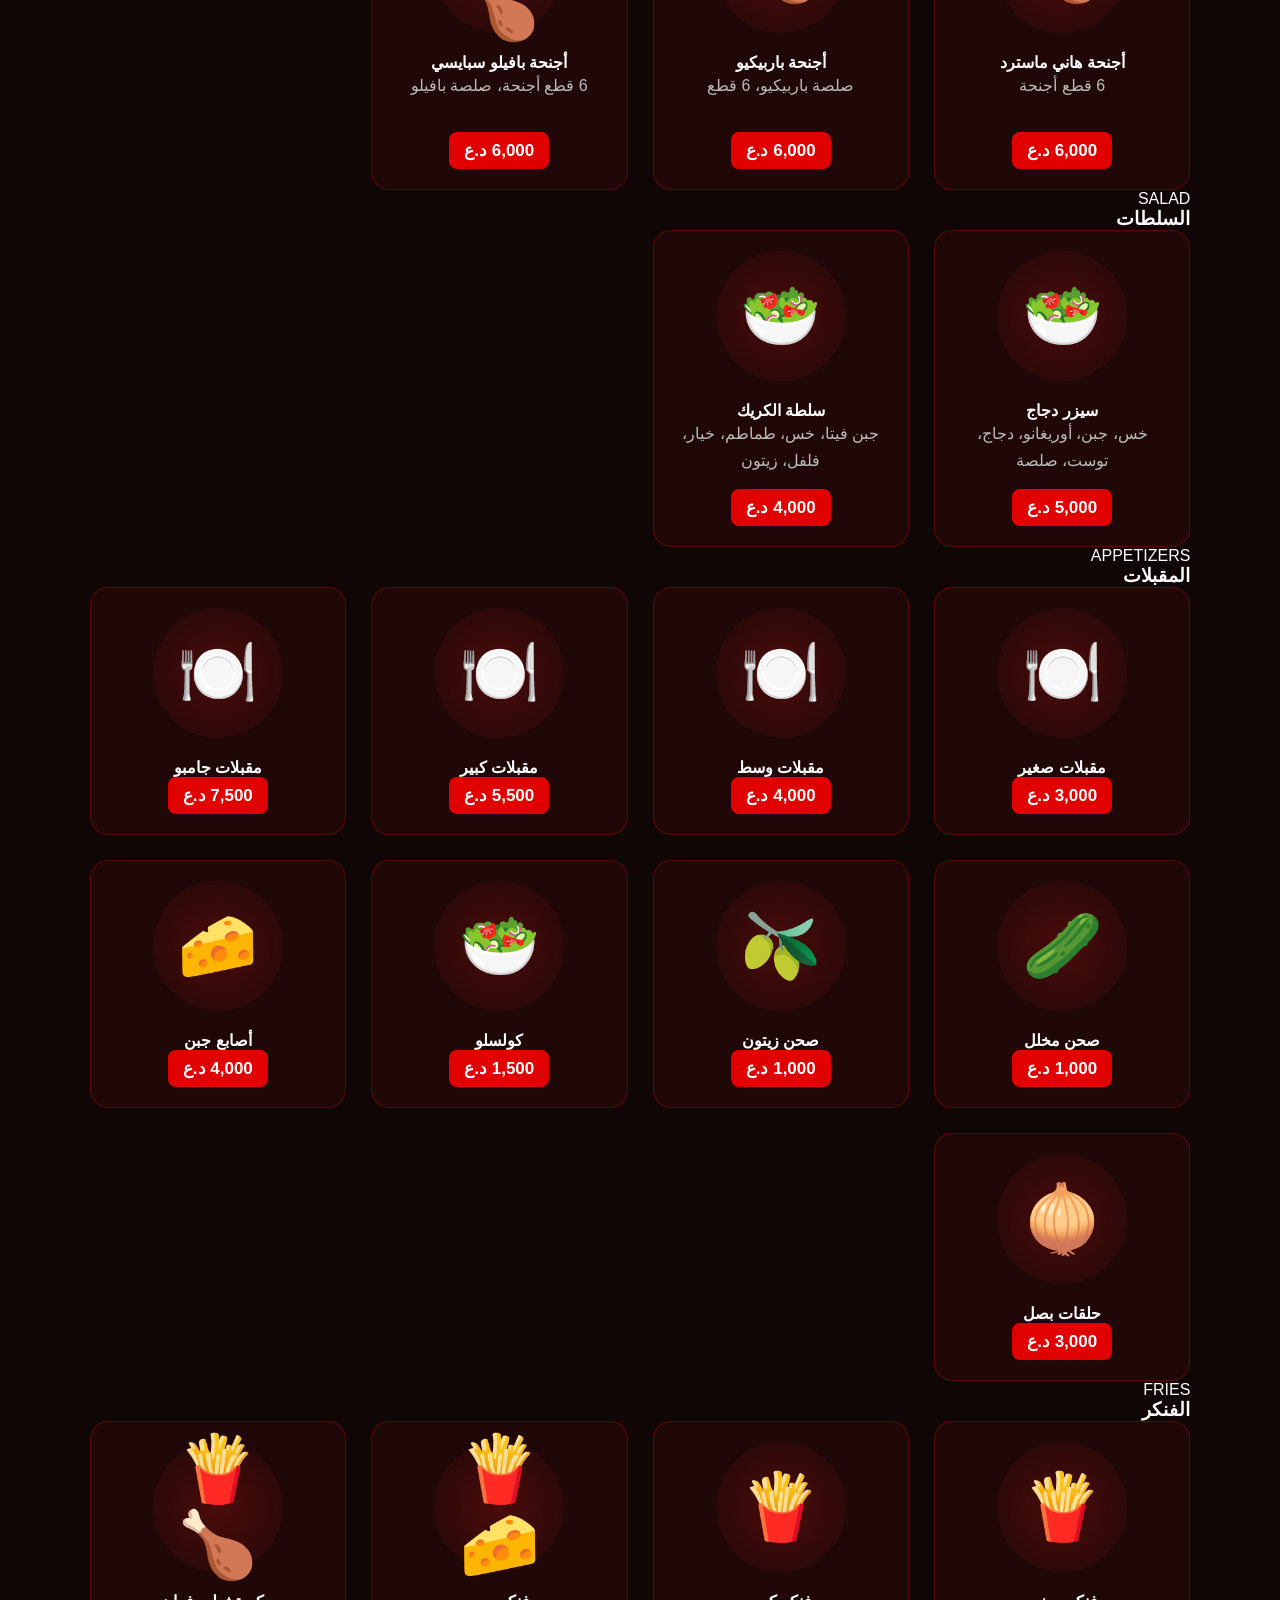
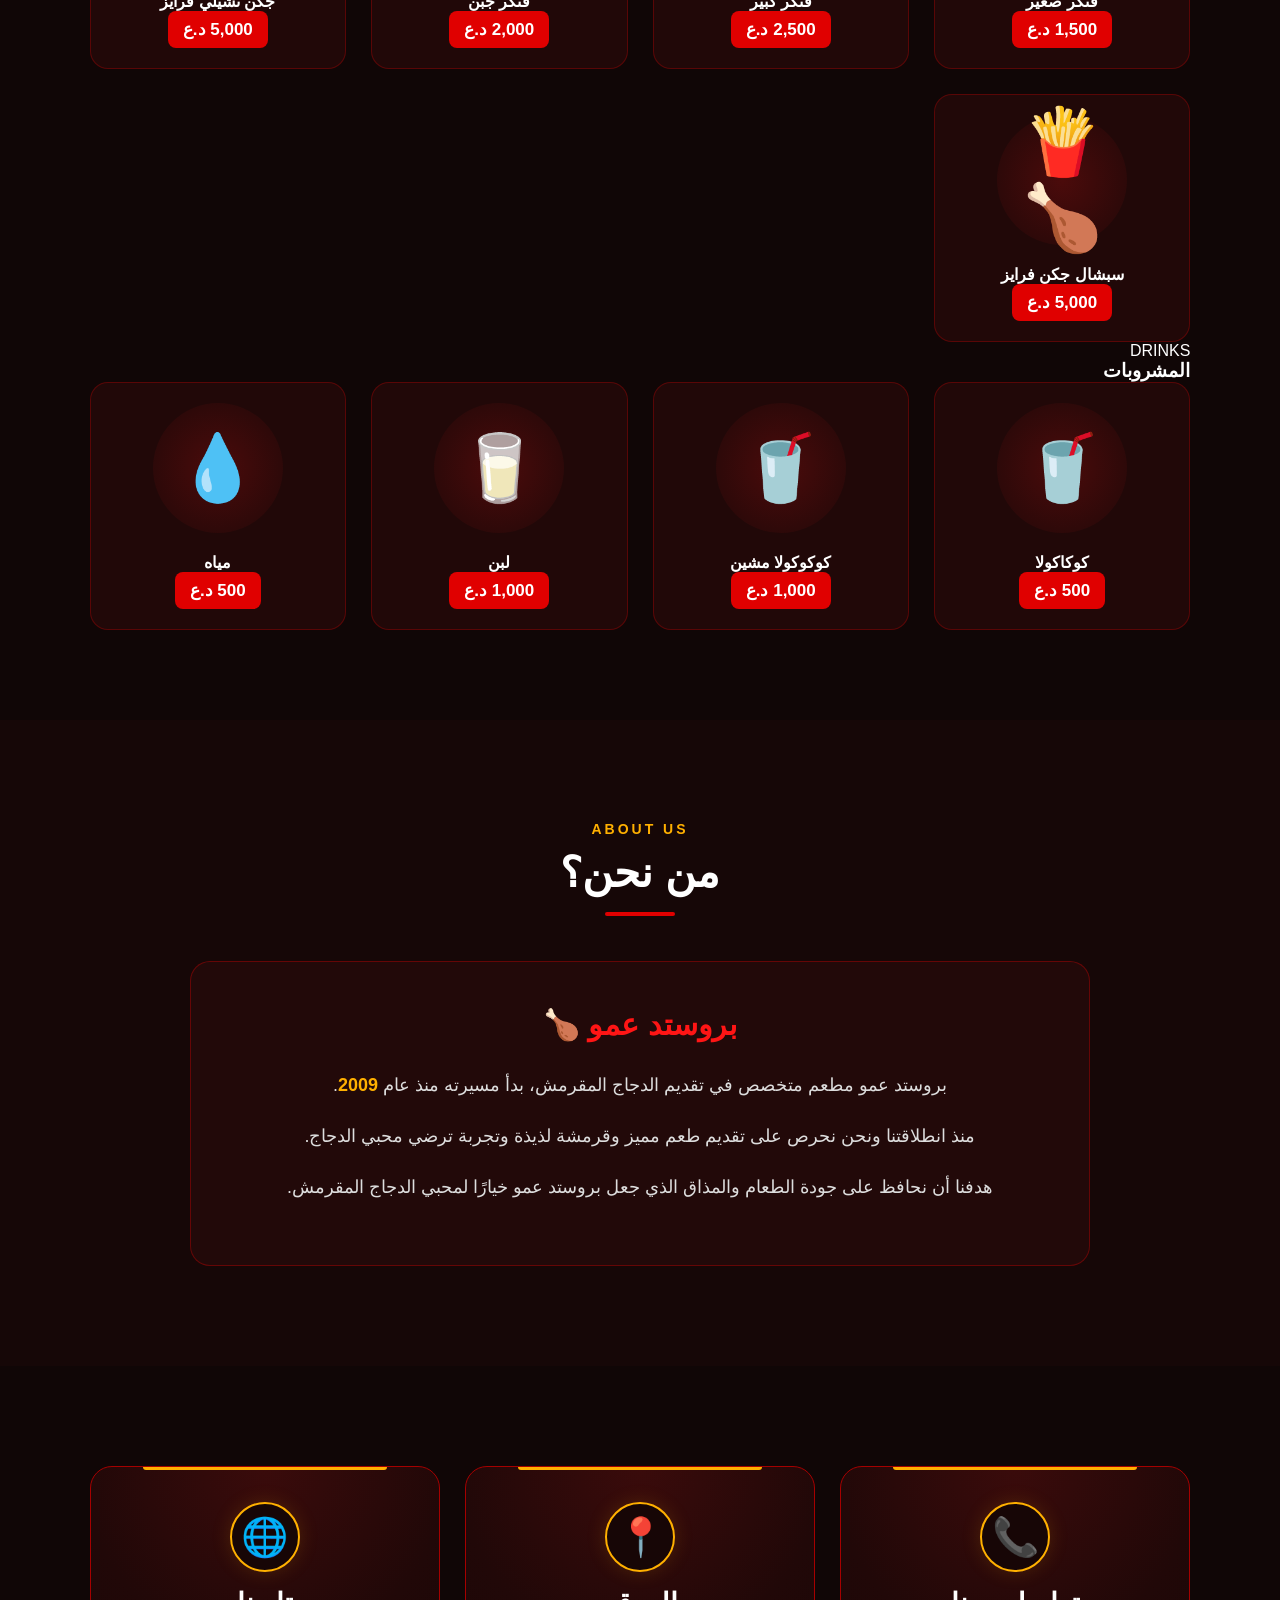
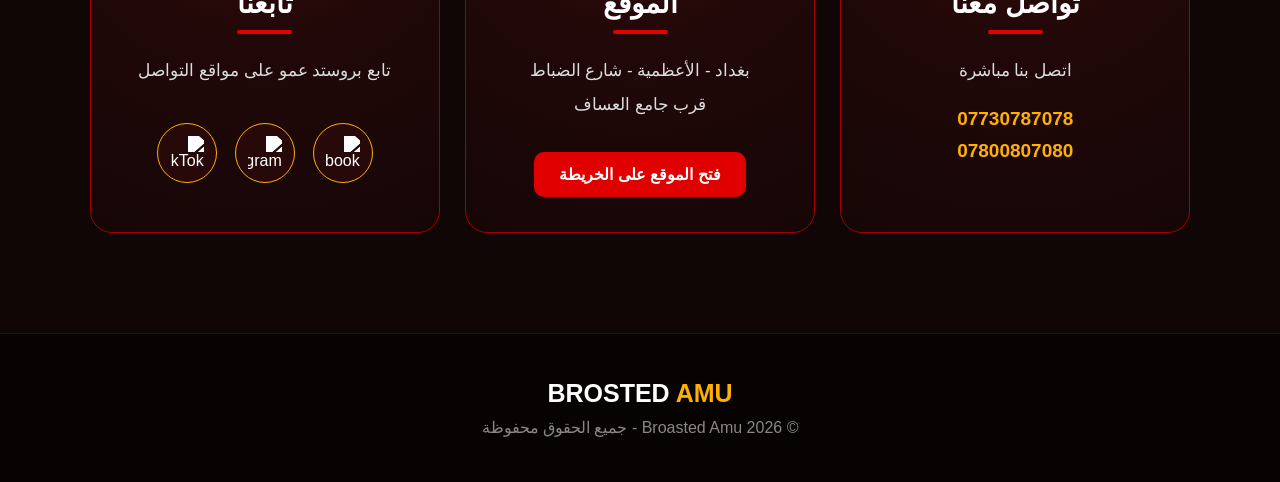
==== commit a8667a5b: "Add files via upload" ====
--- a/index.html
+++ b/index.html
@@ -1289,14 +1289,14 @@
                 <div class="food-card">
                     <div class="food-image">🥤</div>
                     <h4>كوكاكولا</h4>
-                    <strong>750 د.ع</strong>
+                    <strong>500 د.ع</strong>
                 </div>
 
 
                 <div class="food-card">
                     <div class="food-image">🥤</div>
-                    <h4>بيبسي</h4>
-                    <strong>750 د.ع</strong>
+                    <h4>كوكوكولا مشين</h4>
+                    <strong>1,000 د.ع</strong>
                 </div>
 
 
--- a/style.css
+++ b/style.css
@@ -1969,4 +1969,258 @@
         min-height: 320px;
     }
 
+}
+/* =====================================================
+   SOCIAL MEDIA - FINAL FIX
+===================================================== */
+
+.social-section {
+    width: 100%;
+    padding: 90px 7%;
+    background: #100606;
+    box-sizing: border-box;
+}
+
+.social-section .section-title {
+    text-align: center;
+    margin-bottom: 45px;
+}
+
+.social-section .section-title span {
+    display: block;
+    color: #ffb000;
+    font-size: 14px;
+    letter-spacing: 3px;
+    font-weight: bold;
+    margin-bottom: 10px;
+}
+
+.social-section .section-title h2 {
+    color: white;
+    font-size: 42px;
+    margin: 0;
+}
+
+.social-section .section-title p {
+    color: #ddd;
+    font-size: 17px;
+    margin-top: 15px;
+}
+
+
+/* ================= SOCIAL BOX ================= */
+
+.social-big-links {
+    width: 100%;
+    max-width: 1000px;
+
+    margin: 0 auto;
+
+    display: flex;
+
+    justify-content: center;
+
+    align-items: stretch;
+
+    gap: 25px;
+}
+
+
+/* ================= EACH SOCIAL BOX ================= */
+
+.social-big-links a {
+    flex: 1;
+
+    min-height: 190px;
+
+    padding: 25px;
+
+    display: flex;
+
+    flex-direction: column;
+
+    justify-content: center;
+
+    align-items: center;
+
+    gap: 15px;
+
+    color: white;
+
+    background:
+        radial-gradient(
+            circle at center,
+            #280909 0%,
+            #1b0707 70%
+        );
+
+    border: 1px solid #8d0000;
+
+    border-radius: 20px;
+
+    text-decoration: none;
+
+    box-sizing: border-box;
+
+    transition: all 0.35s ease;
+}
+
+
+/* ================= ICON CIRCLE ================= */
+
+.social-big-links a img {
+    width: 75px;
+    height: 75px;
+
+    object-fit: contain;
+
+    display: block;
+
+    padding: 15px;
+
+    box-sizing: border-box;
+
+    background: #160606;
+
+    border: 2px solid #ffb000;
+
+    border-radius: 50%;
+}
+
+
+/* ================= SOCIAL NAME ================= */
+
+.social-big-links a span {
+    color: white;
+
+    font-size: 18px;
+
+    font-weight: bold;
+}
+
+
+/* ================= HOVER ================= */
+
+.social-big-links a:hover {
+    transform: translateY(-8px);
+
+    border-color: #ffb000;
+
+    background:
+        radial-gradient(
+            circle at center,
+            #4a0909 0%,
+            #210707 70%
+        );
+
+    box-shadow:
+        0 12px 30px rgba(255, 0, 0, 0.25);
+}
+
+.social-big-links a:hover img {
+    border-color: #ff1515;
+
+    transform: scale(1.08);
+}
+
+
+/* =====================================================
+   MOBILE
+===================================================== */
+
+@media (max-width: 700px) {
+
+    .social-section {
+        padding: 65px 15px;
+    }
+
+    .social-section .section-title {
+        margin-bottom: 30px;
+    }
+
+    .social-section .section-title h2 {
+        font-size: 32px;
+    }
+
+    .social-section .section-title p {
+        font-size: 15px;
+    }
+
+
+    /* المربعات تبقى موجودة */
+    .social-big-links {
+        width: 100%;
+
+        display: flex;
+
+        flex-direction: row;
+
+        justify-content: center;
+
+        align-items: stretch;
+
+        gap: 8px;
+    }
+
+
+    .social-big-links a {
+        min-height: 125px;
+
+        padding: 10px 5px;
+
+        border-radius: 15px;
+
+        gap: 8px;
+    }
+
+
+    .social-big-links a img {
+        width: 48px;
+        height: 48px;
+
+        padding: 9px;
+
+        border-width: 2px;
+    }
+
+
+    .social-big-links a span {
+        font-size: 11px;
+    }
+
+}
+
+
+/* =====================================================
+   VERY SMALL PHONES
+===================================================== */
+
+@media (max-width: 400px) {
+
+    .social-section {
+        padding-left: 10px;
+        padding-right: 10px;
+    }
+
+    .social-big-links {
+        gap: 6px;
+    }
+
+    .social-big-links a {
+        min-height: 115px;
+
+        padding: 8px 3px;
+    }
+
+    .social-big-links a img {
+        width: 42px;
+        height: 42px;
+
+        padding: 7px;
+    }
+
+    .social-big-links a span {
+        font-size: 10px;
+    }
+
 }
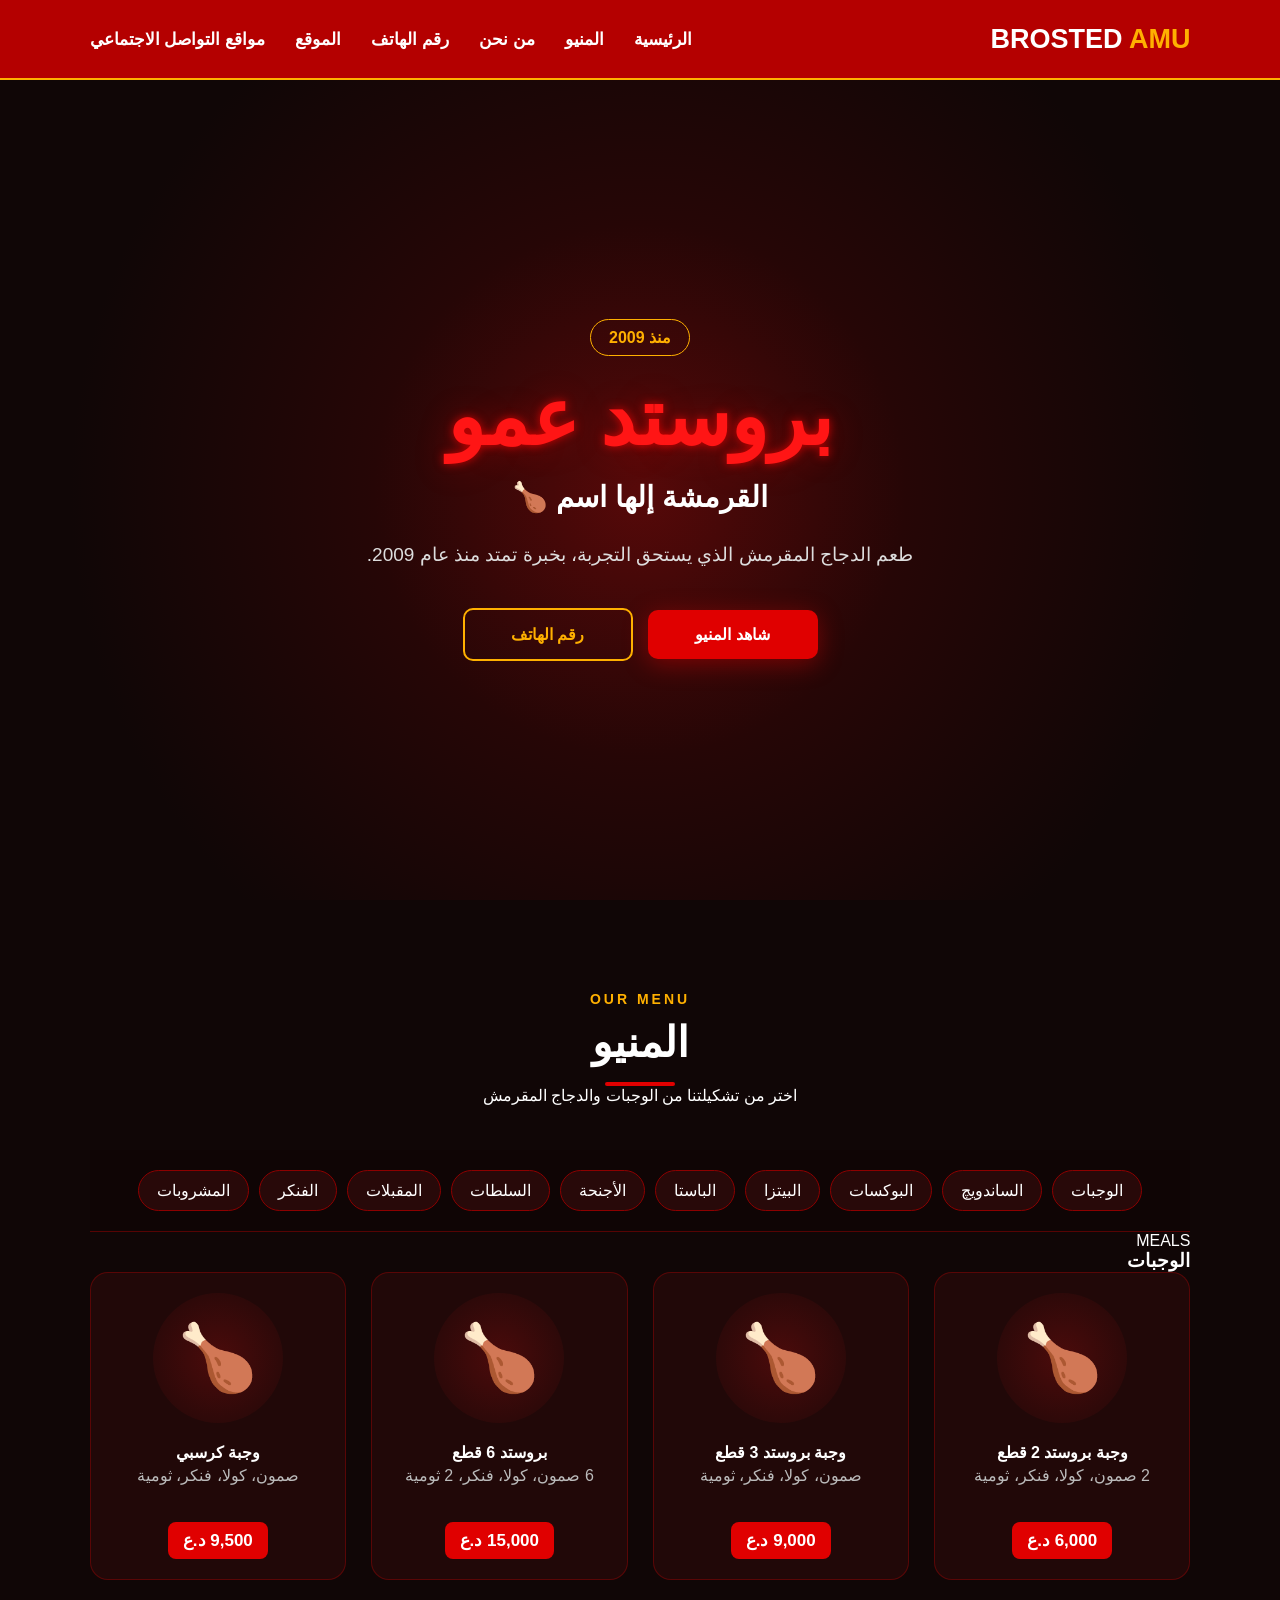
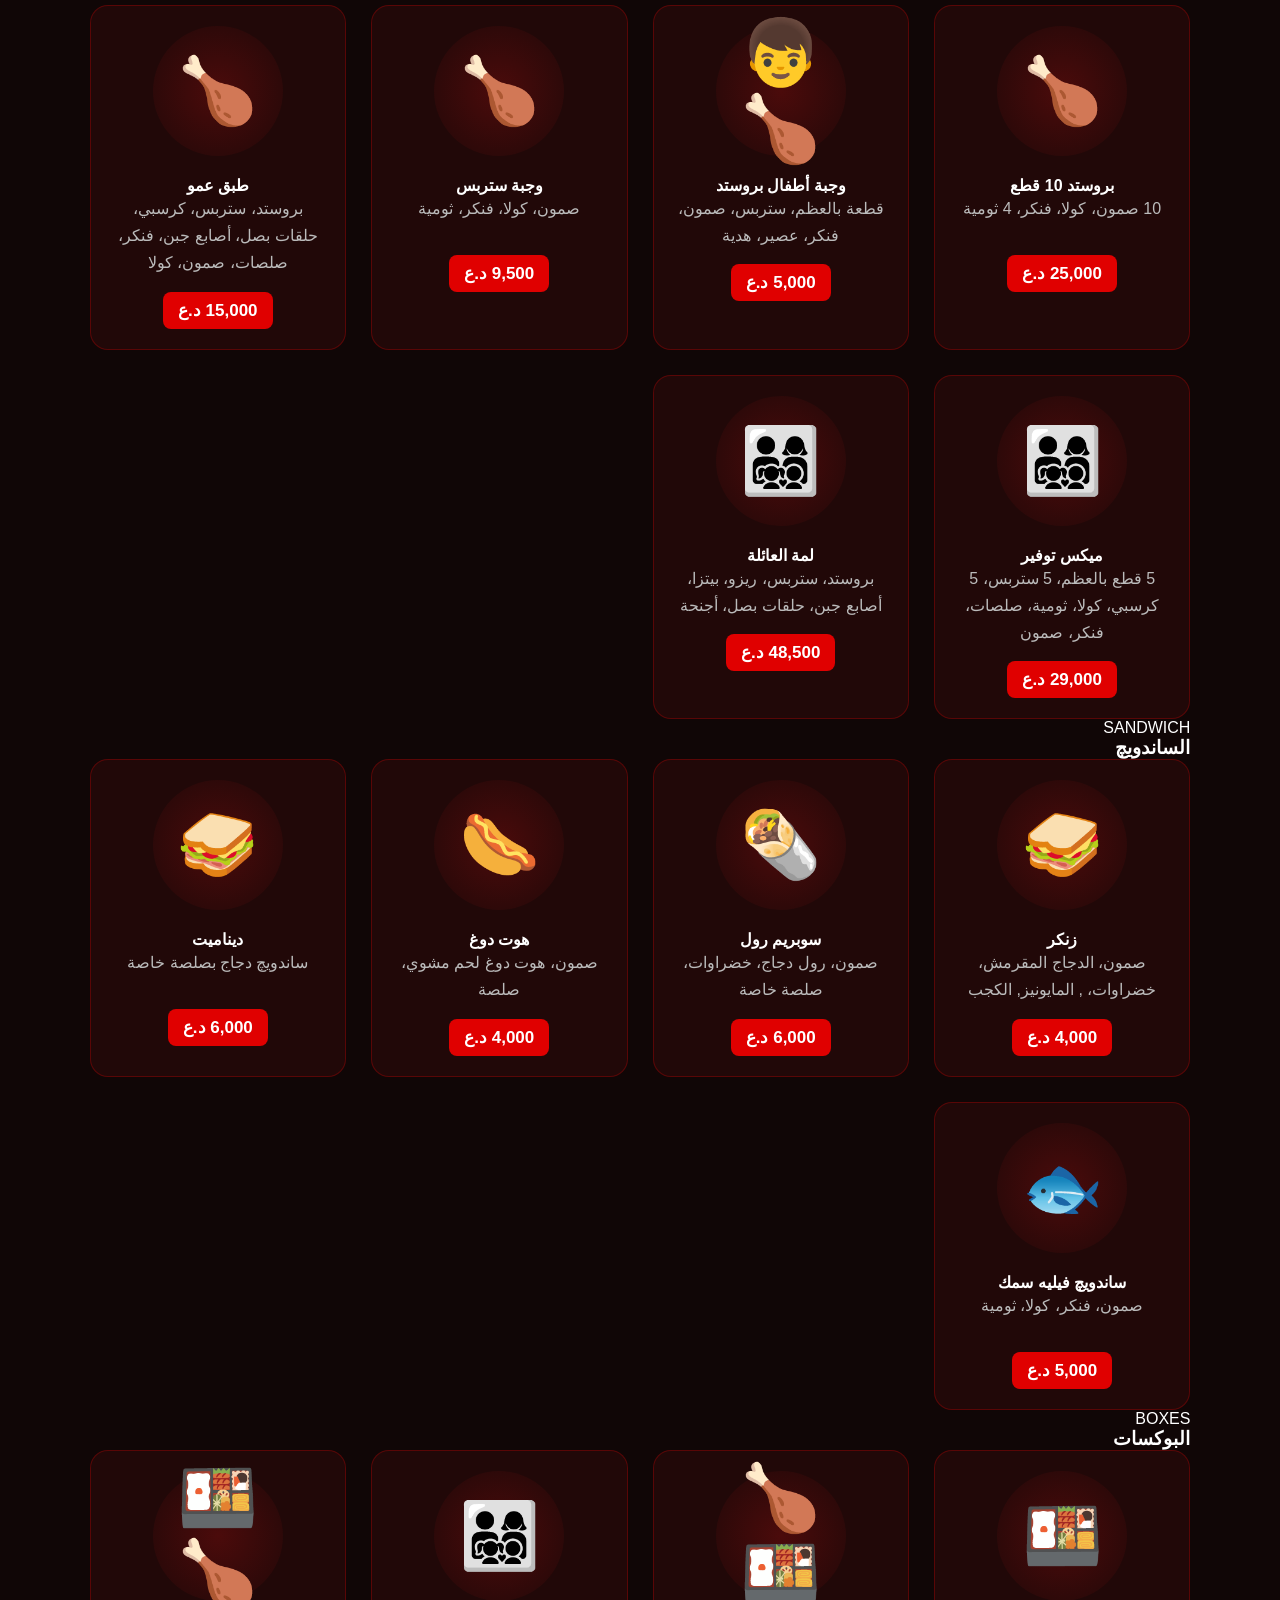
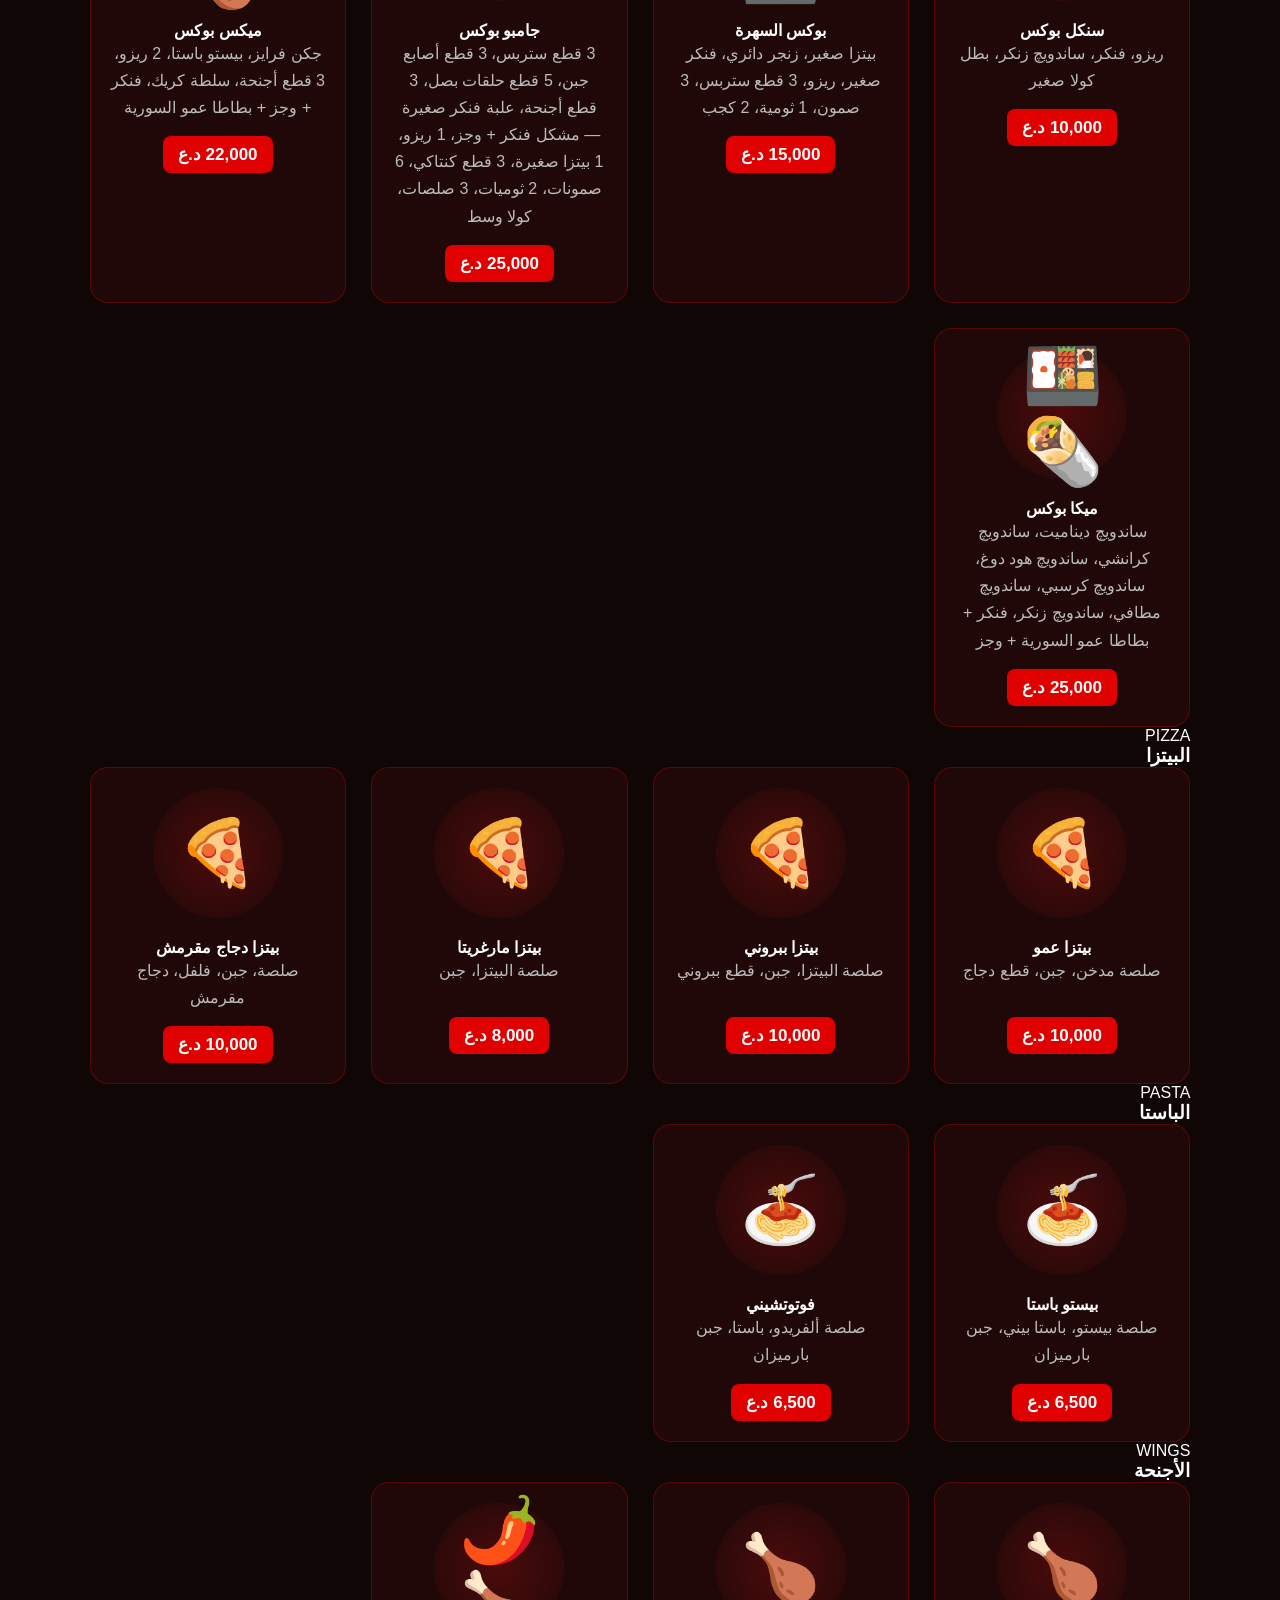
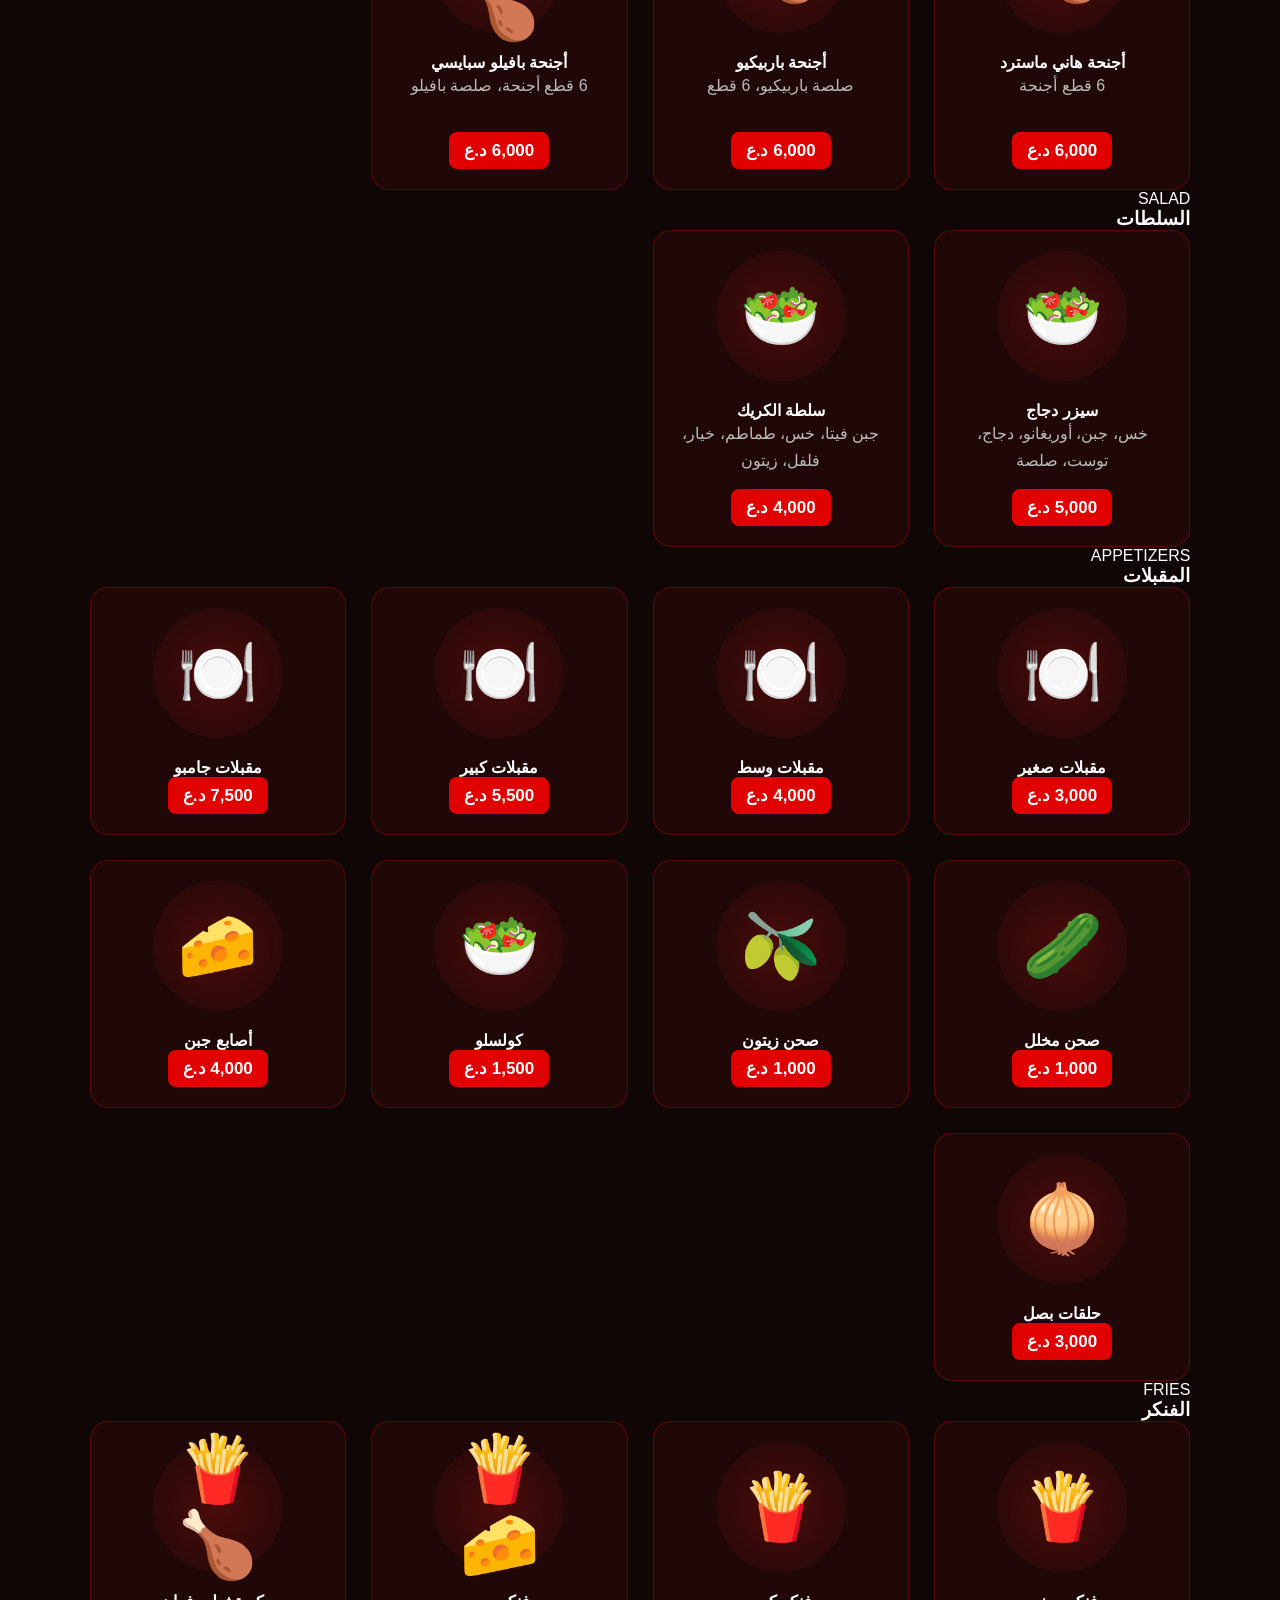
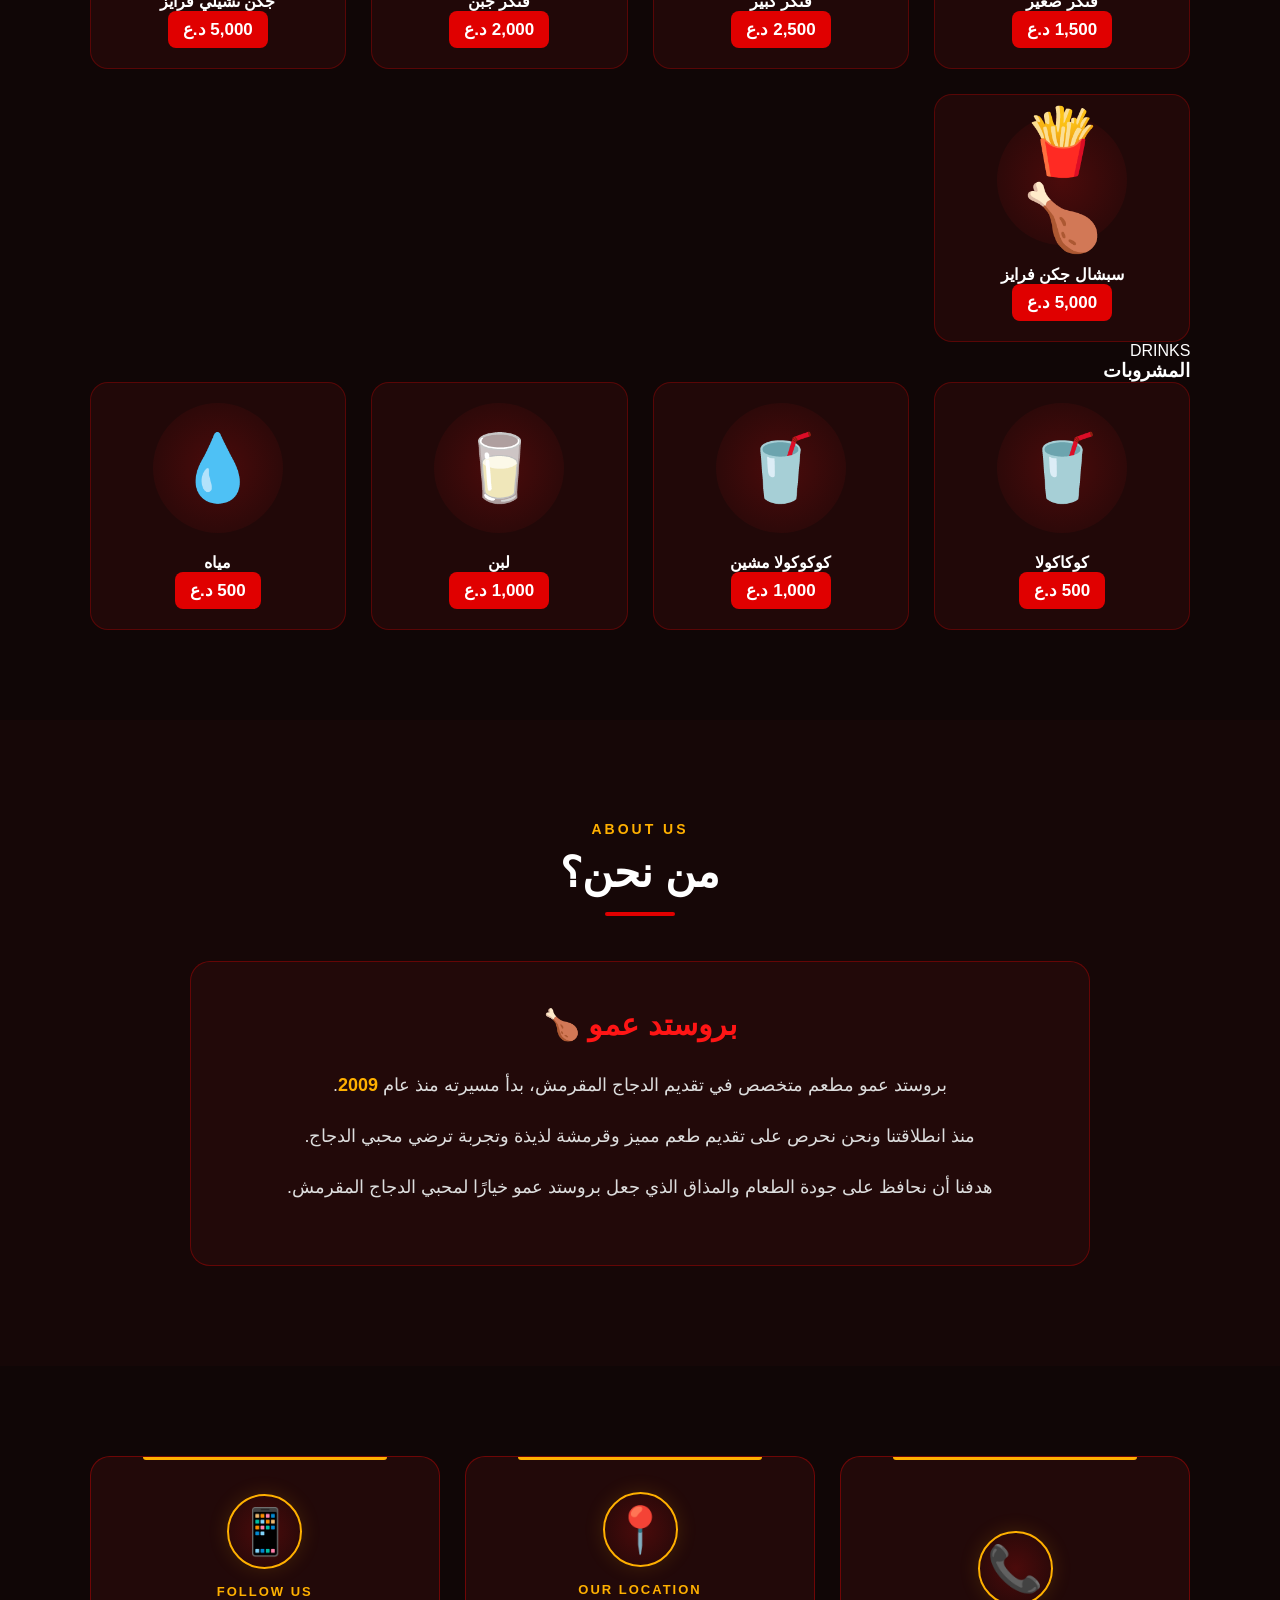
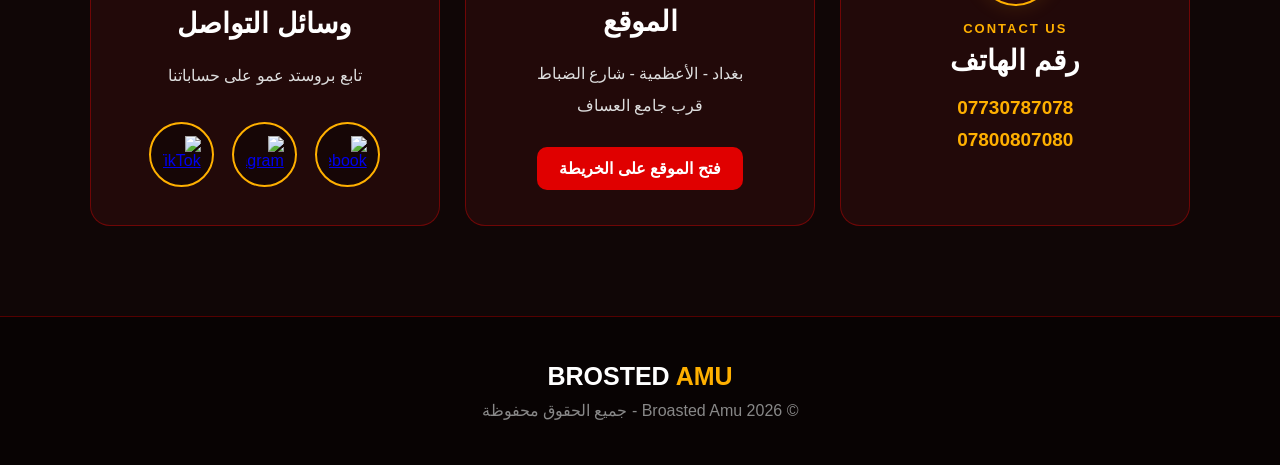
==== commit d1b6a367: "Add files via upload" ====
--- a/index.html
+++ b/index.html
@@ -31,36 +31,21 @@
 
         <div class="nav-links">
 
-            <a href="#home">
-                الرئيسية
-            </a>
-
-            <a href="#menu">
-                المنيو
-            </a>
-
-            <a href="#about">
-                من نحن
-            </a>
-
-            <a href="#contact">
-              رقم الهاتف
-            </a>
-
-            <a href="#location">
-                الموقع
-            </a>
-
-            <a href="#social">
-               منصات التواصل الاجتماعي
-            </a>
-
-        </div>
+    <a href="#home">الرئيسية</a>
+
+    <a href="#menu">المنيو</a>
+
+    <a href="#about">من نحن</a>
+
+    <a href="#contact">رقم الهاتف</a>
+
+    <a href="#location">الموقع</a>
+
+    <a href="#social">مواقع التواصل الاجتماعي</a>
+
+</div>
 
     </nav>
-
-
-
    <!-- =====================================================
      HOME
 ====================================================== -->
@@ -1380,13 +1365,13 @@
 
 <!-- =====================================================
      CONTACT / LOCATION / SOCIAL
-====================================================== -->
+===================================================== -->
 
 <section class="info-section">
 
-    <div class="info-grid">
-
-        <!-- ================= CONTACT ================= -->
+    <div class="info-row">
+
+        <!-- رقم الهاتف -->
 
         <div class="info-card" id="contact">
 
@@ -1394,40 +1379,44 @@
                 📞
             </div>
 
+            <span class="info-small">
+                CONTACT US
+            </span>
+
             <h2>
-                تواصل معنا
+                رقم الهاتف
             </h2>
 
-            <span class="info-line"></span>
-
-            <p>
-                اتصل بنا مباشرة
-            </p>
-
-            <a href="tel:07730787078" class="phone-link">
-                07730787078
-            </a>
-
-            <a href="tel:07800807080" class="phone-link">
-                07800807080
-            </a>
-
-        </div>
-
-
-        <!-- ================= LOCATION ================= -->
+            <div class="phone-numbers">
+
+                <a href="tel:07730787078">
+                    07730787078
+                </a>
+
+                <a href="tel:07800807080">
+                    07800807080
+                </a>
+
+            </div>
+
+        </div>
+
+
+        <!-- الموقع -->
 
         <div class="info-card" id="location">
 
             <div class="info-icon">
                 📍
             </div>
+
+            <span class="info-small">
+                OUR LOCATION
+            </span>
 
             <h2>
                 الموقع
             </h2>
-
-            <span class="info-line"></span>
 
             <p>
                 بغداد - الأعظمية - شارع الضباط
@@ -1448,35 +1437,32 @@
         </div>
 
 
-        <!-- ================= SOCIAL ================= -->
+        <!-- السوشال ميديا -->
 
         <div class="info-card" id="social">
 
             <div class="info-icon">
-                🌐
-            </div>
+                📱
+            </div>
+
+            <span class="info-small">
+                FOLLOW US
+            </span>
 
             <h2>
-                تابعنا
+                وسائل التواصل
             </h2>
 
-            <span class="info-line"></span>
-
             <p>
-                تابع بروستد عمو على مواقع التواصل
+                تابع بروستد عمو على حساباتنا
             </p>
 
-
             <div class="social-icons">
-
-                <!-- FACEBOOK -->
 
                 <a
                     href="https://www.facebook.com/share/1LF6AsHV7f/?mibextid=wwXIfr"
                     target="_blank"
-                    rel="noopener noreferrer"
-                    class="social-icon"
-                    title="Facebook">
+                    rel="noopener noreferrer">
 
                     <img
                         src="images/facebook.png"
@@ -1485,14 +1471,10 @@
                 </a>
 
 
-                <!-- INSTAGRAM -->
-
                 <a
                     href="https://www.instagram.com/broastedamu/"
                     target="_blank"
-                    rel="noopener noreferrer"
-                    class="social-icon"
-                    title="Instagram">
+                    rel="noopener noreferrer">
 
                     <img
                         src="images/instagram.png"
@@ -1501,17 +1483,13 @@
                 </a>
 
 
-                <!-- TIKTOK -->
-
                 <a
                     href="https://www.tiktok.com/@broastedamu"
                     target="_blank"
-                    rel="noopener noreferrer"
-                    class="social-icon"
-                    title="TikTok">
+                    rel="noopener noreferrer">
 
                     <img
-                        src="images/tik-tok.png"
+                        src="images/tiktok.png"
                         alt="TikTok">
 
                 </a>
@@ -1523,8 +1501,6 @@
     </div>
 
 </section>
-
-
     <!-- =====================================================
          FOOTER
     ====================================================== -->
--- a/style.css
+++ b/style.css
@@ -2223,4 +2223,567 @@
         font-size: 10px;
     }
 
+}
+/* =====================================================
+   INFO SECTION
+   PHONE + LOCATION + SOCIAL
+===================================================== */
+
+.info-section {
+
+    padding: 100px 7%;
+
+    background: #100606;
+
+}
+
+
+/* ================= GRID ================= */
+
+.info-grid {
+
+    max-width: 1200px;
+
+    margin: auto;
+
+    display: grid;
+
+    grid-template-columns:
+        repeat(3, 1fr);
+
+    gap: 25px;
+
+    align-items: stretch;
+
+}
+
+
+/* ================= CARD ================= */
+
+.info-card {
+
+    min-height: 350px;
+
+    padding: 40px 25px;
+
+    background:
+        linear-gradient(
+            145deg,
+            #220909,
+            #160606
+        );
+
+    border:
+        1px solid #8d0000;
+
+    border-radius: 22px;
+
+    text-align: center;
+
+    display: flex;
+
+    flex-direction: column;
+
+    align-items: center;
+
+    justify-content: flex-start;
+
+    transition: 0.35s ease;
+
+    position: relative;
+
+    overflow: hidden;
+
+}
+
+
+/* لمعة خفيفة أعلى المربع */
+
+.info-card::before {
+
+    content: "";
+
+    position: absolute;
+
+    top: 0;
+
+    left: 15%;
+
+    right: 15%;
+
+    height: 3px;
+
+    background: #ffb000;
+
+    border-radius: 0 0 10px 10px;
+
+}
+
+
+/* Hover */
+
+.info-card:hover {
+
+    transform: translateY(-8px);
+
+    border-color: #ff1515;
+
+    box-shadow:
+        0 15px 35px rgba(255, 0, 0, 0.20);
+
+}
+
+
+/* ================= ICON ================= */
+
+.info-icon {
+
+    width: 75px;
+
+    height: 75px;
+
+    margin-bottom: 20px;
+
+    display: flex;
+
+    align-items: center;
+
+    justify-content: center;
+
+    font-size: 40px;
+
+    border:
+        2px solid #ffb000;
+
+    border-radius: 50%;
+
+    background:
+        radial-gradient(
+            circle,
+            #4b0b0b,
+            #210808
+        );
+
+    box-shadow:
+        0 0 20px rgba(255, 176, 0, 0.15);
+
+}
+
+
+/* ================= TITLE ================= */
+
+.info-card h3 {
+
+    color: #ff1515;
+
+    font-size: 25px;
+
+    margin-bottom: 15px;
+
+}
+
+
+/* ================= TEXT ================= */
+
+.info-card p {
+
+    color: #ddd;
+
+    font-size: 16px;
+
+    line-height: 1.9;
+
+    margin-bottom: 15px;
+
+}
+
+
+/* ================= PHONE LINKS ================= */
+
+.info-card > a:not(.info-button) {
+
+    color: #ffb000;
+
+    text-decoration: none;
+
+    font-size: 19px;
+
+    font-weight: bold;
+
+    margin: 5px 0;
+
+    transition: 0.3s ease;
+
+}
+
+
+.info-card > a:not(.info-button):hover {
+
+    color: #ffffff;
+
+    transform: scale(1.05);
+
+}
+
+
+/* ================= MAP BUTTON ================= */
+
+.info-button {
+
+    display: inline-block;
+
+    margin-top: 15px;
+
+    padding: 12px 25px;
+
+    background: #e00000;
+
+    color: white;
+
+    text-decoration: none;
+
+    font-weight: bold;
+
+    border-radius: 10px;
+
+    transition: 0.3s ease;
+
+}
+
+
+.info-button:hover {
+
+    background: #ff2020;
+
+    transform: translateY(-4px);
+
+    box-shadow:
+        0 8px 20px rgba(255, 0, 0, 0.30);
+
+}
+
+
+/* ================= SOCIAL ICONS ================= */
+
+.social-icons {
+
+    display: flex;
+
+    justify-content: center;
+
+    align-items: center;
+
+    gap: 18px;
+
+    margin-top: 15px;
+
+}
+
+
+.social-icons a {
+
+    width: 60px;
+
+    height: 60px;
+
+    display: flex;
+
+    align-items: center;
+
+    justify-content: center;
+
+    background: #280909;
+
+    border:
+        1px solid #ffb000;
+
+    border-radius: 50%;
+
+    transition: 0.3s ease;
+
+}
+
+
+.social-icons a:hover {
+
+    background: #e00000;
+
+    transform: translateY(-6px) scale(1.08);
+
+    box-shadow:
+        0 8px 20px rgba(255, 0, 0, 0.30);
+
+}
+
+
+.social-icons img {
+
+    width: 35px;
+
+    height: 35px;
+
+    object-fit: contain;
+
+    display: block;
+
+}
+
+
+/* =====================================================
+   MOBILE
+===================================================== */
+
+@media (max-width: 900px) {
+
+    .info-grid {
+
+        grid-template-columns:
+            1fr;
+
+        max-width: 500px;
+
+    }
+
+    .info-card {
+
+        min-height: 320px;
+
+    }
+
+}
+/* =====================================================
+   PHONE / LOCATION / SOCIAL
+   THREE BOXES IN ONE ROW
+===================================================== */
+
+.info-section {
+    width: 100%;
+    padding: 90px 7%;
+    background: #100606;
+}
+
+.info-row {
+    max-width: 1200px;
+    margin: auto;
+
+    display: grid;
+
+    grid-template-columns: repeat(3, 1fr);
+
+    gap: 25px;
+}
+
+
+/* ================= BOX ================= */
+
+.info-card {
+    min-height: 330px;
+
+    padding: 35px 25px;
+
+    text-align: center;
+
+    background: #220909;
+
+    border: 1px solid rgba(255, 0, 0, 0.35);
+
+    border-radius: 20px;
+
+    display: flex;
+
+    flex-direction: column;
+
+    align-items: center;
+
+    justify-content: center;
+
+    transition: 0.35s ease;
+}
+
+
+.info-card:hover {
+    transform: translateY(-8px);
+
+    border-color: #ff1515;
+
+    box-shadow:
+        0 15px 35px rgba(255, 0, 0, 0.18);
+}
+
+
+/* ================= ICON ================= */
+
+.info-icon {
+    font-size: 45px;
+
+    margin-bottom: 15px;
+}
+
+
+/* ================= SMALL TITLE ================= */
+
+.info-small {
+    color: #ffb000;
+
+    font-size: 13px;
+
+    letter-spacing: 2px;
+
+    font-weight: bold;
+
+    margin-bottom: 8px;
+}
+
+
+/* ================= TITLE ================= */
+
+.info-card h2 {
+    color: white;
+
+    font-size: 28px;
+
+    margin-bottom: 20px;
+}
+
+
+/* ================= TEXT ================= */
+
+.info-card p {
+    color: #ddd;
+
+    line-height: 2;
+
+    font-size: 16px;
+
+    margin-bottom: 20px;
+}
+
+
+/* ================= PHONE ================= */
+
+.phone-numbers {
+    display: flex;
+
+    flex-direction: column;
+
+    gap: 10px;
+}
+
+.phone-numbers a {
+    color: #ffb000;
+
+    text-decoration: none;
+
+    font-size: 19px;
+
+    font-weight: bold;
+
+    transition: 0.3s ease;
+}
+
+.phone-numbers a:hover {
+    color: #ff1515;
+
+    transform: scale(1.05);
+}
+
+
+/* ================= LOCATION BUTTON ================= */
+
+.info-button {
+    display: inline-block;
+
+    margin-top: 5px;
+
+    padding: 12px 22px;
+
+    background: #e00000;
+
+    color: white;
+
+    text-decoration: none;
+
+    border-radius: 10px;
+
+    font-weight: bold;
+
+    transition: 0.3s ease;
+}
+
+.info-button:hover {
+    background: #ffb000;
+
+    color: #160606;
+
+    transform: translateY(-3px);
+}
+
+
+/* ================= SOCIAL ICONS ================= */
+
+.social-icons {
+    display: flex;
+
+    justify-content: center;
+
+    align-items: center;
+
+    gap: 18px;
+
+    margin-top: 10px;
+}
+
+
+.social-icons a {
+    width: 65px;
+
+    height: 65px;
+
+    display: flex;
+
+    align-items: center;
+
+    justify-content: center;
+
+    border: 2px solid #ffb000;
+
+    border-radius: 50%;
+
+    background: #160606;
+
+    transition: 0.3s ease;
+}
+
+
+.social-icons a:hover {
+    background: #b40000;
+
+    transform: translateY(-6px) scale(1.05);
+
+    box-shadow:
+        0 8px 20px rgba(255, 0, 0, 0.35);
+}
+
+
+.social-icons img {
+    width: 38px;
+
+    height: 38px;
+
+    object-fit: contain;
+}
+
+
+/* ================= MOBILE ================= */
+
+@media (max-width: 900px) {
+
+    .info-row {
+        grid-template-columns: 1fr;
+    }
+
+    .info-card {
+        min-height: 300px;
+    }
+
 }
